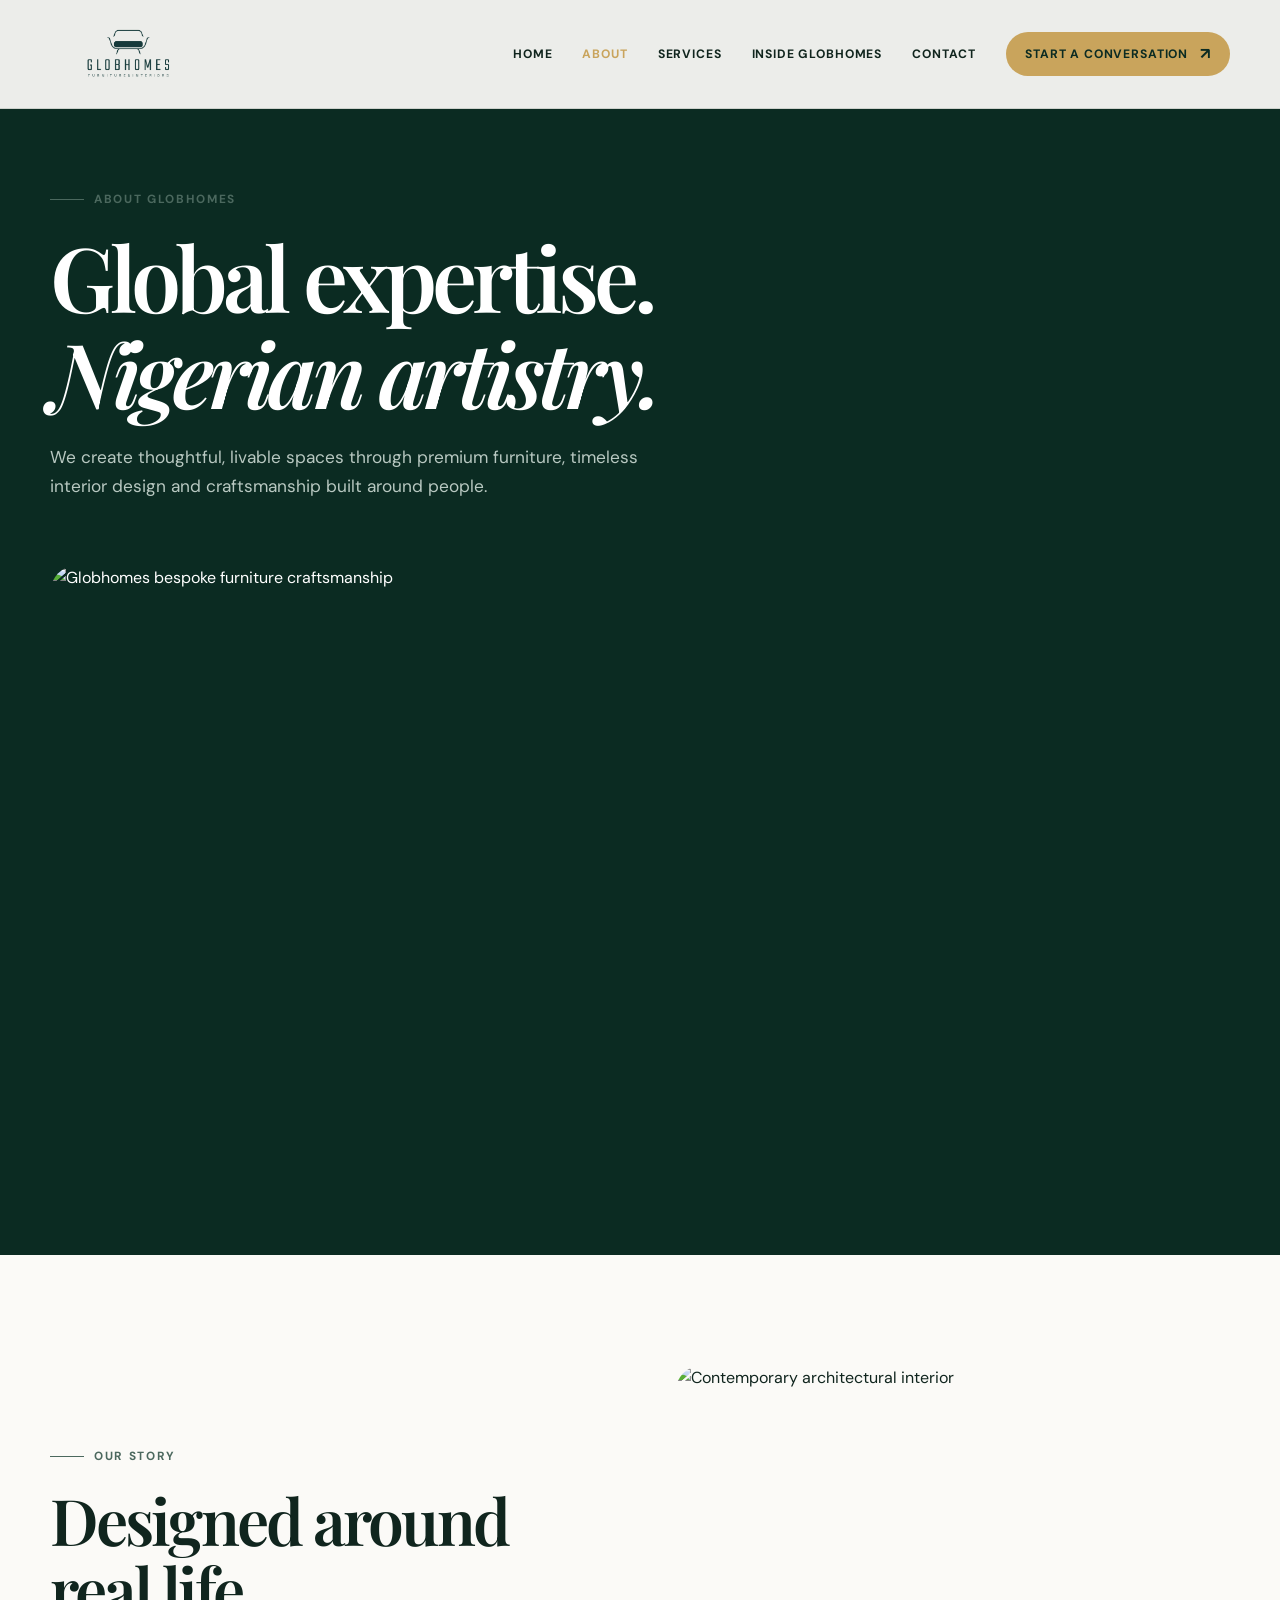
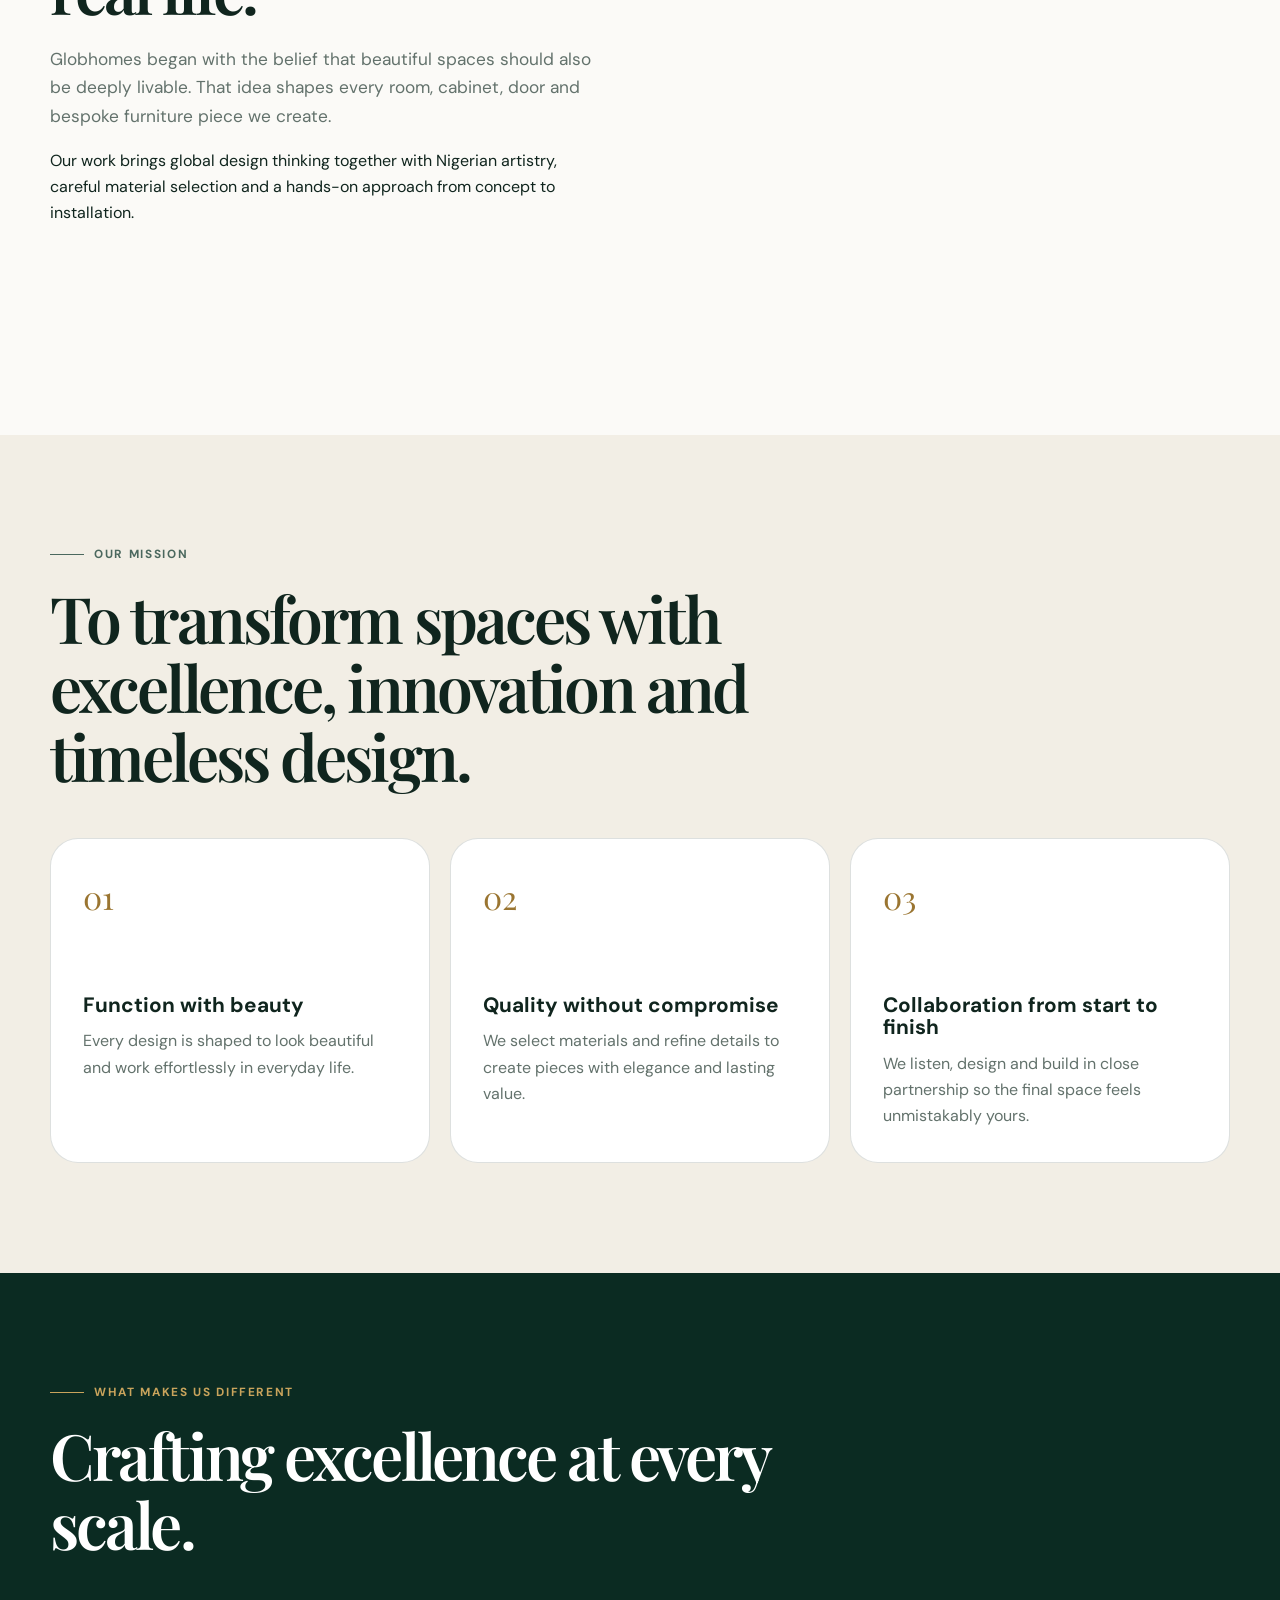
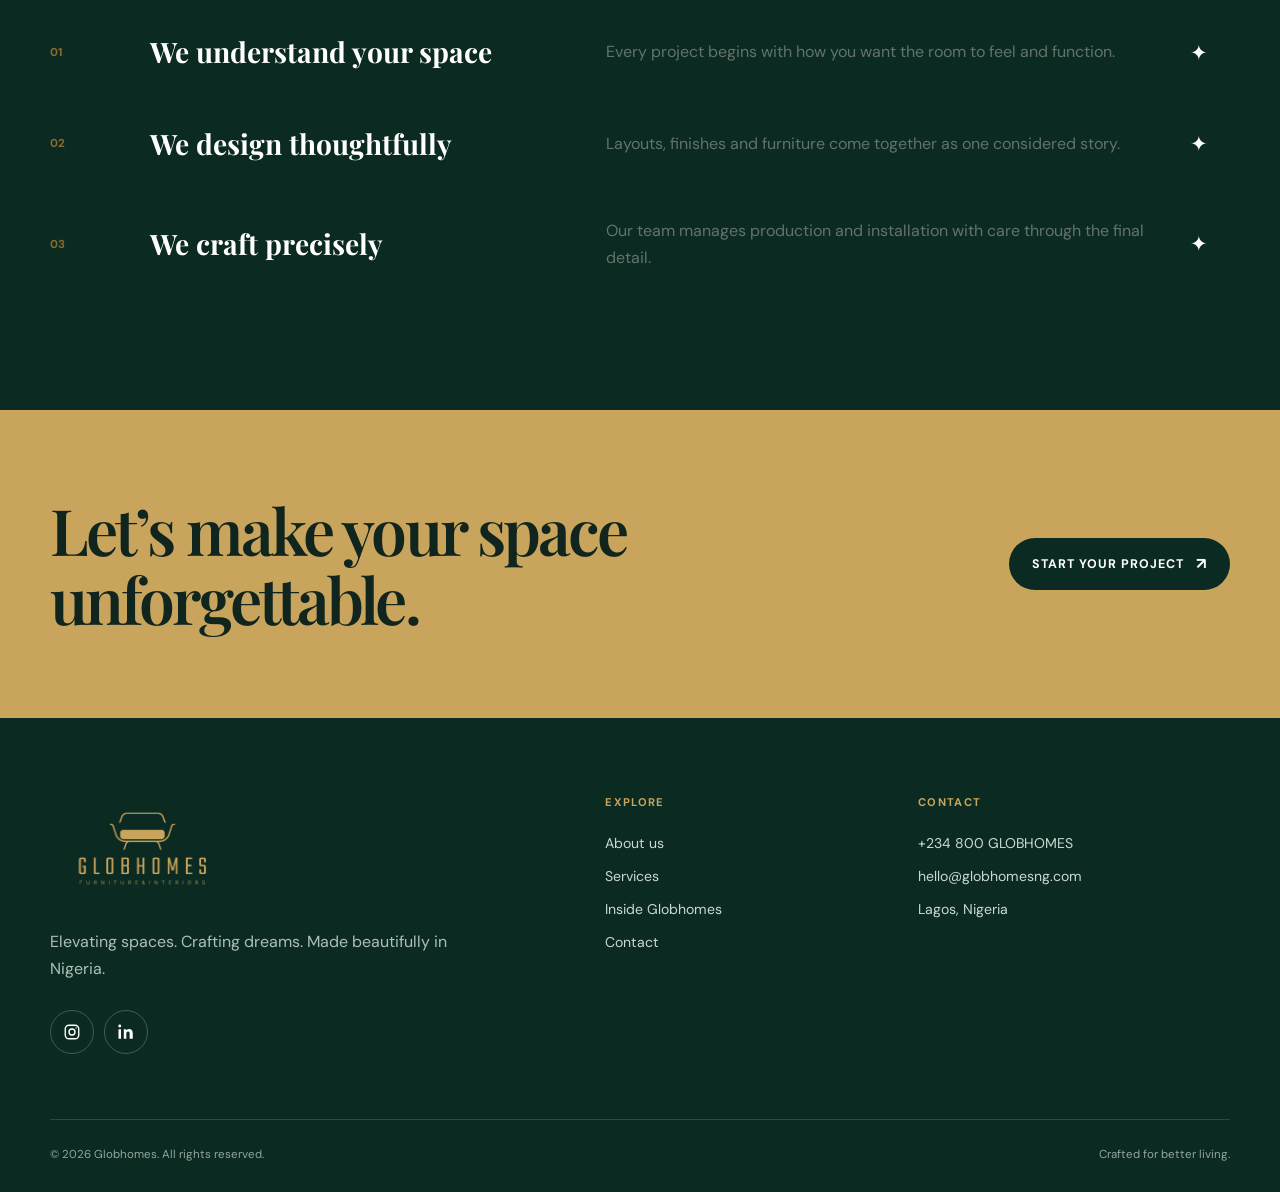
==== about.html @ 90f7ec82 "Initial Globhomes website" ====
<!DOCTYPE html><html lang="en"><head><meta charset="UTF-8"><meta name="viewport" content="width=device-width, initial-scale=1.0"><title>About Globhomes | Furniture & Interior Design with a Human Touch</title><meta name="description" content="Meet Globhomes, a Nigerian furniture and interiors company blending global expertise with local artistry."><link rel="stylesheet" href="assets/styles.css"></head>
<body>
  <header class="site-header solid"><div class="container header-inner"><a class="header-logo" href="index.html" aria-label="Globhomes Furniture and Interiors home"><img src="assets/globhomes-logo.png" alt="Globhomes Furniture and Interiors"></a><button class="menu-toggle" aria-label="Open menu" aria-expanded="false">☰</button><nav class="nav"><a href="index.html">Home</a><a class="active" href="about.html">About</a><a href="services.html">Services</a><a href="listings.html">Inside Globhomes</a><a href="contact.html">Contact</a><a class="btn" href="contact.html">Start a conversation</a></nav></div></header>
  <main>
    <section class="page-hero"><div class="container"><p class="eyebrow">About Globhomes</p><h1>Global expertise. <em>Nigerian artistry.</em></h1><p class="lede">We create thoughtful, livable spaces through premium furniture, timeless interior design and craftsmanship built around people.</p><div class="page-hero-image"><img src="https://globhomesng.com/wp-content/uploads/2024/05/IMG_4301-1-770x950.jpg" alt="Globhomes bespoke furniture craftsmanship"></div></div></section>
    <section class="section"><div class="container feature-split"><div class="reveal"><p class="eyebrow">Our story</p><h2>Designed around real life.</h2><p class="lede">Globhomes began with the belief that beautiful spaces should also be deeply livable. That idea shapes every room, cabinet, door and bespoke furniture piece we create.</p><p>Our work brings global design thinking together with Nigerian artistry, careful material selection and a hands-on approach from concept to installation.</p></div><div class="image-frame reveal"><img src="https://images.unsplash.com/photo-1600607687920-4e2a09cf159d?auto=format&fit=crop&w=1300&q=90" alt="Contemporary architectural interior"></div></div></section>
    <section class="section cream"><div class="container"><div class="section-head reveal"><div><p class="eyebrow">Our mission</p><h2>To transform spaces with excellence, innovation and timeless design.</h2></div></div><div class="value-grid"><article class="value-card reveal"><span class="num">01</span><h3>Function with beauty</h3><p>Every design is shaped to look beautiful and work effortlessly in everyday life.</p></article><article class="value-card reveal"><span class="num">02</span><h3>Quality without compromise</h3><p>We select materials and refine details to create pieces with elegance and lasting value.</p></article><article class="value-card reveal"><span class="num">03</span><h3>Collaboration from start to finish</h3><p>We listen, design and build in close partnership so the final space feels unmistakably yours.</p></article></div></div></section>
    <section class="section dark"><div class="container"><div class="section-head reveal"><div><p class="eyebrow">What makes us different</p><h2>Crafting excellence at every scale.</h2></div></div><div class="services-list reveal"><div class="service-row"><span class="num">01</span><h3>We understand your space</h3><p>Every project begins with how you want the room to feel and function.</p><span class="arrow">✦</span></div><div class="service-row"><span class="num">02</span><h3>We design thoughtfully</h3><p>Layouts, finishes and furniture come together as one considered story.</p><span class="arrow">✦</span></div><div class="service-row"><span class="num">03</span><h3>We craft precisely</h3><p>Our team manages production and installation with care through the final detail.</p><span class="arrow">✦</span></div></div></div></section>
    <section class="cta-band"><div class="container"><h2>Let’s make your space unforgettable.</h2><a class="btn" href="contact.html">Start your project</a></div></section>
  </main>
  <footer class="site-footer"><div class="container"><div class="footer-grid"><div class="footer-intro"><a class="footer-logo" href="index.html" aria-label="Globhomes Furniture and Interiors home"><img src="assets/globhomes-logo-gold.png" alt="Globhomes Furniture and Interiors"></a><p>Elevating spaces. Crafting dreams. Made beautifully in Nigeria.</p><div class="social-row"><a href="https://www.instagram.com/globhomes_furnitures/" target="_blank" rel="noopener" aria-label="Instagram"><svg viewBox="0 0 24 24" aria-hidden="true"><rect x="3" y="3" width="18" height="18" rx="5"/><circle cx="12" cy="12" r="4"/><path d="M17.5 6.5h.01"/></svg><span class="sr-only">Instagram</span></a><a href="https://linkedin.com/" target="_blank" rel="noopener" aria-label="LinkedIn"><svg class="linkedin-icon" viewBox="0 0 24 24" aria-hidden="true"><path d="M5.3 8.2H2V21h3.3V8.2ZM3.65 2A1.95 1.95 0 1 0 3.65 5.9 1.95 1.95 0 0 0 3.65 2ZM21 13.65c0-3.86-2.06-5.65-4.81-5.65-2.22 0-3.21 1.22-3.77 2.08V8.2H9.1V21h3.32v-6.34c0-1.67.32-3.29 2.39-3.29 2.04 0 2.06 1.91 2.06 3.4V21H21v-7.35Z"/></svg><span class="sr-only">LinkedIn</span></a></div></div><div><p class="footer-title">Explore</p><div class="footer-links"><a href="about.html">About us</a><a href="services.html">Services</a><a href="listings.html">Inside Globhomes</a><a href="contact.html">Contact</a></div></div><div><p class="footer-title">Contact</p><div class="footer-links"><a href="tel:+2348004562466">+234 800 GLOBHOMES</a><a href="mailto:hello@globhomesng.com">hello@globhomesng.com</a><span>Lagos, Nigeria</span></div></div></div><div class="footer-bottom"><span>© 2026 Globhomes. All rights reserved.</span><span>Crafted for better living.</span></div></div></footer><script src="assets/site.js"></script>
</body></html>
---- assets/styles.css ----
@import url('https://fonts.googleapis.com/css2?family=DM+Sans:wght@400;500;600;700&family=Playfair+Display:ital,wght@0,600;0,700;1,600&display=swap');

:root {
  --ink: #10251e;
  --forest: #123c30;
  --forest-2: #0b2b22;
  --sage: #dce6df;
  --lime: #c9a45c;
  --gold-soft: #eee1c5;
  --sand: #f2eee5;
  --paper: #fbfaf7;
  --white: #fff;
  --muted: #63726c;
  --line: rgba(16, 37, 30, .14);
  --shadow: 0 24px 70px rgba(10, 38, 29, .12);
  --radius: 28px;
  --container: min(1180px, calc(100% - 40px));
}

* { box-sizing: border-box; }
.sr-only { position: absolute; width: 1px; height: 1px; padding: 0; margin: -1px; overflow: hidden; clip: rect(0, 0, 0, 0); white-space: nowrap; border: 0; }
html { scroll-behavior: smooth; }
body { margin: 0; color: var(--ink); background: var(--paper); font-family: "DM Sans", sans-serif; line-height: 1.65; }
body.menu-open { overflow: hidden; }
img { display: block; max-width: 100%; }
a { color: inherit; text-decoration: none; }
button, input, textarea { font: inherit; }
button { cursor: pointer; }
.container { width: var(--container); margin-inline: auto; }
.section { padding: 110px 0; }
.section-sm { padding: 72px 0; }
.cream { background: var(--sand); }
.dark { background: var(--forest-2); color: var(--white); }
.eyebrow { display: flex; align-items: center; gap: 10px; margin: 0 0 18px; color: #4b685e; font-size: .74rem; font-weight: 700; letter-spacing: .14em; text-transform: uppercase; }
.eyebrow::before { width: 34px; height: 1px; background: currentColor; content: ""; }
.dark .eyebrow { color: var(--lime); }
h1, h2, h3, p { margin-top: 0; }
h1, h2, h3 { line-height: 1.08; }
h1, h2 { font-family: "Playfair Display", serif; }
h1 { margin-bottom: 24px; font-size: clamp(3.4rem, 7vw, 7.4rem); font-weight: 600; letter-spacing: -.055em; }
h2 { margin-bottom: 22px; font-size: clamp(2.6rem, 5vw, 5rem); font-weight: 600; letter-spacing: -.045em; }
h3 { margin-bottom: 12px; font-size: 1.3rem; }
.lede { max-width: 620px; color: var(--muted); font-size: 1.08rem; }
.dark .lede { color: #b8c8c1; }
.section-head { display: flex; align-items: end; justify-content: space-between; gap: 30px; margin-bottom: 48px; }
.section-head h2 { max-width: 720px; margin-bottom: 0; }
.btn { display: inline-flex; align-items: center; justify-content: center; gap: 12px; min-height: 52px; padding: 0 22px; border: 1px solid transparent; border-radius: 999px; background: var(--lime); color: var(--forest-2); font-size: .78rem; font-weight: 700; letter-spacing: .08em; text-transform: uppercase; transition: .25s ease; }
.btn:hover { transform: translateY(-2px); box-shadow: 0 12px 28px rgba(215, 231, 110, .22); }
.btn::after { content: "↗"; font-size: 1rem; }
.btn-outline { border-color: var(--line); background: transparent; }
.dark .btn-outline { border-color: rgba(255,255,255,.25); color: var(--white); }
.btn-outline:hover { background: var(--white); color: var(--forest-2); }
.text-link { display: inline-flex; align-items: center; gap: 10px; border-bottom: 1px solid currentColor; padding-bottom: 4px; font-size: .78rem; font-weight: 700; letter-spacing: .08em; text-transform: uppercase; }

.site-header { position: fixed; z-index: 50; top: 0; width: 100%; padding: 18px 0; color: var(--white); transition: .3s ease; }
.site-header.scrolled, .site-header.solid { border-bottom: 1px solid var(--line); background: rgba(251, 250, 247, .94); color: var(--ink); backdrop-filter: blur(18px); }
.header-inner { display: flex; align-items: center; justify-content: space-between; gap: 30px; }
.header-logo { display: block; flex: 0 0 auto; width: 160px; }
.header-logo img { width: 100%; height: 72px; object-fit: contain; filter: brightness(0) invert(1); transition: .3s ease; }
.site-header.scrolled .header-logo img, .site-header.solid .header-logo img { filter: none; }
.logo { display: inline-flex; align-items: center; gap: 11px; font-size: 1.1rem; font-weight: 700; letter-spacing: -.04em; }
.logo-mark { display: grid; width: 35px; height: 35px; transform: rotate(45deg); border: 1px solid currentColor; border-radius: 8px; place-items: center; }
.logo-mark::after { width: 11px; height: 11px; border: 1px solid currentColor; border-radius: 3px; content: ""; }
.logo span:last-child { transform: translateY(-1px); }
.nav { display: flex; align-items: center; gap: 30px; }
.nav a { font-size: .76rem; font-weight: 700; letter-spacing: .07em; text-transform: uppercase; }
.nav a:not(.btn):hover, .nav a.active { color: var(--lime); }
.nav .btn { min-height: 44px; padding-inline: 18px; color: var(--forest-2); }
.menu-toggle { position: relative; z-index: 2; display: none; width: 46px; height: 46px; border: 1px solid currentColor; border-radius: 50%; background: transparent; color: inherit; }

.hero { position: relative; display: grid; min-height: 100svh; overflow: hidden; color: var(--white); place-items: end start; }
.hero::before { position: absolute; inset: 0; background: linear-gradient(90deg, rgba(5,25,19,.88), rgba(5,25,19,.28) 65%, rgba(5,25,19,.05)), linear-gradient(0deg, rgba(5,25,19,.7), transparent 45%); content: ""; }
.hero-bg { position: absolute; inset: 0; width: 100%; height: 100%; object-fit: cover; z-index: -1; }
.hero-content { position: relative; z-index: 1; padding: 190px 0 84px; }
.hero h1 { max-width: 920px; }
.hero h1 em { color: var(--lime); font-weight: 600; }
.hero-copy { display: flex; align-items: end; justify-content: space-between; gap: 40px; }
.hero-copy p { max-width: 520px; margin: 0; color: #d8e4de; font-size: 1.08rem; }
.hero-actions { display: flex; flex-wrap: wrap; gap: 12px; }
.hero-scroll { position: absolute; right: 35px; bottom: 70px; z-index: 2; writing-mode: vertical-rl; color: #d8e4de; font-size: .65rem; font-weight: 700; letter-spacing: .16em; text-transform: uppercase; }

.trust-strip { background: var(--forest); color: var(--white); }
.trust-inner { display: grid; grid-template-columns: 1.5fr repeat(3, 1fr); align-items: center; min-height: 110px; }
.trust-inner > div { padding: 24px 30px; border-left: 1px solid rgba(255,255,255,.13); }
.trust-inner > div:first-child { padding-left: 0; border-left: 0; }
.trust-label { color: #b7c8c1; font-size: .72rem; font-weight: 700; letter-spacing: .13em; text-transform: uppercase; }
.stat { display: block; color: var(--lime); font-family: "Playfair Display", serif; font-size: 2.1rem; line-height: 1; }
.stat-copy { color: #b7c8c1; font-size: .72rem; }

.benefit-grid { display: grid; grid-template-columns: repeat(3, 1fr); gap: 20px; }
.benefit-card { padding: 30px; border: 1px solid var(--line); border-radius: var(--radius); background: var(--white); transition: .3s ease; }
.benefit-card:hover { transform: translateY(-6px); box-shadow: var(--shadow); }
.benefit-icon { display: grid; width: 58px; height: 58px; margin-bottom: 42px; border-radius: 50%; background: var(--gold-soft); color: #755c29; place-items: center; }
.benefit-icon svg, .service-icon svg, .process-icon svg { width: 25px; height: 25px; fill: none; stroke: currentColor; stroke-linecap: round; stroke-linejoin: round; stroke-width: 1.7; }
.benefit-card p { margin-bottom: 0; color: var(--muted); }

.services-list { border-top: 1px solid var(--line); }
.service-row { display: grid; grid-template-columns: 70px 1fr 1.3fr 40px; gap: 30px; align-items: center; padding: 28px 0; border-bottom: 1px solid var(--line); transition: .25s ease; }
.service-row:hover { padding-inline: 18px; background: var(--white); }
.service-row .num { color: #8c6b2d; font-size: .72rem; font-weight: 700; }
.service-row .service-icon { display: grid; width: 48px; height: 48px; border: 1px solid rgba(140,107,45,.28); border-radius: 50%; color: #8c6b2d; place-items: center; }
.service-row h3 { margin: 0; font-family: "Playfair Display", serif; font-size: clamp(1.4rem, 2.2vw, 2rem); }
.service-row p { margin: 0; color: var(--muted); }
.service-row .arrow { font-size: 1.3rem; }

.feature-split { display: grid; grid-template-columns: 1fr 1fr; gap: 70px; align-items: center; }
.image-frame { position: relative; overflow: hidden; border-radius: var(--radius); }
.image-frame img { width: 100%; min-height: 560px; object-fit: cover; transition: .6s ease; }
.image-frame:hover img { transform: scale(1.03); }
.image-note { position: absolute; right: 18px; bottom: 18px; max-width: 220px; padding: 18px; border-radius: 18px; background: rgba(251,250,247,.92); backdrop-filter: blur(14px); }
.image-note strong { display: block; font-family: "Playfair Display", serif; font-size: 1.4rem; }
.check-list { display: grid; gap: 12px; margin: 30px 0 36px; padding: 0; list-style: none; }
.check-list li { display: flex; gap: 12px; padding-bottom: 12px; border-bottom: 1px solid var(--line); }
.check-list li::before { color: #9a7531; content: "✓"; font-weight: 700; }

.quote-grid { display: grid; grid-template-columns: 1.3fr .7fr; gap: 20px; }
.quote-main, .quote-side { padding: 42px; border-radius: var(--radius); }
.quote-main { background: var(--forest); color: var(--white); }
.quote-mark { color: var(--lime); font-family: "Playfair Display", serif; font-size: 5rem; line-height: .7; }
.quote-main blockquote { margin: 28px 0 40px; font-family: "Playfair Display", serif; font-size: clamp(1.7rem, 3vw, 2.8rem); line-height: 1.25; }
.person { display: flex; align-items: center; gap: 14px; }
.avatar { width: 48px; height: 48px; border-radius: 50%; object-fit: cover; }
.person span { display: block; color: #b9cbc3; font-size: .76rem; }
.quote-side { display: grid; align-content: end; min-height: 420px; background: url('https://images.unsplash.com/photo-1600566753190-17f0baa2a6c3?auto=format&fit=crop&w=1000&q=85') center/cover; color: var(--white); }
.quote-side > div { padding: 22px; border-radius: 20px; background: rgba(9,39,30,.82); backdrop-filter: blur(8px); }

.cta-band { overflow: hidden; padding: 85px 0; background: var(--lime); }
.cta-band .container { display: flex; align-items: center; justify-content: space-between; gap: 35px; }
.cta-band h2 { max-width: 770px; margin: 0; font-size: clamp(2.5rem, 5vw, 5.4rem); }
.cta-band .btn { flex: 0 0 auto; background: var(--forest-2); color: var(--white); }

.page-hero { padding: 190px 0 90px; background: var(--forest-2); color: var(--white); }
.page-hero h1 { max-width: 900px; margin-bottom: 22px; font-size: clamp(3.4rem, 7vw, 7rem); }
.page-hero .lede { color: #b8c8c1; }
.page-hero-image { margin-top: 65px; overflow: hidden; border-radius: var(--radius); }
.page-hero-image img { width: 100%; height: min(55vw, 600px); object-fit: cover; }

.value-grid, .service-grid, .portfolio-grid { display: grid; grid-template-columns: repeat(3, 1fr); gap: 20px; }
.value-card, .service-card { padding: 32px; border: 1px solid var(--line); border-radius: var(--radius); background: var(--white); }
.value-card .num { display: block; margin-bottom: 70px; color: #9a7531; font-family: "Playfair Display", serif; font-size: 2rem; }
.value-card p, .service-card p { margin-bottom: 0; color: var(--muted); }
.service-card { position: relative; min-height: 300px; overflow: hidden; transition: .3s ease; }
.service-card:hover { transform: translateY(-5px); background: var(--forest); color: var(--white); }
.service-card:hover p { color: #b8c8c1; }
.service-card .num { display: grid; width: 48px; height: 48px; margin-bottom: 64px; border-radius: 50%; background: var(--sage); color: var(--forest-2); font-size: .75rem; font-weight: 700; place-items: center; }
.service-card .service-icon { display: grid; width: 58px; height: 58px; margin-bottom: 55px; border-radius: 50%; background: var(--gold-soft); color: #755c29; place-items: center; transition: .25s ease; }
.service-card:hover .service-icon { background: var(--lime); color: var(--forest-2); }

.process { display: grid; grid-template-columns: repeat(4, 1fr); gap: 0; counter-reset: steps; }
.step { position: relative; padding: 30px 28px 30px 0; border-top: 1px solid var(--line); }
.step::before { display: block; margin-bottom: 22px; color: #9a7531; content: "0" counter(steps); counter-increment: steps; font-size: .75rem; font-weight: 700; }
.step:not(:last-child)::after { position: absolute; top: -4px; right: 25px; width: 7px; height: 7px; border-radius: 50%; background: var(--lime); content: ""; }
.process-icon { display: grid; width: 50px; height: 50px; margin-bottom: 24px; border-radius: 50%; background: var(--gold-soft); color: #755c29; place-items: center; }
.step p { color: var(--muted); font-size: .9rem; }
.faq-list { max-width: 900px; margin: auto; border-top: 1px solid var(--line); }
.faq-item { border-bottom: 1px solid var(--line); }
.faq-question { display: flex; width: 100%; align-items: center; justify-content: space-between; gap: 20px; padding: 24px 0; border: 0; background: transparent; color: inherit; text-align: left; font-weight: 700; }
.faq-question span { font-size: 1.3rem; transition: .2s ease; }
.faq-answer { display: none; max-width: 760px; padding: 0 0 24px; color: var(--muted); }
.faq-item.open .faq-answer { display: block; }
.faq-item.open .faq-question span { transform: rotate(45deg); }

.filter-bar { display: flex; flex-wrap: wrap; gap: 10px; margin-bottom: 35px; }
.filter-btn { padding: 11px 18px; border: 1px solid var(--line); border-radius: 999px; background: transparent; color: var(--ink); font-size: .72rem; font-weight: 700; letter-spacing: .06em; text-transform: uppercase; }
.filter-btn.active, .filter-btn:hover { background: var(--forest); color: var(--white); }
.portfolio-card { overflow: hidden; border-radius: var(--radius); background: var(--white); box-shadow: 0 12px 38px rgba(10,38,29,.07); }
.portfolio-card { position: relative; transition: .3s ease; }
.portfolio-card:hover { transform: translateY(-5px); box-shadow: var(--shadow); }
.portfolio-card > a { display: block; }
.portfolio-card[hidden] { display: none; }
.portfolio-card img { width: 100%; height: 290px; object-fit: cover; transition: .45s ease; }
.portfolio-card:hover img { transform: scale(1.04); }
.portfolio-content { padding: 24px; }
.portfolio-meta { display: flex; justify-content: space-between; gap: 10px; margin-bottom: 10px; color: #71827b; font-size: .68rem; font-weight: 700; letter-spacing: .08em; text-transform: uppercase; }
.portfolio-content p { margin-bottom: 0; color: var(--muted); font-size: .88rem; }
.portfolio-open { display: inline-flex; align-items: center; gap: 8px; margin-top: 18px; color: var(--forest); font-size: .7rem; font-weight: 700; letter-spacing: .08em; text-transform: uppercase; }
.portfolio-open::after { content: "↗"; }

.project-hero { padding: 175px 0 55px; background: var(--paper); }
.project-hero-grid { display: grid; grid-template-columns: 1.2fr .8fr; gap: 60px; align-items: end; }
.project-hero h1 { max-width: 850px; margin-bottom: 0; }
.project-intro { max-width: 470px; color: var(--muted); font-size: 1.06rem; }
.project-cover { width: var(--container); margin: 40px auto 0; overflow: hidden; border-radius: var(--radius); }
.project-cover img { width: 100%; height: min(68vw, 760px); object-fit: cover; }
.project-details { display: grid; grid-template-columns: repeat(3, 1fr); border-top: 1px solid var(--line); border-bottom: 1px solid var(--line); }
.project-details div { padding: 25px 28px; border-left: 1px solid var(--line); }
.project-details div:first-child { padding-left: 0; border-left: 0; }
.project-details span { display: block; margin-bottom: 4px; color: var(--muted); font-size: .68rem; font-weight: 700; letter-spacing: .1em; text-transform: uppercase; }
.project-story { display: grid; grid-template-columns: .7fr 1.3fr; gap: 80px; }
.project-story h2 { position: sticky; top: 130px; align-self: start; }
.project-copy p { color: var(--muted); font-size: 1.04rem; }
.project-copy .pullquote { margin: 45px 0; padding: 35px 0; border-top: 1px solid var(--line); border-bottom: 1px solid var(--line); color: var(--forest); font-family: "Playfair Display", serif; font-size: clamp(1.8rem, 3.6vw, 3.3rem); line-height: 1.2; }
.project-gallery { display: grid; grid-template-columns: 1fr 1fr; gap: 20px; }
.project-gallery figure { margin: 0; overflow: hidden; border-radius: var(--radius); }
.project-gallery figure:first-child { grid-column: 1 / -1; }
.project-gallery img { width: 100%; height: 520px; object-fit: cover; transition: .5s ease; }
.project-gallery figure:first-child img { height: min(65vw, 720px); }
.project-gallery figure:hover img { transform: scale(1.025); }
.project-next { display: flex; align-items: center; justify-content: space-between; gap: 30px; padding: 35px 0; border-top: 1px solid var(--line); }
.project-next span { display: block; color: var(--muted); font-size: .68rem; font-weight: 700; letter-spacing: .1em; text-transform: uppercase; }
.project-next strong { font-family: "Playfair Display", serif; font-size: clamp(1.7rem, 3vw, 2.8rem); }

.contact-grid { display: grid; grid-template-columns: .8fr 1.2fr; gap: 70px; }
.contact-list { display: grid; gap: 0; margin-top: 34px; }
.contact-item { padding: 22px 0; border-top: 1px solid var(--line); }
.contact-item span { display: block; color: var(--muted); font-size: .7rem; font-weight: 700; letter-spacing: .08em; text-transform: uppercase; }
.contact-form { display: grid; grid-template-columns: 1fr 1fr; gap: 18px; padding: 35px; border-radius: var(--radius); background: var(--white); box-shadow: var(--shadow); }
.field { display: grid; gap: 8px; }
.field.full { grid-column: 1 / -1; }
.field label { font-size: .7rem; font-weight: 700; letter-spacing: .08em; text-transform: uppercase; }
.field input, .field textarea { width: 100%; border: 1px solid var(--line); border-radius: 14px; outline: none; background: var(--paper); padding: 14px 15px; color: var(--ink); }
.field input:focus, .field textarea:focus { border-color: var(--lime); }
.field textarea { min-height: 150px; resize: vertical; }
.form-note { grid-column: 1/-1; margin: 0; color: var(--muted); font-size: .78rem; }
.form-success { display: none; grid-column: 1/-1; padding: 14px; border-radius: 12px; background: var(--sage); color: var(--forest); font-size: .88rem; font-weight: 700; }
.map-wrap { overflow: hidden; border-radius: var(--radius); }
.map-wrap iframe { display: block; width: 100%; height: 440px; border: 0; }
.social-row { display: flex; flex-wrap: wrap; gap: 10px; margin-top: 28px; }
.social-row a { position: relative; display: grid; width: 44px; height: 44px; padding: 0; border: 1px solid var(--line); border-radius: 50%; color: inherit; place-items: center; transition: .25s ease; }
.social-row a:hover { border-color: var(--lime); background: var(--lime); color: var(--forest-2); transform: translateY(-2px); }
.social-row svg { width: 18px; height: 18px; fill: none; stroke: currentColor; stroke-linecap: round; stroke-linejoin: round; stroke-width: 1.8; }
.social-row a[aria-label="Facebook"] svg { fill: currentColor; stroke: none; }
.social-row .linkedin-icon { fill: currentColor; stroke: none; }
.social-row a::after { position: absolute; bottom: calc(100% + 8px); left: 50%; padding: 5px 8px; border-radius: 6px; background: var(--forest-2); color: var(--white); content: attr(aria-label); font-size: .62rem; font-weight: 700; letter-spacing: .04em; opacity: 0; pointer-events: none; text-transform: uppercase; transform: translate(-50%, 4px); transition: .2s ease; white-space: nowrap; }
.social-row a:hover::after, .social-row a:focus-visible::after { opacity: 1; transform: translate(-50%, 0); }
.site-footer .social-row a { border-color: rgba(255,255,255,.22); }

.site-footer { padding: 75px 0 28px; background: var(--forest-2); color: var(--white); }
.footer-logo { display: block; width: 190px; margin-bottom: 22px; }
.footer-logo img { width: 100%; height: 112px; object-fit: contain; object-position: left center; }
.footer-grid { display: grid; grid-template-columns: 1.4fr .7fr .9fr; gap: 70px; padding-bottom: 65px; }
.footer-intro p { max-width: 420px; margin: 24px 0; color: #aebfb8; }
.footer-title { margin-bottom: 20px; color: var(--lime); font-size: .7rem; font-weight: 700; letter-spacing: .12em; text-transform: uppercase; }
.footer-links { display: grid; gap: 10px; color: #cbd8d3; font-size: .88rem; }
.footer-bottom { display: flex; justify-content: space-between; gap: 20px; padding-top: 25px; border-top: 1px solid rgba(255,255,255,.14); color: #91a69d; font-size: .72rem; }

.reveal { opacity: 0; transform: translateY(24px); transition: .7s ease; }
.reveal.visible { opacity: 1; transform: translateY(0); }

@media (max-width: 960px) {
  .section { padding: 80px 0; }
  .menu-toggle { display: grid; place-items: center; }
  .header-logo { width: 118px; }
  .header-logo img { height: 60px; }
  .nav { position: fixed; inset: 0 0 0 auto; display: flex; width: min(85%, 420px); align-items: stretch; justify-content: center; flex-direction: column; padding: 90px 35px 35px; background: var(--forest-2); color: var(--white); transform: translateX(100%); transition: .3s ease; }
  .nav.open { transform: translateX(0); box-shadow: -20px 0 60px rgba(0,0,0,.18); }
  .nav a { padding: 10px 0; font-size: 1rem; }
  .nav .btn { margin-top: 15px; }
  .hero-scroll { display: none; }
  .hero-copy { align-items: start; flex-direction: column; }
  .trust-inner { grid-template-columns: 1fr 1fr; }
  .trust-inner > div:nth-child(3) { padding-left: 0; border-left: 0; }
  .benefit-grid, .value-grid, .service-grid, .portfolio-grid { grid-template-columns: repeat(2, 1fr); }
  .feature-split, .quote-grid, .contact-grid { grid-template-columns: 1fr; }
  .project-hero-grid, .project-story { grid-template-columns: 1fr; gap: 30px; }
  .project-story h2 { position: static; }
  .process { grid-template-columns: repeat(2, 1fr); }
  .footer-grid { grid-template-columns: 1.2fr .8fr; }
  .footer-grid > div:last-child { grid-column: 1/-1; }
}

@media (max-width: 650px) {
  :root { --container: min(100% - 28px, 1180px); --radius: 21px; }
  h1 { font-size: clamp(3.15rem, 16vw, 4.8rem); }
  h2 { font-size: clamp(2.5rem, 12vw, 3.8rem); }
  .section { padding: 68px 0; }
  .section-head, .cta-band .container, .footer-bottom { align-items: start; flex-direction: column; }
  .hero-content { padding: 160px 0 60px; }
  .hero-actions { width: 100%; }
  .hero-actions .btn { width: 100%; }
  .trust-inner { grid-template-columns: 1fr; padding: 15px 0; }
  .trust-inner > div { padding: 18px 0; border-top: 1px solid rgba(255,255,255,.13); border-left: 0; }
  .trust-inner > div:first-child { border-top: 0; }
  .benefit-grid, .value-grid, .service-grid, .portfolio-grid { grid-template-columns: 1fr; }
  .service-row { grid-template-columns: 35px 1fr 24px; gap: 12px; }
  .service-row p { display: none; }
  .image-frame img { min-height: 420px; }
  .quote-main, .quote-side { padding: 28px; }
  .process { grid-template-columns: 1fr; }
  .contact-form { grid-template-columns: 1fr; padding: 22px; }
  .field.full { grid-column: auto; }
  .footer-grid { grid-template-columns: 1fr; gap: 38px; }
  .footer-logo { width: 165px; }
  .footer-logo img { height: 96px; }
  .project-details { grid-template-columns: 1fr; }
  .project-details div { padding: 16px 0; border-top: 1px solid var(--line); border-left: 0; }
  .project-details div:first-child { border-top: 0; }
  .project-gallery { grid-template-columns: 1fr; }
  .project-gallery figure:first-child { grid-column: auto; }
  .project-gallery img, .project-gallery figure:first-child img { height: 420px; }
  .project-next { align-items: start; flex-direction: column; }
  .footer-grid > div:last-child { grid-column: auto; }
}
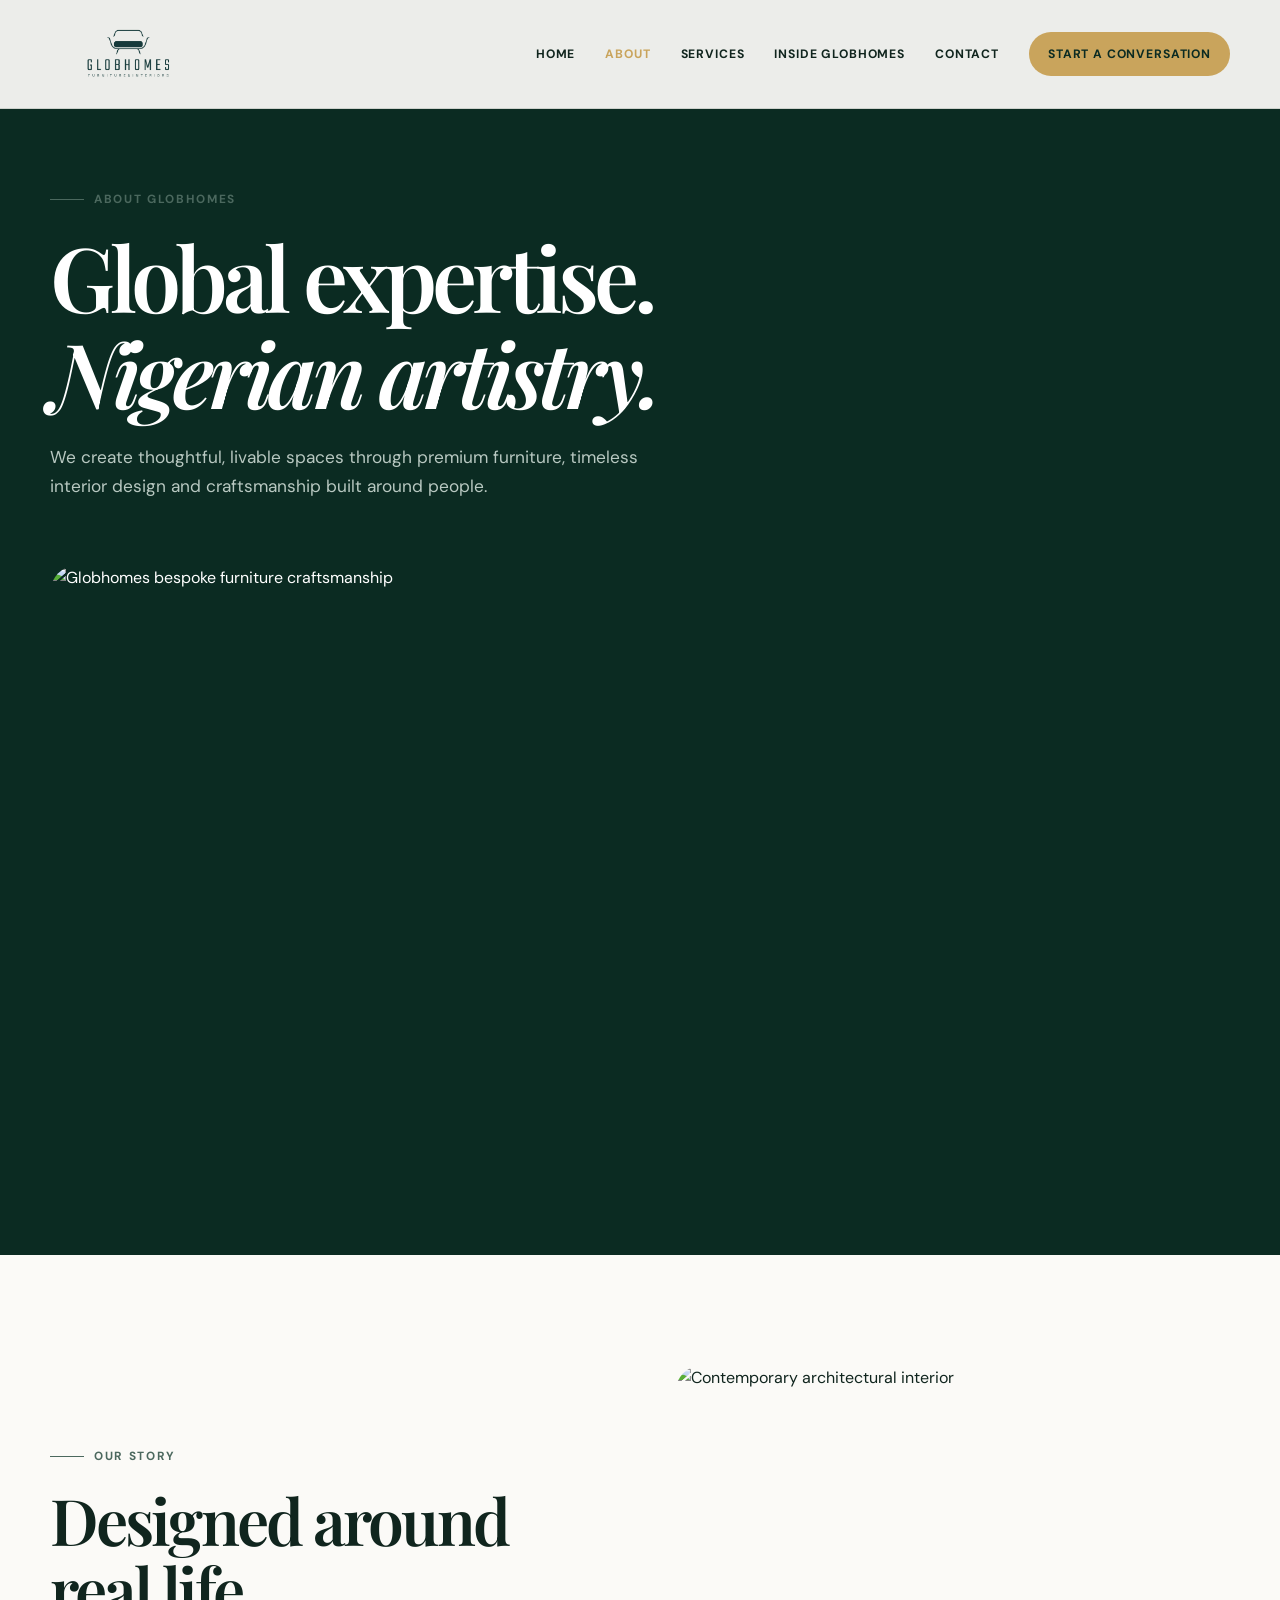
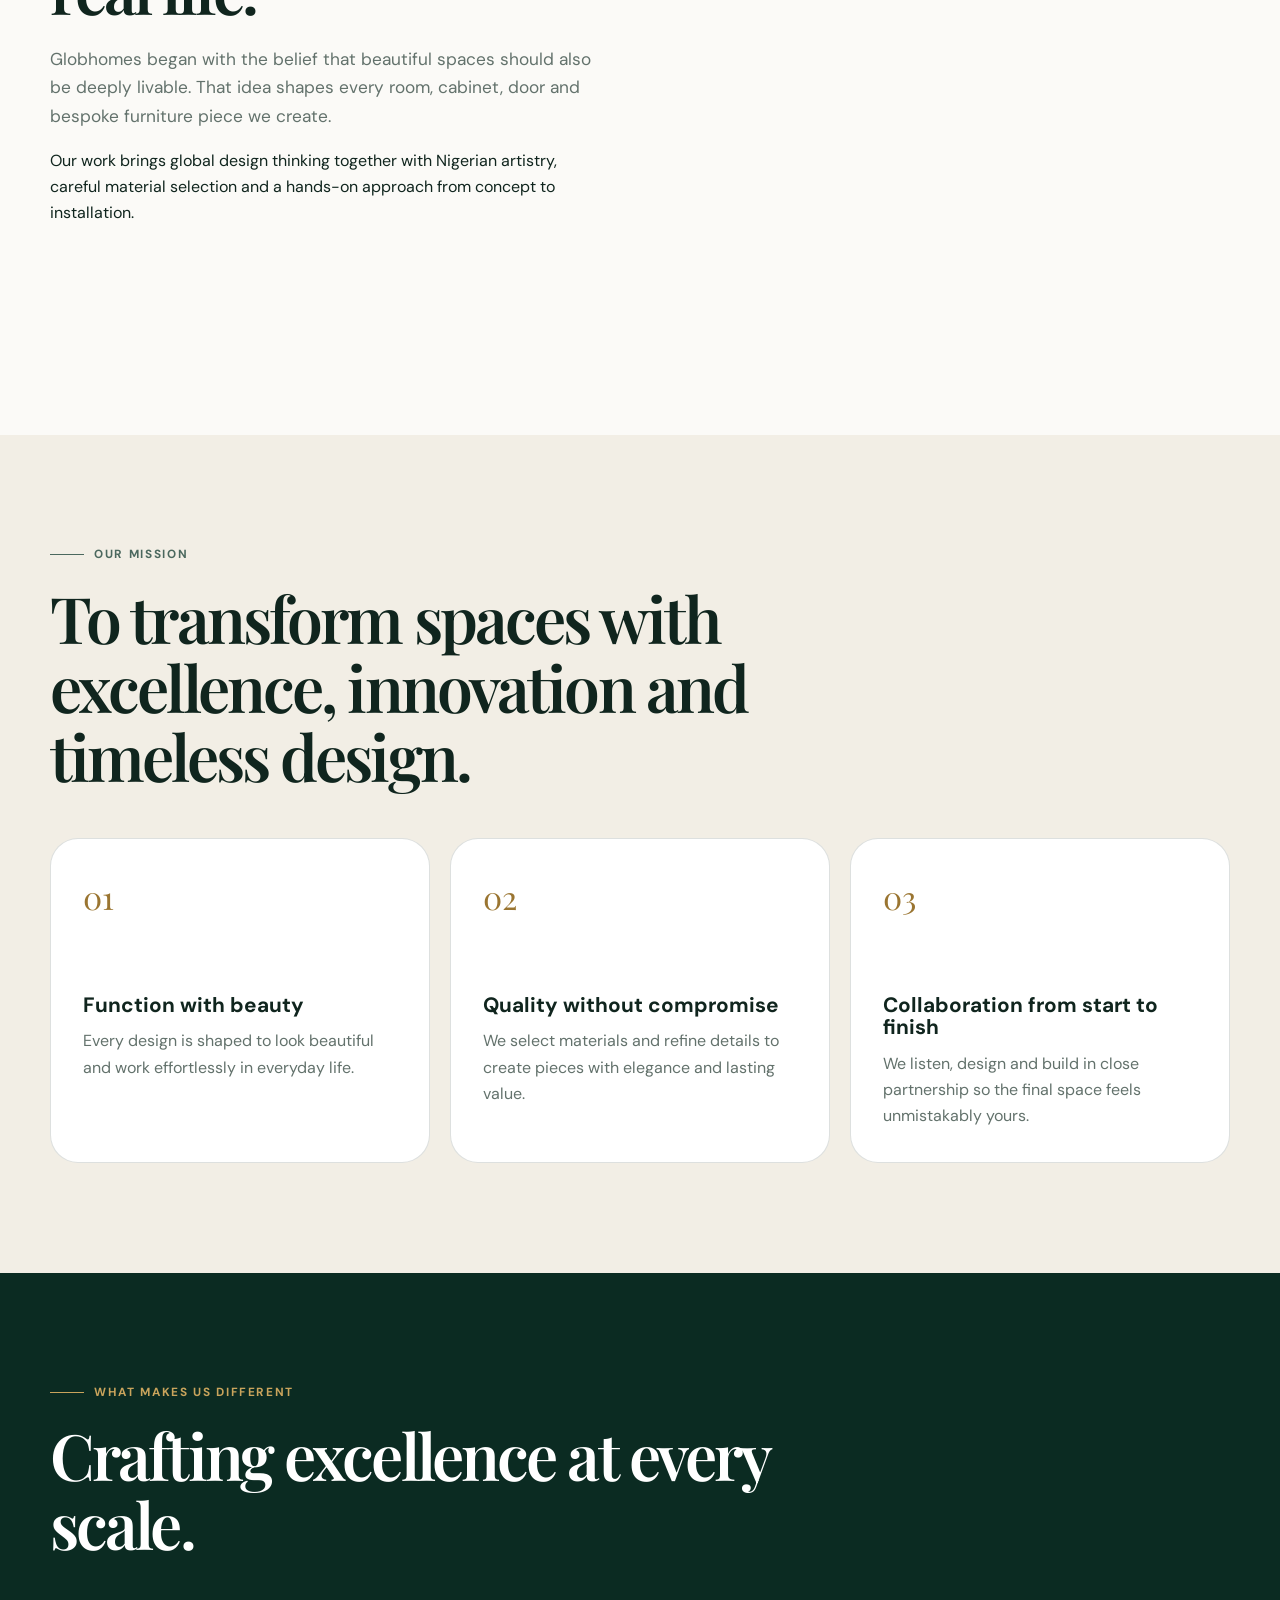
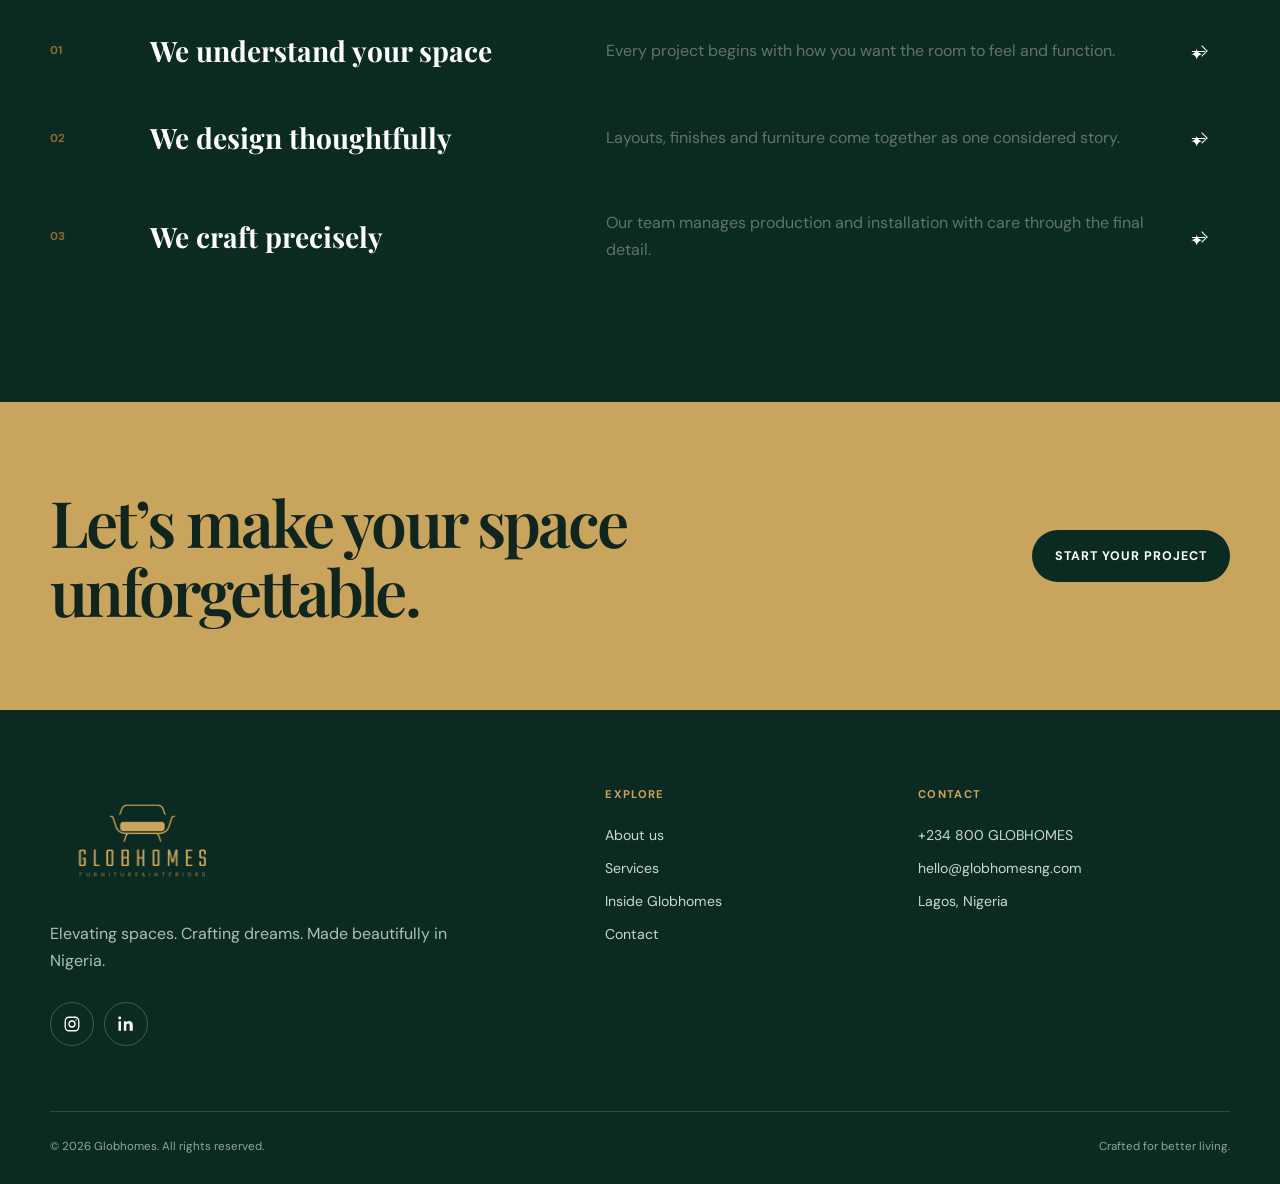
==== commit b2c088a3: "Replace emoji-prone arrow characters" ====
--- a/about.html
+++ b/about.html
@@ -1,4 +1,4 @@
-<!DOCTYPE html><html lang="en"><head><meta charset="UTF-8"><meta name="viewport" content="width=device-width, initial-scale=1.0"><title>About Globhomes | Furniture & Interior Design with a Human Touch</title><meta name="description" content="Meet Globhomes, a Nigerian furniture and interiors company blending global expertise with local artistry."><link rel="stylesheet" href="assets/styles.css"></head>
+<!DOCTYPE html><html lang="en"><head><meta charset="UTF-8"><meta name="viewport" content="width=device-width, initial-scale=1.0"><title>About Globhomes | Furniture & Interior Design with a Human Touch</title><meta name="description" content="Meet Globhomes, a Nigerian furniture and interiors company blending global expertise with local artistry."><link rel="stylesheet" href="assets/styles.css?v=20260607-4"></head>
 <body>
   <header class="site-header solid"><div class="container header-inner"><a class="header-logo" href="index.html" aria-label="Globhomes Furniture and Interiors home"><img src="assets/globhomes-logo.png" alt="Globhomes Furniture and Interiors"></a><button class="menu-toggle" aria-label="Open menu" aria-expanded="false">☰</button><nav class="nav"><a href="index.html">Home</a><a class="active" href="about.html">About</a><a href="services.html">Services</a><a href="listings.html">Inside Globhomes</a><a href="contact.html">Contact</a><a class="btn" href="contact.html">Start a conversation</a></nav></div></header>
   <main>
--- a/assets/styles.css
+++ b/assets/styles.css
@@ -46,7 +46,6 @@
 .section-head h2 { max-width: 720px; margin-bottom: 0; }
 .btn { display: inline-flex; align-items: center; justify-content: center; gap: 12px; min-height: 52px; padding: 0 22px; border: 1px solid transparent; border-radius: 999px; background: var(--lime); color: var(--forest-2); font-size: .78rem; font-weight: 700; letter-spacing: .08em; text-transform: uppercase; transition: .25s ease; }
 .btn:hover { transform: translateY(-2px); box-shadow: 0 12px 28px rgba(215, 231, 110, .22); }
-.btn::after { content: "↗"; font-size: 1rem; }
 .btn-outline { border-color: var(--line); background: transparent; }
 .dark .btn-outline { border-color: rgba(255,255,255,.25); color: var(--white); }
 .btn-outline:hover { background: var(--white); color: var(--forest-2); }
@@ -101,7 +100,9 @@
 .service-row .service-icon { display: grid; width: 48px; height: 48px; border: 1px solid rgba(140,107,45,.28); border-radius: 50%; color: #8c6b2d; place-items: center; }
 .service-row h3 { margin: 0; font-family: "Playfair Display", serif; font-size: clamp(1.4rem, 2.2vw, 2rem); }
 .service-row p { margin: 0; color: var(--muted); }
-.service-row .arrow { font-size: 1.3rem; }
+.service-row .arrow { position: relative; width: 18px; height: 18px; }
+.service-row .arrow::before { position: absolute; top: 50%; left: 2px; width: 13px; height: 1px; background: currentColor; content: ""; }
+.service-row .arrow::after { position: absolute; top: calc(50% - 4px); right: 2px; width: 7px; height: 7px; border-top: 1px solid currentColor; border-right: 1px solid currentColor; content: ""; transform: rotate(45deg); }
 
 .feature-split { display: grid; grid-template-columns: 1fr 1fr; gap: 70px; align-items: center; }
 .image-frame { position: relative; overflow: hidden; border-radius: var(--radius); }
@@ -113,7 +114,17 @@
 .check-list li { display: flex; gap: 12px; padding-bottom: 12px; border-bottom: 1px solid var(--line); }
 .check-list li::before { color: #9a7531; content: "✓"; font-weight: 700; }
 
-.quote-grid { display: grid; grid-template-columns: 1.3fr .7fr; gap: 20px; }
+.testimonial-controls { display: flex; align-items: center; gap: 10px; flex: 0 0 auto; }
+.testimonial-count { margin-right: 8px; color: var(--muted); font-size: .7rem; font-weight: 700; letter-spacing: .12em; }
+.testimonial-arrow { display: grid; width: 48px; height: 48px; border: 1px solid var(--line); border-radius: 50%; background: transparent; color: var(--forest-2); font-size: 1.15rem; transition: .25s ease; place-items: center; }
+.testimonial-arrow::before { width: 8px; height: 8px; border-top: 1.5px solid currentColor; border-right: 1.5px solid currentColor; content: ""; }
+.testimonial-prev::before { transform: rotate(-135deg); }
+.testimonial-next::before { transform: rotate(45deg); }
+.testimonial-arrow:hover { border-color: var(--lime); background: var(--lime); transform: translateY(-2px); }
+.testimonial-carousel { overflow: hidden; }
+.testimonial-track { display: flex; transition: transform .65s cubic-bezier(.22,.61,.36,1); }
+.testimonial-slide { display: grid; grid-template-columns: 1.3fr .7fr; gap: 20px; min-width: 100%; opacity: .35; transition: opacity .45s ease; }
+.testimonial-slide.active { opacity: 1; }
 .quote-main, .quote-side { padding: 42px; border-radius: var(--radius); }
 .quote-main { background: var(--forest); color: var(--white); }
 .quote-mark { color: var(--lime); font-family: "Playfair Display", serif; font-size: 5rem; line-height: .7; }
@@ -123,6 +134,10 @@
 .person span { display: block; color: #b9cbc3; font-size: .76rem; }
 .quote-side { display: grid; align-content: end; min-height: 420px; background: url('https://images.unsplash.com/photo-1600566753190-17f0baa2a6c3?auto=format&fit=crop&w=1000&q=85') center/cover; color: var(--white); }
 .quote-side > div { padding: 22px; border-radius: 20px; background: rgba(9,39,30,.82); backdrop-filter: blur(8px); }
+.quote-side-two { background-image: url('https://images.unsplash.com/photo-1556912167-f556f1f39fdf?auto=format&fit=crop&w=1000&q=85'); }
+.quote-side-three { background-image: url('https://images.unsplash.com/photo-1517248135467-4c7edcad34c4?auto=format&fit=crop&w=1000&q=85'); }
+.quote-side-four { background-image: url('https://images.unsplash.com/photo-1616486338812-3dadae4b4ace?auto=format&fit=crop&w=1000&q=85'); }
+.quote-side-five { background-image: url('https://images.unsplash.com/photo-1497366811353-6870744d04b2?auto=format&fit=crop&w=1000&q=85'); }
 
 .cta-band { overflow: hidden; padding: 85px 0; background: var(--lime); }
 .cta-band .container { display: flex; align-items: center; justify-content: space-between; gap: 35px; }
@@ -174,7 +189,6 @@
 .portfolio-meta { display: flex; justify-content: space-between; gap: 10px; margin-bottom: 10px; color: #71827b; font-size: .68rem; font-weight: 700; letter-spacing: .08em; text-transform: uppercase; }
 .portfolio-content p { margin-bottom: 0; color: var(--muted); font-size: .88rem; }
 .portfolio-open { display: inline-flex; align-items: center; gap: 8px; margin-top: 18px; color: var(--forest); font-size: .7rem; font-weight: 700; letter-spacing: .08em; text-transform: uppercase; }
-.portfolio-open::after { content: "↗"; }
 
 .project-hero { padding: 175px 0 55px; background: var(--paper); }
 .project-hero-grid { display: grid; grid-template-columns: 1.2fr .8fr; gap: 60px; align-items: end; }
@@ -242,16 +256,19 @@
   .menu-toggle { display: grid; place-items: center; }
   .header-logo { width: 118px; }
   .header-logo img { height: 60px; }
-  .nav { position: fixed; inset: 0 0 0 auto; display: flex; width: min(85%, 420px); align-items: stretch; justify-content: center; flex-direction: column; padding: 90px 35px 35px; background: var(--forest-2); color: var(--white); transform: translateX(100%); transition: .3s ease; }
+  .nav { position: fixed; inset: 0; z-index: 1; display: flex; width: 100%; height: 100dvh; align-items: stretch; justify-content: flex-start; flex-direction: column; gap: 4px; overflow-y: auto; padding: 118px 28px 40px; background: var(--forest-2); color: var(--white); transform: translateX(100%); transition: .3s ease; }
   .nav.open { transform: translateX(0); box-shadow: -20px 0 60px rgba(0,0,0,.18); }
-  .nav a { padding: 10px 0; font-size: 1rem; }
-  .nav .btn { margin-top: 15px; }
+  .nav a { padding: 14px 0; border-bottom: 1px solid rgba(255,255,255,.12); font-size: 1rem; }
+  .nav .btn { width: 100%; margin-top: 20px; border-bottom: 0; }
+  .menu-toggle { z-index: 3; }
+  .site-header.solid .menu-toggle { color: var(--ink); }
+  .menu-toggle[aria-expanded="true"] { border-color: var(--lime); color: var(--white); }
   .hero-scroll { display: none; }
   .hero-copy { align-items: start; flex-direction: column; }
   .trust-inner { grid-template-columns: 1fr 1fr; }
   .trust-inner > div:nth-child(3) { padding-left: 0; border-left: 0; }
   .benefit-grid, .value-grid, .service-grid, .portfolio-grid { grid-template-columns: repeat(2, 1fr); }
-  .feature-split, .quote-grid, .contact-grid { grid-template-columns: 1fr; }
+  .feature-split, .testimonial-slide, .contact-grid { grid-template-columns: 1fr; }
   .project-hero-grid, .project-story { grid-template-columns: 1fr; gap: 30px; }
   .project-story h2 { position: static; }
   .process { grid-template-columns: repeat(2, 1fr); }
@@ -265,6 +282,7 @@
   h2 { font-size: clamp(2.5rem, 12vw, 3.8rem); }
   .section { padding: 68px 0; }
   .section-head, .cta-band .container, .footer-bottom { align-items: start; flex-direction: column; }
+  .testimonial-controls { margin-top: 22px; }
   .hero-content { padding: 160px 0 60px; }
   .hero-actions { width: 100%; }
   .hero-actions .btn { width: 100%; }
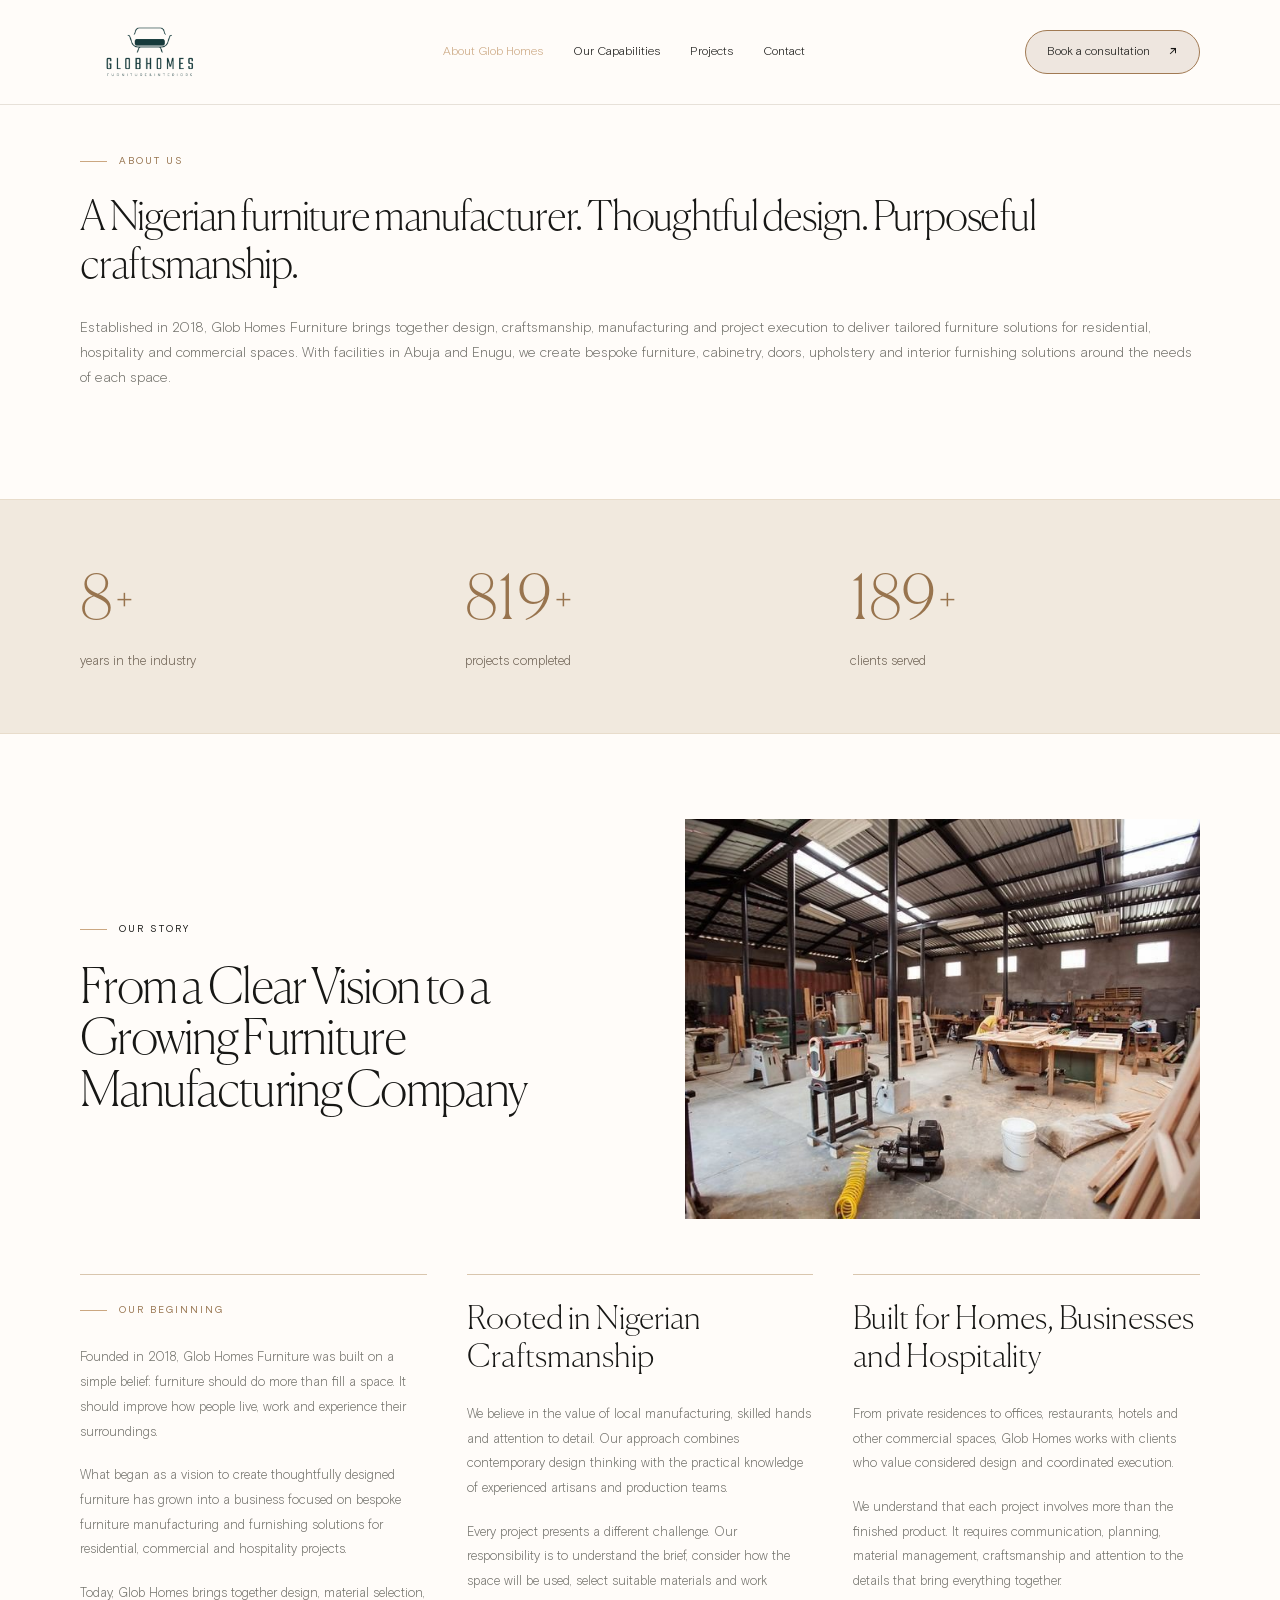
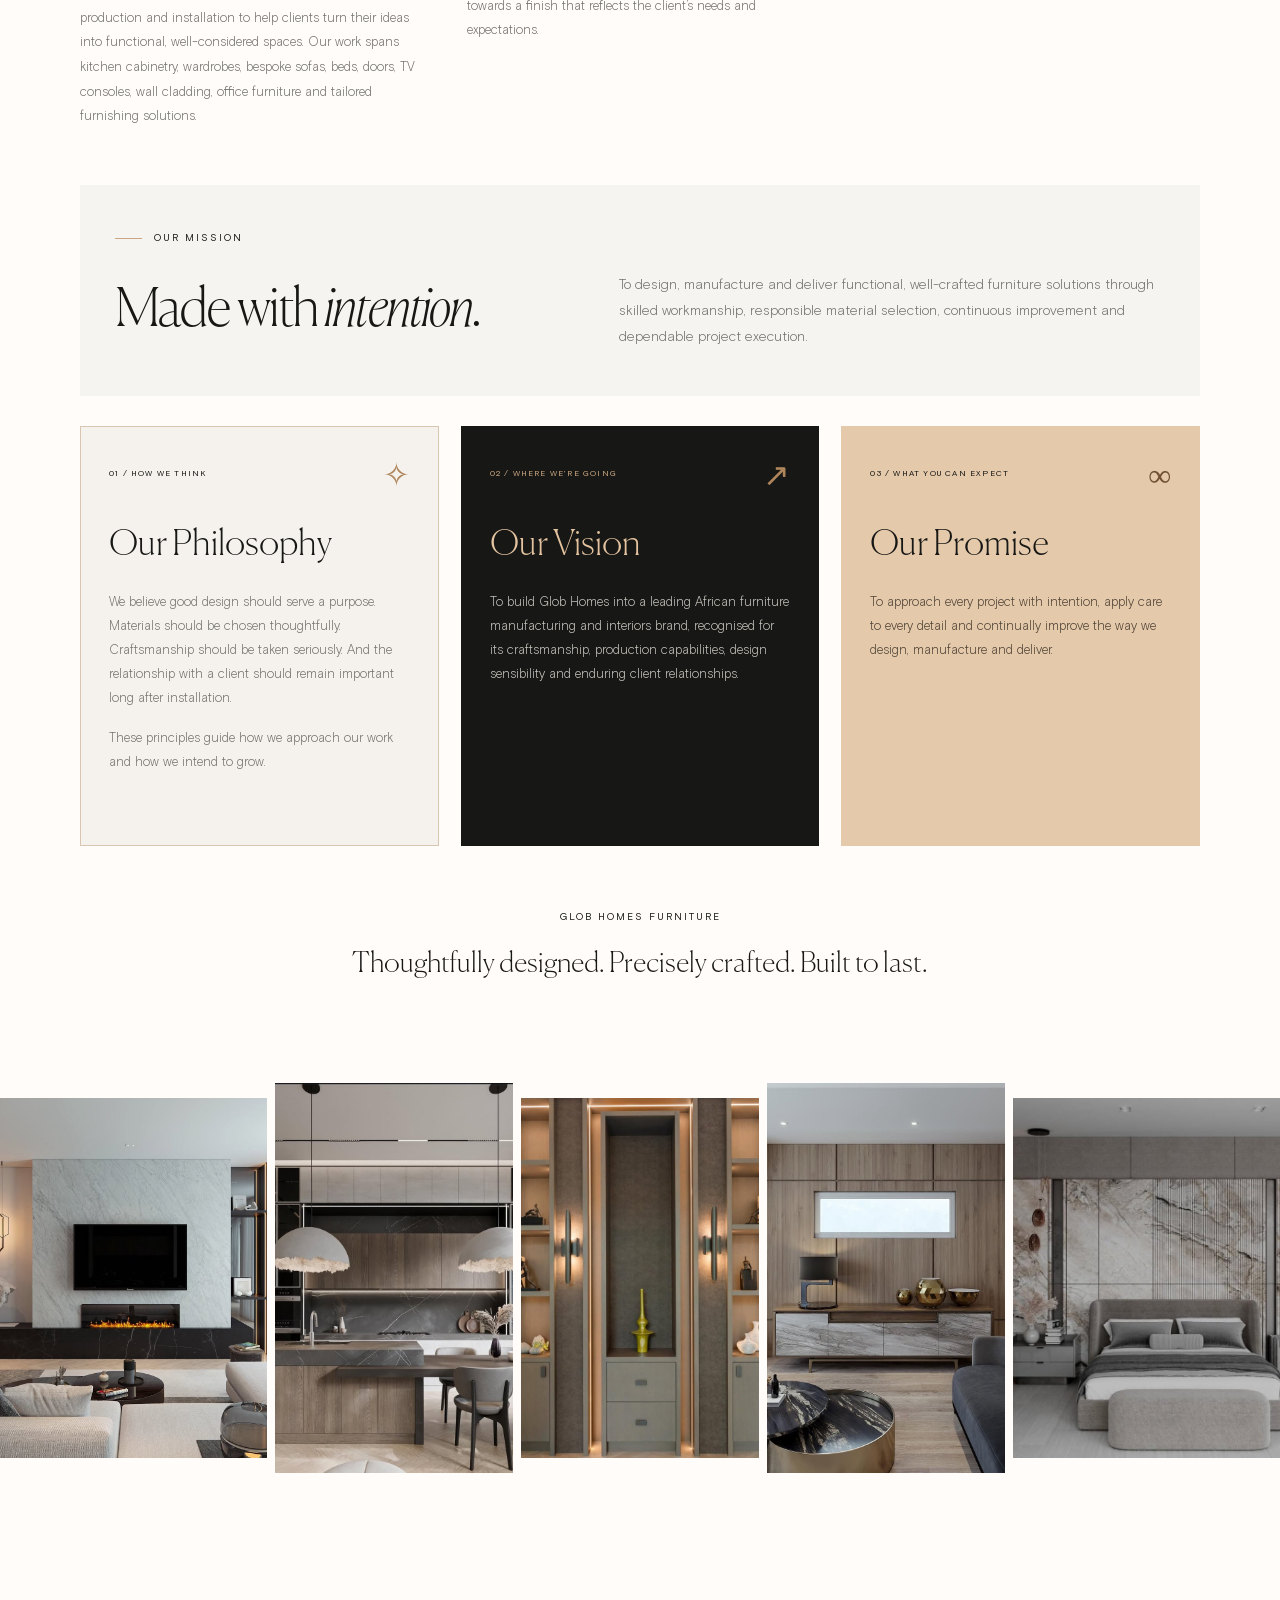
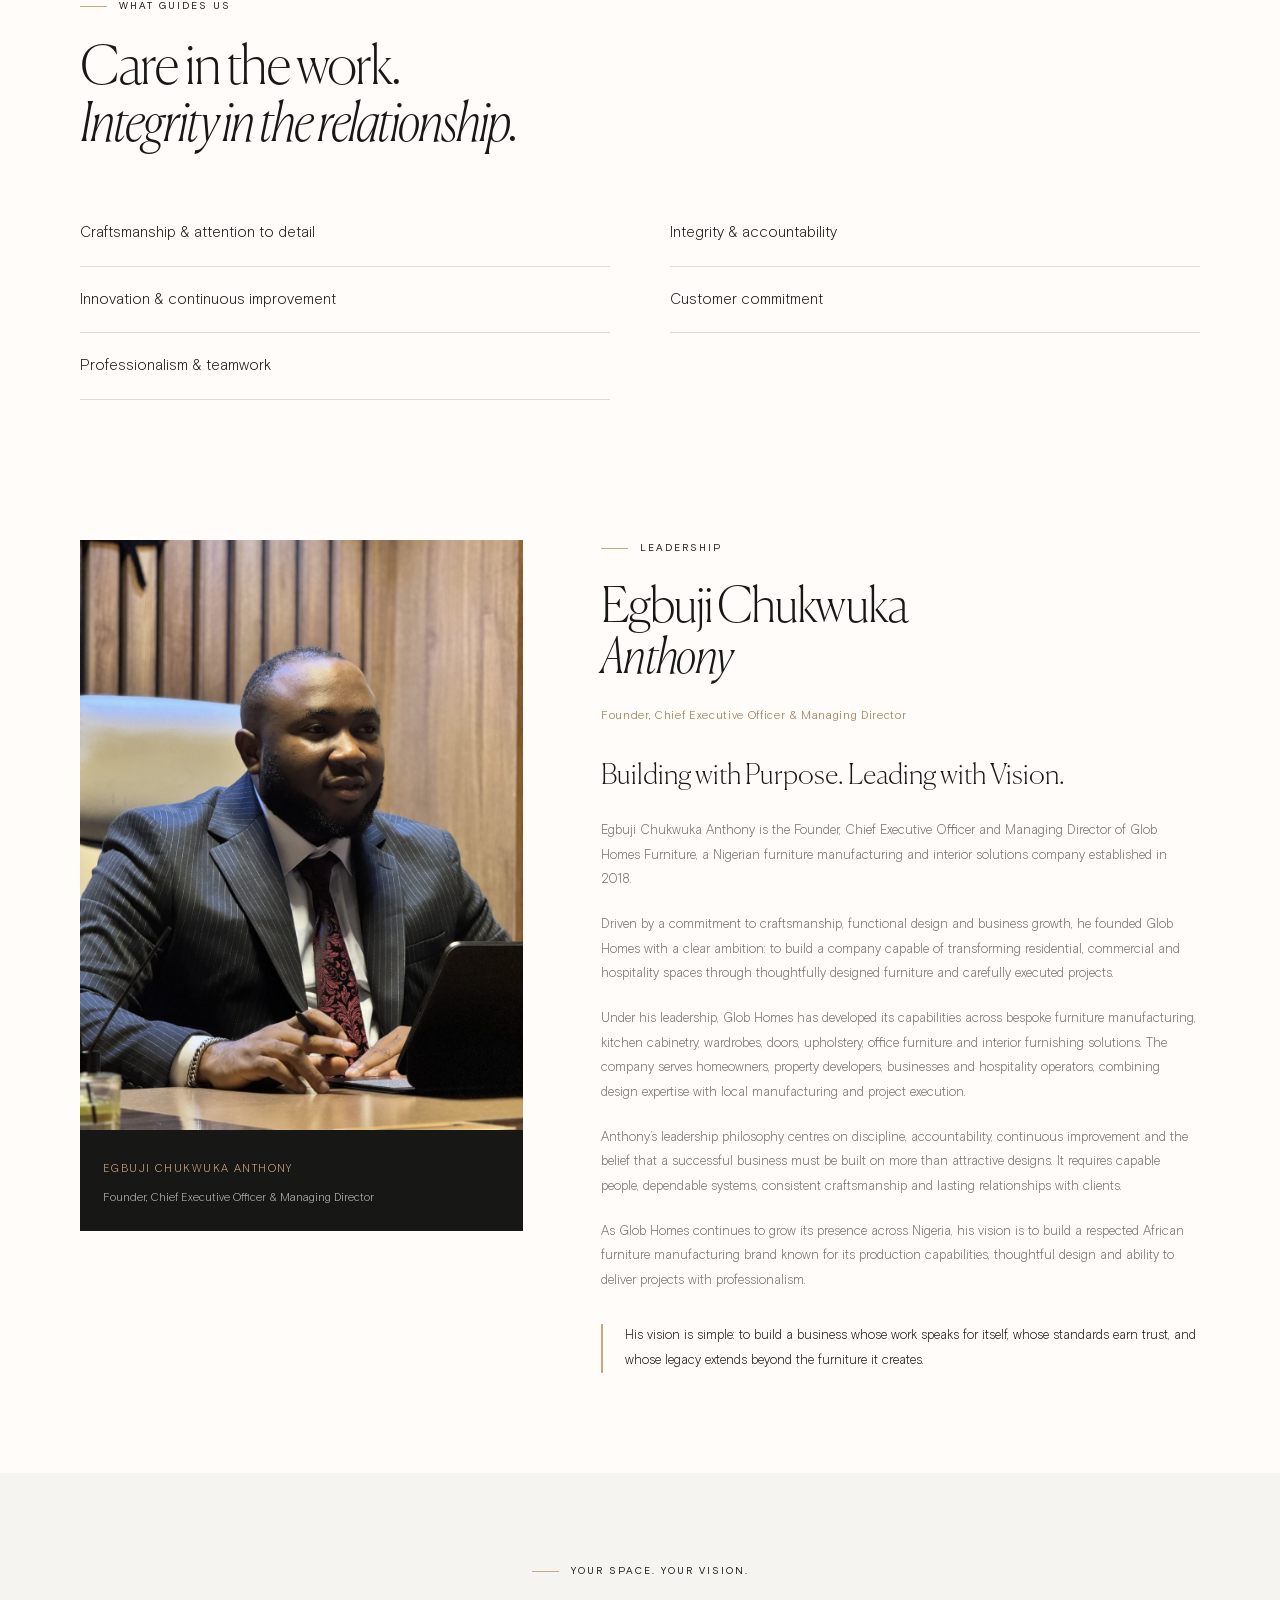
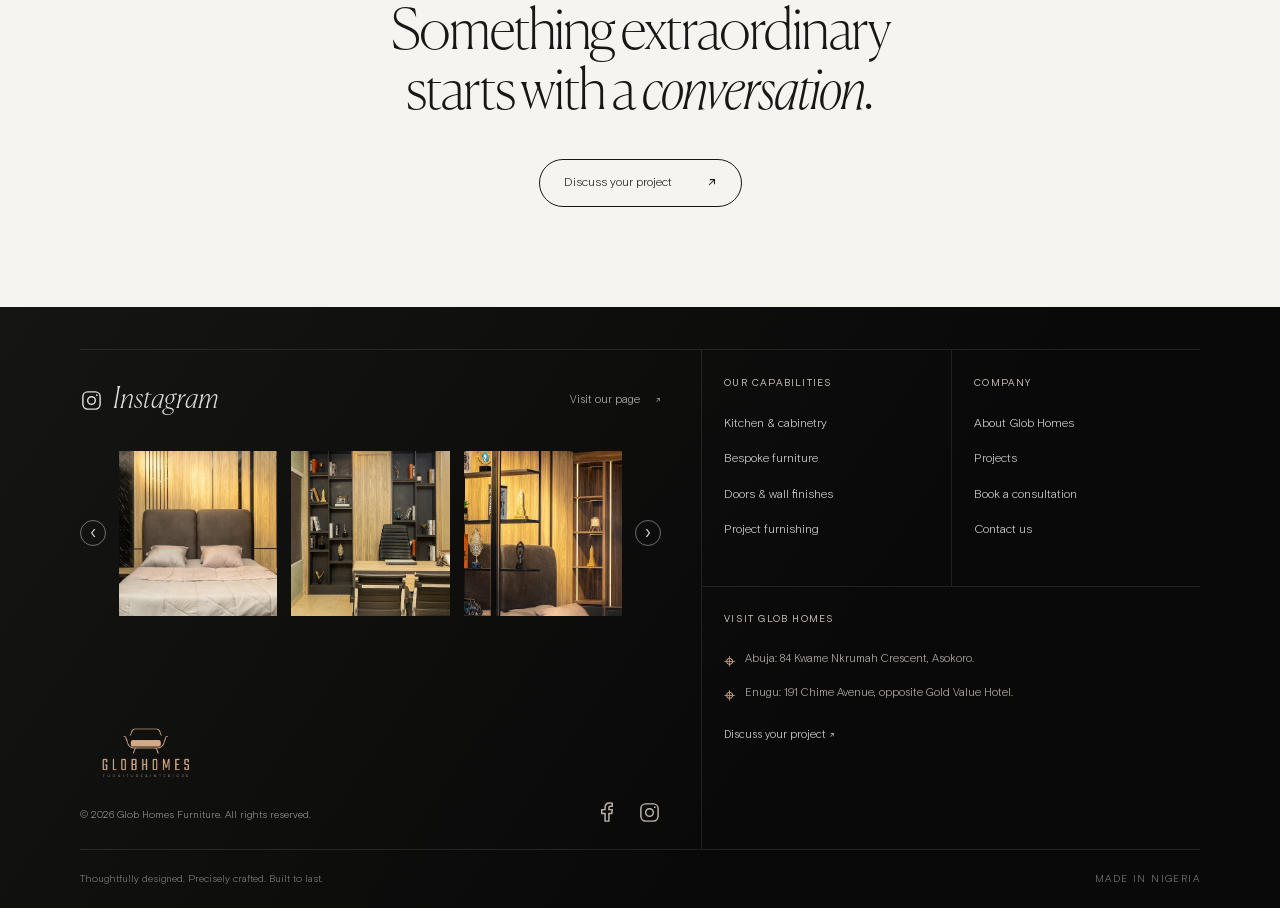
==== commit 944f6f82: "Publish redesigned Glob Homes website Add responsive pages, leadership profile, project gallery, ref" ====
--- a/about.html
+++ b/about.html
@@ -1,12 +1 @@
-<!DOCTYPE html><html lang="en"><head><meta charset="UTF-8"><meta name="viewport" content="width=device-width, initial-scale=1.0"><title>About Globhomes | Furniture & Interior Design with a Human Touch</title><meta name="description" content="Meet Globhomes, a Nigerian furniture and interiors company blending global expertise with local artistry."><link rel="stylesheet" href="assets/styles.css?v=20260607-4"></head>
-<body>
-  <header class="site-header solid"><div class="container header-inner"><a class="header-logo" href="index.html" aria-label="Globhomes Furniture and Interiors home"><img src="assets/globhomes-logo.png" alt="Globhomes Furniture and Interiors"></a><button class="menu-toggle" aria-label="Open menu" aria-expanded="false">☰</button><nav class="nav"><a href="index.html">Home</a><a class="active" href="about.html">About</a><a href="services.html">Services</a><a href="listings.html">Inside Globhomes</a><a href="contact.html">Contact</a><a class="btn" href="contact.html">Start a conversation</a></nav></div></header>
-  <main>
-    <section class="page-hero"><div class="container"><p class="eyebrow">About Globhomes</p><h1>Global expertise. <em>Nigerian artistry.</em></h1><p class="lede">We create thoughtful, livable spaces through premium furniture, timeless interior design and craftsmanship built around people.</p><div class="page-hero-image"><img src="https://globhomesng.com/wp-content/uploads/2024/05/IMG_4301-1-770x950.jpg" alt="Globhomes bespoke furniture craftsmanship"></div></div></section>
-    <section class="section"><div class="container feature-split"><div class="reveal"><p class="eyebrow">Our story</p><h2>Designed around real life.</h2><p class="lede">Globhomes began with the belief that beautiful spaces should also be deeply livable. That idea shapes every room, cabinet, door and bespoke furniture piece we create.</p><p>Our work brings global design thinking together with Nigerian artistry, careful material selection and a hands-on approach from concept to installation.</p></div><div class="image-frame reveal"><img src="https://images.unsplash.com/photo-1600607687920-4e2a09cf159d?auto=format&fit=crop&w=1300&q=90" alt="Contemporary architectural interior"></div></div></section>
-    <section class="section cream"><div class="container"><div class="section-head reveal"><div><p class="eyebrow">Our mission</p><h2>To transform spaces with excellence, innovation and timeless design.</h2></div></div><div class="value-grid"><article class="value-card reveal"><span class="num">01</span><h3>Function with beauty</h3><p>Every design is shaped to look beautiful and work effortlessly in everyday life.</p></article><article class="value-card reveal"><span class="num">02</span><h3>Quality without compromise</h3><p>We select materials and refine details to create pieces with elegance and lasting value.</p></article><article class="value-card reveal"><span class="num">03</span><h3>Collaboration from start to finish</h3><p>We listen, design and build in close partnership so the final space feels unmistakably yours.</p></article></div></div></section>
-    <section class="section dark"><div class="container"><div class="section-head reveal"><div><p class="eyebrow">What makes us different</p><h2>Crafting excellence at every scale.</h2></div></div><div class="services-list reveal"><div class="service-row"><span class="num">01</span><h3>We understand your space</h3><p>Every project begins with how you want the room to feel and function.</p><span class="arrow">✦</span></div><div class="service-row"><span class="num">02</span><h3>We design thoughtfully</h3><p>Layouts, finishes and furniture come together as one considered story.</p><span class="arrow">✦</span></div><div class="service-row"><span class="num">03</span><h3>We craft precisely</h3><p>Our team manages production and installation with care through the final detail.</p><span class="arrow">✦</span></div></div></div></section>
-    <section class="cta-band"><div class="container"><h2>Let’s make your space unforgettable.</h2><a class="btn" href="contact.html">Start your project</a></div></section>
-  </main>
-  <footer class="site-footer"><div class="container"><div class="footer-grid"><div class="footer-intro"><a class="footer-logo" href="index.html" aria-label="Globhomes Furniture and Interiors home"><img src="assets/globhomes-logo-gold.png" alt="Globhomes Furniture and Interiors"></a><p>Elevating spaces. Crafting dreams. Made beautifully in Nigeria.</p><div class="social-row"><a href="https://www.instagram.com/globhomes_furnitures/" target="_blank" rel="noopener" aria-label="Instagram"><svg viewBox="0 0 24 24" aria-hidden="true"><rect x="3" y="3" width="18" height="18" rx="5"/><circle cx="12" cy="12" r="4"/><path d="M17.5 6.5h.01"/></svg><span class="sr-only">Instagram</span></a><a href="https://linkedin.com/" target="_blank" rel="noopener" aria-label="LinkedIn"><svg class="linkedin-icon" viewBox="0 0 24 24" aria-hidden="true"><path d="M5.3 8.2H2V21h3.3V8.2ZM3.65 2A1.95 1.95 0 1 0 3.65 5.9 1.95 1.95 0 0 0 3.65 2ZM21 13.65c0-3.86-2.06-5.65-4.81-5.65-2.22 0-3.21 1.22-3.77 2.08V8.2H9.1V21h3.32v-6.34c0-1.67.32-3.29 2.39-3.29 2.04 0 2.06 1.91 2.06 3.4V21H21v-7.35Z"/></svg><span class="sr-only">LinkedIn</span></a></div></div><div><p class="footer-title">Explore</p><div class="footer-links"><a href="about.html">About us</a><a href="services.html">Services</a><a href="listings.html">Inside Globhomes</a><a href="contact.html">Contact</a></div></div><div><p class="footer-title">Contact</p><div class="footer-links"><a href="tel:+2348004562466">+234 800 GLOBHOMES</a><a href="mailto:hello@globhomesng.com">hello@globhomesng.com</a><span>Lagos, Nigeria</span></div></div></div><div class="footer-bottom"><span>© 2026 Globhomes. All rights reserved.</span><span>Crafted for better living.</span></div></div></footer><script src="assets/site.js"></script>
-</body></html>
+<!doctype html><html lang="en"><head><meta charset="utf-8"><meta name="viewport" content="width=device-width,initial-scale=1"><meta name="description" content="Glob Homes Furniture — bespoke furniture manufacturing, cabinetry and furnishing solutions in Abuja and Enugu, Nigeria."><title>Glob Homes — Thoughtfully designed. Precisely crafted.</title><link rel="stylesheet" href="style.css?v=projects-11"><script defer src="app.js?v=projects-11"></script></head><body class="inner-page"><a class="skip" href="#main">Skip to content</a><header id="header"><a class="brand" href="index.html" aria-label="Glob Homes home"><img src="assets/logo-original.png" alt="Glob Homes Furniture and Interiors"></a><nav id="nav" aria-label="Main navigation"><a href="about.html">About Glob Homes</a><a href="capabilities.html">Our Capabilities</a><a href="projects.html">Projects</a><a href="contact.html">Contact</a></nav><a class="button header-cta" href="contact.html">Book a consultation <span>↗</span></a><button id="menu" aria-label="Open navigation" aria-expanded="false" aria-controls="nav"><span></span><span></span></button></header><main id="main"></main><footer class="reference-footer"><div class="footer-panel-left"><div class="instagram-heading"><a class="instagram-title" href="https://www.instagram.com/globhomes_furnitures" target="_blank" rel="noreferrer"><svg viewBox="0 0 24 24" fill="none" stroke="currentColor" stroke-width="1.5" aria-hidden="true"><rect x="3" y="3" width="18" height="18" rx="5"/><circle cx="12" cy="12" r="4"/><circle cx="17.5" cy="6.5" r=".9" fill="currentColor" stroke="none"/></svg><span>Instagram</span></a><a class="visit-instagram" href="https://www.instagram.com/globhomes_furnitures" target="_blank" rel="noreferrer">Visit our page <span>↗</span></a></div><div class="instagram-carousel"><button class="feed-arrow feed-prev" aria-label="Previous Instagram photos">‹</button><div class="instagram-track" aria-label="Glob Homes photo highlights"><a href="https://www.instagram.com/globhomes_furnitures" target="_blank" rel="noreferrer" aria-label="View Glob Homes on Instagram: Bedroom furniture and wall finishes"><img loading="lazy" src="assets/bedroom.webp" alt="Bedroom furniture and wall finishes"><span><svg viewBox="0 0 24 24" fill="none" stroke="currentColor" stroke-width="1.5" aria-hidden="true"><rect x="3" y="3" width="18" height="18" rx="5"/><circle cx="12" cy="12" r="4"/><circle cx="17.5" cy="6.5" r=".9" fill="currentColor" stroke="none"/></svg></span></a><a href="https://www.instagram.com/globhomes_furnitures" target="_blank" rel="noreferrer" aria-label="View Glob Homes on Instagram: Bespoke office furniture"><img loading="lazy" src="assets/office.webp" alt="Bespoke office furniture"><span><svg viewBox="0 0 24 24" fill="none" stroke="currentColor" stroke-width="1.5" aria-hidden="true"><rect x="3" y="3" width="18" height="18" rx="5"/><circle cx="12" cy="12" r="4"/><circle cx="17.5" cy="6.5" r=".9" fill="currentColor" stroke="none"/></svg></span></a><a href="https://www.instagram.com/globhomes_furnitures" target="_blank" rel="noreferrer" aria-label="View Glob Homes on Instagram: Fitted shelving"><img loading="lazy" src="assets/shelving.webp" alt="Fitted shelving"><span><svg viewBox="0 0 24 24" fill="none" stroke="currentColor" stroke-width="1.5" aria-hidden="true"><rect x="3" y="3" width="18" height="18" rx="5"/><circle cx="12" cy="12" r="4"/><circle cx="17.5" cy="6.5" r=".9" fill="currentColor" stroke="none"/></svg></span></a><a href="https://www.instagram.com/globhomes_furnitures" target="_blank" rel="noreferrer" aria-label="View Glob Homes on Instagram: Bedroom details"><img loading="lazy" src="assets/bedroom-detail.webp" alt="Bedroom details"><span><svg viewBox="0 0 24 24" fill="none" stroke="currentColor" stroke-width="1.5" aria-hidden="true"><rect x="3" y="3" width="18" height="18" rx="5"/><circle cx="12" cy="12" r="4"/><circle cx="17.5" cy="6.5" r=".9" fill="currentColor" stroke="none"/></svg></span></a><a href="https://www.instagram.com/globhomes_furnitures" target="_blank" rel="noreferrer" aria-label="View Glob Homes on Instagram: Office cabinetry"><img loading="lazy" src="assets/office-detail.webp" alt="Office cabinetry"><span><svg viewBox="0 0 24 24" fill="none" stroke="currentColor" stroke-width="1.5" aria-hidden="true"><rect x="3" y="3" width="18" height="18" rx="5"/><circle cx="12" cy="12" r="4"/><circle cx="17.5" cy="6.5" r=".9" fill="currentColor" stroke="none"/></svg></span></a></div><button class="feed-arrow feed-next" aria-label="Next Instagram photos">›</button></div><div class="footer-brand-row"><div><a class="brand" href="index.html"><img src="assets/logo-original.png" alt="Glob Homes Furniture and Interiors"></a><p>© 2026 Glob Homes Furniture. All rights reserved.</p></div><div class="social-icons"><a href="https://web.facebook.com/profile.php?id=100088973304672" target="_blank" rel="noreferrer" aria-label="Glob Homes on Facebook"><svg viewBox="0 0 24 24" fill="none" stroke="currentColor" stroke-width="1.5" stroke-linejoin="round" aria-hidden="true"><path d="M14.5 21v-8h3l.5-4h-3.5V7c0-1 .4-1.5 1.7-1.5H18V2.2c-.7-.1-1.8-.2-2.8-.2-3 0-4.7 1.8-4.7 4.8V9H7v4h3.5v8z"/></svg></a><a href="https://www.instagram.com/globhomes_furnitures" target="_blank" rel="noreferrer" aria-label="Glob Homes on Instagram"><svg viewBox="0 0 24 24" fill="none" stroke="currentColor" stroke-width="1.5" aria-hidden="true"><rect x="3" y="3" width="18" height="18" rx="5"/><circle cx="12" cy="12" r="4"/><circle cx="17.5" cy="6.5" r=".9" fill="currentColor" stroke="none"/></svg></a></div></div></div><div class="footer-panel-right"><div class="footer-link-columns"><div><span class="eyebrow">OUR CAPABILITIES</span><a href="capabilities.html#cabinetry">Kitchen & cabinetry</a><a href="capabilities.html#upholstery">Bespoke furniture</a><a href="capabilities.html#finishes">Doors & wall finishes</a><a href="capabilities.html#commercial">Project furnishing</a></div><div><span class="eyebrow">COMPANY</span><a href="about.html">About Glob Homes</a><a href="projects.html">Projects</a><a href="contact.html">Book a consultation</a><a href="contact.html">Contact us</a></div></div><div class="footer-contact"><span class="eyebrow">VISIT GLOB HOMES</span><p><span aria-hidden="true">⌖</span><span>Abuja: 84 Kwame Nkrumah Crescent, Asokoro.</span></p><p><span aria-hidden="true">⌖</span><span>Enugu: 191 Chime Avenue, opposite Gold Value Hotel.</span></p><a href="contact.html">Discuss your project ↗</a></div></div><div class="footer-base"><span>Thoughtfully designed. Precisely crafted. Built to last.</span><span>MADE IN NIGERIA</span></div></footer><dialog id="viewer"><button aria-label="Close image" id="close-viewer">×</button><img alt=""><p></p></dialog></body></html>
--- a/style.css
+++ b/style.css
@@ -0,0 +1,69 @@
+@font-face{font-family:'Canela';src:url('assets/canela-thin.otf');font-weight:100;font-style:normal;font-display:swap}
+@font-face{font-family:'Canela';src:url('assets/canela-thin-italic.otf');font-weight:100;font-style:italic;font-display:swap}
+@font-face{font-family:'Grotesque';src:url('assets/grotesque-light.ttf');font-weight:300;font-style:normal;font-display:swap}
+@font-face{font-family:'Grotesque';src:url('assets/grotesque-regular.ttf');font-weight:400;font-style:normal;font-display:swap}
+:root{--gold:#cba781;--ink:#171715;--paper:#fff;--soft:#f6f4f0;--muted:#72716b;--line:#dedbd4}*{box-sizing:border-box}html{scroll-behavior:smooth;scroll-padding-top:110px}body{margin:0;color:var(--ink);font:15px/1.7 'Grotesque',Arial,sans-serif;background:var(--paper)}a{color:inherit;text-decoration:none}button,input,textarea,select{font:inherit}button,a,input,select,textarea{-webkit-tap-highlight-color:transparent}button{cursor:pointer}img{display:block;width:100%;object-fit:cover}h1,h2,h3,p{margin:0}h1,h2{font-family:'Canela',Georgia,serif;font-weight:100;line-height:1.06;letter-spacing:-.035em}h1{font-size:clamp(48px,5.8vw,86px)}h2{font-size:clamp(38px,4.2vw,62px)}h3{font-size:20px;font-weight:450;line-height:1.4}em{font-family:'Canela',Georgia,serif;font-weight:100}p{color:var(--muted)}.wrap{max-width:1440px;padding-left:6.25%;padding-right:6.25%;margin:auto}.eyebrow{display:block;font-size:10px;font-weight:500;letter-spacing:.2em;margin-bottom:26px}.eyebrow:before{content:'';display:inline-block;width:27px;height:1px;background:var(--gold);vertical-align:middle;margin-right:12px}.button{display:inline-flex;align-items:center;justify-content:space-between;gap:35px;border:1px solid currentColor;border-radius:50px;padding:13px 24px;font-size:12px;transition:background .2s,color .2s}.button:hover{background:var(--gold);border-color:var(--gold);color:#151412}.button span{font-size:19px;line-height:1}.text-link{display:inline-flex;gap:36px;align-items:center;font-size:12px;border-bottom:1px solid var(--gold);padding:7px 0}.text-link span{font-size:21px;color:var(--gold)}.skip{position:fixed;left:20px;top:-100px;z-index:200;background:#fff;padding:12px}.skip:focus{top:15px}:focus-visible{outline:2px solid var(--gold);outline-offset:5px}header{height:105px;position:absolute;top:0;left:0;width:100%;z-index:50;padding:12px 6.25%;display:flex;align-items:center;gap:40px;color:#fff;border-bottom:1px solid #ffffff20}.brand{display:block;flex:none;width:143px}.brand img{object-fit:contain;max-height:75px;filter:brightness(0) saturate(100%) invert(74%) sepia(22%) saturate(525%) hue-rotate(345deg) brightness(92%) contrast(89%)}nav{display:flex;gap:30px;margin:auto;font-size:12px}nav a{padding:10px 0}nav a:hover,nav a[aria-current]{color:var(--gold)}.header-cta{padding:11px 21px;gap:18px}#menu{display:none}.hero{height:100svh;min-height:700px;max-height:1080px;position:relative;background:#292724;color:#fff}.hero-image,.hero-shade{position:absolute;inset:0;height:100%;width:100%}.hero-image{object-position:center}.hero-shade{background:linear-gradient(90deg,#000a 0%,#0005 52%,#0002),linear-gradient(0deg,#0006,transparent 30%)}.hero-content{position:relative;padding:195px 6.25% 100px;max-width:890px}.hero-content .eyebrow{color:#e5d1b8;margin-bottom:23px}.hero h1{font-size:clamp(58px,6.3vw,93px)}.hero-content p{color:#eee;max-width:440px;font-size:14px;line-height:1.8;margin:26px 0}.hero .button{background:#ffffff0c}.hero-bottom{position:absolute;bottom:30px;left:6.25%;right:6.25%;display:flex;justify-content:space-between;font-size:9px;letter-spacing:.15em;color:#ddd}.story{display:grid;grid-template-columns:1.1fr 1fr;gap:10%;padding-top:115px;padding-bottom:95px}.story-copy{padding-top:40px}.story-copy p+p{margin-top:19px}.story-copy .text-link{margin-top:23px}.image-story{display:grid;grid-template-columns:1.35fr 1fr;gap:0}.image-story>img{height:540px}.image-story>div{background:var(--soft);padding:70px 45px;display:flex;flex-direction:column;justify-content:center}.image-story p{font:40px/1.2 'Canela',Georgia,serif;color:var(--ink);letter-spacing:-.02em}.image-story .text-link{align-self:start;margin-top:30px}.collections,.projects,.process,.values-section{padding-top:115px;padding-bottom:110px}.section-heading{display:flex;justify-content:space-between;align-items:end;margin-bottom:44px;gap:30px}.section-heading .text-link{margin-bottom:7px}.collection-grid{display:grid;grid-template-columns:repeat(4,1fr);gap:25px}.collection .image{position:relative;overflow:hidden}.collection img{height:340px;transition:transform .6s}.collection:hover img{transform:scale(1.035)}.round{position:absolute;bottom:16px;right:16px;border:1px solid #fff9;border-radius:50%;height:38px;width:38px;display:grid;place-items:center;color:#fff;background:#0002}.card-heading{display:flex;justify-content:space-between;gap:10px;margin-top:22px}.card-heading small{color:var(--gold);font-size:10px}.collection p{font-size:12px;line-height:1.8;margin-top:12px}.why{background:var(--ink);color:#fff;padding:100px 0}.why-grid{display:grid;grid-template-columns:1fr 1.15fr;gap:12%}.why .eyebrow{color:var(--gold)}.why h2 em{color:var(--gold)}.why-grid>div>p{max-width:320px;margin:25px 0;color:#aaa}.values{display:grid;grid-template-columns:1fr 1fr;gap:45px 40px}.values article{border-top:1px solid #ffffff30;padding-top:22px}.values article>span{color:var(--gold);font-size:11px}.values h3{margin:14px 0}.values p{font-size:13px;color:#aaa}.gallery-grid{display:grid;grid-template-columns:1fr 1fr;gap:25px}.gallery-item{padding:0;border:0;position:relative;background:#222;overflow:hidden;text-align:left;color:#fff}.gallery-item.tall{grid-row:span 2}.gallery-item img{height:255px;transition:transform .5s,opacity .5s;opacity:.88}.gallery-item.tall img{height:535px}.gallery-item:hover img{transform:scale(1.03);opacity:1}.gallery-item>span{position:absolute;bottom:24px;left:25px;right:25px;font-size:14px;display:flex;justify-content:space-between;text-shadow:0 1px 10px #000}.gallery-item:after{content:'';position:absolute;inset:50% 0 0;background:linear-gradient(transparent,#0006);pointer-events:none}.gallery-item>span{z-index:1}.process{border-top:1px solid var(--line)}.steps{display:grid;grid-template-columns:repeat(4,1fr);gap:35px}.step{border-top:1px solid var(--line);padding-top:22px}.step>span{font-family:'Canela',Georgia,serif;font-size:35px;color:#ad855f}.step h3{margin:17px 0 13px;font-size:18px}.step p{font-size:13px}.closing{text-align:center;background:var(--soft);padding:90px 6.25% 100px}.closing .eyebrow{margin-bottom:24px}.closing .button{margin-top:35px}.closing h2{font-size:clamp(38px,4.4vw,65px)}footer{background:#0c0c0b;color:#ddd;padding:60px 6.25% 20px}.footer-top{display:flex;align-items:center;justify-content:space-between;gap:30px;padding-bottom:45px;border-bottom:1px solid #ffffff23}.footer-top p{font-family:'Canela',Georgia,serif;font-size:25px;line-height:1.3;color:#ddd}.footer-grid{display:grid;grid-template-columns:1fr .8fr 1.2fr 1fr;gap:50px;padding:48px 0}.footer-grid a{display:block;font-size:12px;color:#aaa;margin-bottom:7px}.footer-grid p{font-size:12px;color:#aaa;margin-bottom:14px}.footer-grid .eyebrow{font-size:9px;color:var(--gold);margin-bottom:20px}.footer-grid .eyebrow:before{display:none}.footer-bottom{border-top:1px solid #ffffff23;padding-top:22px;display:flex;justify-content:space-between;color:#858580;font-size:10px}.footer-bottom>span+span{letter-spacing:.12em}.inner-page header{position:relative;background:#111;color:#fff}.page-intro{padding-top:80px;padding-bottom:75px;background:var(--soft);max-width:none}.page-intro h1{max-width:900px}.page-intro p{max-width:570px;margin-top:26px}.split{display:grid;grid-template-columns:1fr 1fr;gap:8%;align-items:center;padding-top:90px;padding-bottom:90px}.split>img{height:550px}.split p{margin-top:22px;font-size:14px}.split .text-link{margin-top:22px}.principles{display:grid;grid-template-columns:1fr 1fr;gap:10%}.principles p{margin-top:25px;color:#aaa}.value-list{margin-top:45px;display:grid;grid-template-columns:1fr 1fr;gap:0 60px}.value-list p{padding:20px 0;border-bottom:1px solid var(--line);color:var(--ink)}.capability:nth-of-type(odd)>img{order:2}.capability{border-bottom:1px solid var(--line)}.gallery-page{padding-top:65px;padding-bottom:100px}.process-page{padding-top:65px;padding-bottom:100px}.process-image{height:420px;margin-bottom:65px}.contact-layout{display:grid;grid-template-columns:1fr 1.1fr;gap:12%;padding-top:80px;padding-bottom:100px}.contact-layout>div>p{margin-top:25px}.contact-location{margin-top:35px}.contact-location p{font-size:13px;margin:10px 0}.contact-location h3{font-family:'Canela',Georgia,serif;font-size:30px}form{padding:35px;background:var(--soft)}.form-note{font-size:11px;margin-bottom:25px;color:#777}label{display:block;font-size:12px;margin-bottom:22px}input,select,textarea{display:block;border:0;border-bottom:1px solid #b9b4aa;background:transparent;width:100%;padding:12px 0;border-radius:0;color:var(--ink);font-size:13px}textarea{resize:vertical}.form-row{display:grid;grid-template-columns:1fr 1fr;gap:25px}.dark-button{background:var(--ink);color:#fff;border-color:var(--ink)}#form-status{font-size:12px;margin-top:20px}dialog{border:0;background:#151513;color:#fff;padding:30px;max-width:90vw;max-height:94svh}dialog::backdrop{background:#000c}dialog img{max-height:75svh;max-width:80vw;width:auto;object-fit:contain}dialog p{color:#ddd;font-size:12px;margin-top:16px}#close-viewer{position:absolute;right:4px;top:0;border:0;background:#151513;color:#fff;font-size:27px;width:35px;height:35px}
+@media(min-width:1500px){.hero-content{padding-top:230px}}@media(max-width:1100px){header{gap:20px}nav{gap:18px}.brand{width:115px}.header-cta{gap:12px;font-size:10px;padding:10px 15px}.collection-grid{gap:18px}.collection img{height:275px}.card-heading h3{font-size:17px}.why-grid{gap:7%}.image-story>div{padding:40px 30px}.image-story p{font-size:34px}}
+@media(max-width:760px){body{font-size:14px}.wrap{padding-left:7%;padding-right:7%}header{height:86px;padding:10px 7%;justify-content:space-between}.brand{width:110px}.brand img{max-height:64px}.header-cta{margin-left:auto;padding:8px 13px;font-size:10px;gap:12px}#menu{display:flex;background:none;border:0;width:28px;height:30px;padding:5px 0;flex-direction:column;justify-content:center;gap:6px;color:inherit;z-index:52}#menu span{height:1px;background:currentColor;width:25px;transition:transform .2s}nav{display:none;position:absolute;top:86px;left:0;right:0;background:#111;padding:30px 7% 40px;border-bottom:1px solid #ffffff30;flex-direction:column;gap:8px;font-size:20px}.menu-open nav{display:flex}.menu-open #menu span:first-child{transform:translateY(3.5px) rotate(45deg)}.menu-open #menu span:last-child{transform:translateY(-3.5px) rotate(-45deg)}.hero{min-height:690px;height:94svh;max-height:900px}.hero-image{object-position:58% center}.hero-shade{background:linear-gradient(90deg,#000a,#0004),linear-gradient(0deg,#0005,transparent)}.hero-content{padding:175px 7% 90px}.hero h1{font-size:clamp(48px,11.4vw,75px);line-height:1.07}.hero-content .eyebrow{font-size:8px;letter-spacing:.15em}.hero-content p{font-size:12px;max-width:330px;margin:25px 0}.hero-bottom{left:7%;right:7%;bottom:25px;font-size:7px;gap:20px}.hero-bottom>span{max-width:185px}.hero-bottom a{white-space:nowrap}.eyebrow{font-size:9px;letter-spacing:.15em;margin-bottom:21px}h2{font-size:41px}.story{grid-template-columns:1fr;gap:28px;padding-top:65px;padding-bottom:55px}.story-copy{padding:0}.story-copy p{font-size:13px}.image-story{grid-template-columns:1fr}.image-story>img{height:350px}.image-story>div{padding:37px 28px}.image-story p{font-size:35px}.collections,.projects,.process,.values-section{padding-top:65px;padding-bottom:60px}.section-heading{align-items:start;gap:25px;flex-direction:column;margin-bottom:30px}.section-heading .text-link{margin:0}.collection-grid{grid-template-columns:1fr 1fr;gap:32px 16px}.collection img{height:250px}.card-heading{margin-top:15px}.card-heading h3{font-size:16px}.collection p{font-size:11px;line-height:1.7;margin-top:9px}.round{width:29px;height:29px;bottom:10px;right:10px}.why{padding:65px 0}.why-grid{grid-template-columns:1fr;gap:40px}.why-grid>div>p{font-size:13px}.values{gap:30px 24px}.values h3{font-size:16px}.values p{font-size:12px}.gallery-grid{gap:16px;grid-template-columns:1fr}.gallery-item.tall{grid-row:auto}.gallery-item img,.gallery-item.tall img{height:360px}.gallery-item:last-child img{height:230px}.gallery-item>span{font-size:12px;left:20px;bottom:20px}.steps{grid-template-columns:1fr 1fr;gap:30px 22px}.step h3{font-size:16px}.step p{font-size:12px}.closing{padding:65px 7%}.closing h2{font-size:39px}.closing .eyebrow{font-size:8px}.footer-top{flex-wrap:wrap;gap:25px}.footer-top p{font-size:21px}.footer-top .text-link{width:100%;justify-content:space-between}.footer-grid{grid-template-columns:1fr 1fr;gap:30px 25px;padding:35px 0}.footer-grid .eyebrow{font-size:8px}.footer-grid a,.footer-grid p{font-size:11px}.footer-bottom{gap:15px;flex-direction:column;font-size:9px}.page-intro{padding-top:55px;padding-bottom:50px}.page-intro h1{font-size:49px}.page-intro p{font-size:13px}.split{grid-template-columns:1fr;gap:35px;padding-top:50px;padding-bottom:50px}.split>img{height:380px}.split p{font-size:13px}.capability:nth-of-type(odd)>img{order:0}.principles{grid-template-columns:1fr;gap:50px}.principles p{font-size:13px}.value-list{grid-template-columns:1fr}.gallery-page{padding-top:40px;padding-bottom:60px}.process-page{padding-top:40px;padding-bottom:60px}.process-image{height:270px;margin-bottom:40px}.contact-layout{grid-template-columns:1fr;gap:45px;padding-top:50px;padding-bottom:60px}form{padding:25px}.form-row{grid-template-columns:1fr;gap:0}dialog{padding:22px}dialog img{max-width:78vw}.button{font-size:11px;padding:12px 21px}}@media(prefers-reduced-motion:reduce){html{scroll-behavior:auto}*,*:before,*:after{transition:none!important}}
+
+.image-story p,.footer-top p,.step>span,.contact-location h3{font-weight:100}body{font-weight:300}h3{font-weight:400}
+/* Mobile navigation drawer, following the reference layout. */
+.mobile-consultation,.menu-backdrop{display:none}
+@media(max-width:760px){
+.header-cta{display:none}
+#menu{margin-left:auto;width:24px;gap:4px;height:28px}
+#menu span{width:19px;height:2px}
+#menu:after{content:'';display:block;width:19px;height:2px;background:currentColor}
+nav{display:flex;position:fixed;inset:0 0 0 auto;width:60%;height:100dvh;margin:0;padding:34px 16px 30px;background:#fffdfa;color:#27231e;z-index:52;border:0;flex-direction:column;align-items:stretch;justify-content:flex-start;gap:0;font-size:14px;overflow-y:auto;visibility:hidden;transform:translateX(100%);transition:transform .3s ease,visibility .3s;box-shadow:-5px 0 25px #00000008}
+nav>a{padding:9px 0;line-height:22px;font-weight:300}
+nav>a:hover,nav>a[aria-current]{color:#99714c}
+nav .mobile-consultation{display:block;margin-top:27px;border-top:1px solid #d5cfc5;padding-top:23px}
+.mobile-consultation .button{font-size:12px;color:#392d22;border-color:#9b795a;background:#eee6df;padding:12px 16px;gap:0;justify-content:center;white-space:nowrap}
+.menu-backdrop{display:block;position:fixed;inset:0;background:#0006;backdrop-filter:blur(2px);-webkit-backdrop-filter:blur(2px);z-index:51;opacity:0;visibility:hidden;transition:opacity .3s,visibility .3s}
+.menu-open{overflow:hidden}
+.menu-open nav{visibility:visible;transform:translateX(0)}
+.menu-open .menu-backdrop{opacity:1;visibility:visible}
+.menu-open #menu{position:fixed;right:19px;top:15px;z-index:53;color:#604932;width:20px;height:25px}
+.menu-open #menu span{height:1px;width:18px}
+.menu-open #menu span:first-child{transform:translateY(2.5px) rotate(45deg)}
+.menu-open #menu span:last-child{transform:translateY(-2.5px) rotate(-45deg)}
+.menu-open #menu:after{display:none}
+}
+@media(prefers-reduced-motion:reduce){nav,.menu-backdrop{transition:none}}
+.leadership{display:grid;grid-template-columns:1fr 1fr;gap:8%;align-items:center;padding-top:20px;padding-bottom:100px}.portrait-placeholder{min-height:470px;background:#efede8;border:1px solid #e0d8cb;display:flex;flex-direction:column;align-items:center;justify-content:center;text-align:center}.portrait-placeholder>span{font-size:10px;letter-spacing:.3em;color:#96734e}.portrait-placeholder p{font-family:'Canela',Georgia,serif;font-weight:100;font-size:38px;color:#514839;margin-top:22px}.portrait-placeholder small{color:#8b857a;font-size:11px;margin-top:10px}.leadership h3{margin-top:30px}.leadership-pending{margin-top:15px;font-size:14px;max-width:410px}@media(max-width:760px){.leadership{grid-template-columns:1fr;gap:35px;padding-top:0;padding-bottom:65px}.portrait-placeholder{min-height:350px}.leadership-pending{font-size:13px}}
+.our-story{padding-top:85px;padding-bottom:85px}.story-opening{display:grid;grid-template-columns:1fr 1fr;align-items:center;gap:8%;margin-bottom:55px}.story-opening h2{font-size:clamp(38px,3.8vw,56px)}.story-opening img{height:400px}.story-body{max-width:790px;margin:0 auto}.story-body>p{margin-bottom:22px;line-height:1.85}.story-body>h3{font-family:'Canela',Georgia,serif;font-weight:100;font-size:34px;line-height:1.2;margin:45px 0 20px}.story-signoff{border-top:1px solid var(--line);margin-top:45px;padding-top:30px}.story-signoff .eyebrow{margin-bottom:15px}.story-signoff p{font-family:'Canela',Georgia,serif;font-size:28px;font-weight:100;color:var(--ink)}@media(max-width:760px){.our-story{padding-top:50px;padding-bottom:55px}.story-opening{grid-template-columns:1fr;gap:30px;margin-bottom:35px}.story-opening img{height:290px}.story-body>p{font-size:13px}.story-body>h3{font-size:29px;margin-top:35px}.story-signoff p{font-size:25px}}
+.story-beliefs{display:grid;grid-template-columns:repeat(3,minmax(0,1fr));gap:22px;margin:65px 0 48px}.belief-card{padding:32px 28px 38px;min-height:420px;position:relative;overflow:hidden;border:1px solid #d9c6ae;display:flex;flex-direction:column}.belief-top{display:flex;justify-content:space-between;align-items:center;gap:12px;padding-bottom:34px}.belief-top>span:first-child{font-size:8px;letter-spacing:.15em;font-weight:400}.belief-symbol{font-family:Georgia,serif;font-size:32px;font-weight:400;line-height:1;color:#af865c}.belief-card h3{font-family:'Canela',Georgia,serif;font-size:36px;font-weight:100;line-height:1.15;margin:0 0 25px}.belief-card p{font-size:13px;line-height:1.85;margin-bottom:16px}.belief-card p:last-child{margin-bottom:0}.philosophy{background:#f5f2ed}.vision{background:#171715;border-color:#171715;color:#fff}.vision .belief-top{color:var(--gold)}.vision p{color:#c9c6bf}.vision h3{color:#e4c3a0}.promise{background:#e4c9ab;border-color:#e4c9ab}.promise p{color:#4d4134}.promise .belief-symbol{color:#715236}.mission-band{background:#f6f4f0;padding:65px 0}.mission-band>.wrap{display:grid;grid-template-columns:1fr 1.3fr;column-gap:8%;align-items:center}.mission-band .eyebrow{grid-column:1/-1}.mission-band p{font-size:14px;line-height:1.85}.story-signoff{border:0;text-align:center;padding-top:15px}.story-signoff .eyebrow:before{display:none}
+@media(max-width:1000px) and (min-width:761px){.story-beliefs{gap:14px}.belief-card{padding:25px 20px}.belief-card h3{font-size:31px}.belief-card p{font-size:12px}}
+@media(max-width:760px){.story-beliefs{grid-template-columns:1fr;gap:18px;margin:40px 0 32px}.belief-card{min-height:0;padding:28px 27px 32px}.belief-top{padding-bottom:28px}.belief-card h3{font-size:36px;margin-bottom:21px}.belief-card p{font-size:13px}.mission-band{padding:45px 0}.mission-band>.wrap{grid-template-columns:1fr;gap:0}.mission-band p{margin-top:24px;font-size:13px}}
+.leadership{grid-template-columns:.85fr 1.15fr;align-items:start;gap:7%;padding-top:30px}.leadership-portrait{position:sticky;top:35px}.leadership-portrait img{height:auto;max-height:720px;object-fit:cover;object-position:center top}.portrait-caption{background:#171715;padding:25px 23px;color:var(--gold)}.portrait-caption>span{font-size:11px;letter-spacing:.13em}.portrait-caption p{font-size:11px;line-height:1.6;color:#b9b5ae;margin-top:8px}.leadership-bio h2{font-size:clamp(40px,3.8vw,56px)}.leadership-bio .leadership-role{font-size:11px;letter-spacing:.06em;color:#9a734d;margin-top:20px}.leadership-bio h3{font-family:'Canela',Georgia,serif;font-weight:100;font-size:28px;line-height:1.25;margin:32px 0 25px}.leadership-bio>p{font-size:13px;line-height:1.9;margin-top:20px}.leadership-bio .leadership-vision{border-left:2px solid var(--gold);padding-left:22px;color:var(--ink);margin-top:30px}@media(max-width:760px){.leadership{grid-template-columns:1fr;padding-top:0;gap:35px}.leadership-portrait{position:static}.leadership-portrait img{max-height:590px}.leadership-bio h2{font-size:45px}.leadership-bio h3{font-size:27px}}
+.full-gallery{grid-template-columns:repeat(3,minmax(0,1fr));gap:25px}.full-gallery .gallery-item img{height:440px}.image-story>img{object-position:center 55%}.collection img[src*="office.webp"]{object-position:48% center}@media(max-width:1000px){.full-gallery{grid-template-columns:repeat(2,minmax(0,1fr))}}@media(max-width:760px){.full-gallery{grid-template-columns:1fr;gap:20px}.full-gallery .gallery-item img,.full-gallery .gallery-item:last-child img{height:420px}.image-story>img{height:350px}}
+.story-columns{display:grid;grid-template-columns:repeat(3,minmax(0,1fr));gap:40px;margin:15px 0 0}.story-column{border-top:1px solid #d9c6ae;padding-top:27px}.story-column h3{font-family:'Canela',Georgia,serif;font-weight:100;font-size:32px;line-height:1.18;margin-bottom:25px}.story-column .eyebrow{margin-bottom:27px;color:#96734e}.story-column p{font-size:13px;line-height:1.9;margin-bottom:19px}.story-column p:last-child{margin-bottom:0}@media(max-width:1000px) and (min-width:761px){.story-columns{gap:25px}.story-column h3{font-size:27px}}@media(max-width:760px){.story-columns{grid-template-columns:1fr;gap:35px}.story-column{padding-top:24px}.story-column h3{font-size:30px;margin-bottom:22px}}
+/* About introduction follows the supplied visual reference. */
+body:has(.about-reference-intro){background:#fffcf9}
+body:has(.about-reference-intro) header{background:#fffcf9;color:#171715;border-bottom:1px solid #e7e1d9}
+body:has(.about-reference-intro) .header-cta{background:#eee6df;border-color:#a17a53}
+.about-reference-intro{max-width:1440px;margin:auto;padding:48px 6.25% 70px}.about-reference-intro .eyebrow{margin-bottom:25px;color:#96734e}.about-reference-intro h1{font-size:clamp(32px,3.2vw,49px);line-height:1.18;letter-spacing:-.03em}.about-title-break{display:none}.about-reference-intro p{font-size:14px;line-height:1.8;margin-top:24px;max-width:1180px}.about-image-strip{display:grid;grid-template-columns:1.12fr repeat(3,1fr) 1.12fr;gap:8px;align-items:center;overflow:hidden;padding:10px 0}.about-image-strip img{height:360px;object-fit:cover}.about-image-strip img:nth-child(even){height:390px}.about-statistics{max-width:1440px;padding:68px 6.25% 60px;margin:auto;display:grid;grid-template-columns:repeat(4,1fr);gap:35px}.about-statistics strong{display:block;font-family:'Canela',Georgia,serif;font-weight:100;font-size:62px;line-height:1.1;color:#a6815c}.about-statistics span{display:block;margin-top:15px;font-size:13px;color:#6e6254}.about-statistics small{display:block;font-size:10px;color:#94897d;margin-top:5px}.about-reference-intro~.our-story{padding-top:55px}
+@media(min-width:1600px){.about-image-strip img{height:440px}.about-image-strip img:nth-child(even){height:480px}}
+@media(max-width:760px){.about-reference-intro{padding:40px 7% 38px}.about-reference-intro h1{font-size:35px}.about-reference-intro p{font-size:13px;margin-top:22px}.about-image-strip{grid-template-columns:repeat(5,minmax(150px,1fr));gap:6px;overflow-x:auto;scroll-snap-type:x proximity}.about-image-strip img{height:230px;scroll-snap-align:center}.about-image-strip img:nth-child(even){height:255px}.about-statistics{grid-template-columns:1fr 1fr;padding:42px 7%;gap:35px 25px}.about-statistics strong{font-size:48px}.about-statistics span{font-size:12px;margin-top:10px}.about-reference-intro~.our-story{padding-top:30px}}
+#enquiry{padding:40px;background:#fff;border:1px solid #e5ded3;box-shadow:0 12px 45px #271e0e05;align-self:start}.form-heading{margin-bottom:32px}.form-heading .eyebrow{font-size:8px;margin-bottom:18px;color:#94724f}.form-heading h3{font-family:'Canela',Georgia,serif;font-weight:100;font-size:34px;line-height:1.2}.form-heading p{font-size:12px;margin-top:12px}#enquiry label{font-size:12px;font-weight:400;color:#38352f;margin-bottom:22px}#enquiry input,#enquiry select,#enquiry textarea{background:#faf9f6;border:1px solid #e1ddd5;border-radius:4px;padding:13px 14px;margin-top:8px;font-size:13px;line-height:1.5;transition:border-color .2s,box-shadow .2s}#enquiry input::placeholder,#enquiry textarea::placeholder{color:#9a958b;font-weight:300}#enquiry input:focus,#enquiry select:focus,#enquiry textarea:focus{outline:none;border-color:#b18a5f;box-shadow:0 0 0 3px #cba78118}#enquiry textarea{min-height:130px}#enquiry .form-row{gap:18px}#enquiry .dark-button{width:100%;border-radius:4px;padding:14px 19px;font-size:13px}.form-preview-note{font-size:10px;line-height:1.7;margin-top:15px;color:#928b7f;max-width:380px}#form-status:empty{display:none}@media(max-width:760px){#enquiry{padding:27px 22px}.form-heading h3{font-size:31px}.form-heading{margin-bottom:27px}#enquiry input,#enquiry select,#enquiry textarea{font-size:16px}.form-preview-note{font-size:10px}}
+body:has(.about-reference-intro) header .brand img{filter:none}
+/* Consistent headers and introductory alignment across interior pages. */
+.inner-page header{background:#fffcf9;color:var(--ink);border-bottom:1px solid #e7e1d9}
+.inner-page header .brand img{filter:none}
+.inner-page .header-cta{background:#eee6df;border-color:#a17a53}
+.inner-page .page-intro{max-width:1440px;margin:0 auto;padding:48px 6.25% 70px;background:#fffcf9}
+.inner-page:has(.page-intro){background:#fffcf9}
+.inner-page .page-intro .eyebrow{margin-bottom:25px;color:#96734e}
+.inner-page .page-intro h1{font-size:clamp(32px,3.2vw,49px);line-height:1.18;letter-spacing:-.03em;max-width:none}
+.inner-page .page-intro h1 br{display:none}
+.inner-page .page-intro h1 em:before{content:' '}
+.inner-page .page-intro p{font-size:14px;line-height:1.8;margin-top:24px;max-width:1180px}
+@media(max-width:760px){.inner-page .page-intro{padding:40px 7% 38px}.inner-page .page-intro h1{font-size:35px}.inner-page .page-intro p{font-size:13px;margin-top:22px}}
+.about-statistics{grid-template-columns:repeat(3,minmax(0,1fr))}@media(max-width:760px){.about-statistics{gap:20px 12px}.about-statistics strong{font-size:40px}.about-statistics span{font-size:11px}}
+.about-statistics{background:#f1e9de;max-width:none;padding-left:max(6.25%,calc((100vw - 1260px)/2));padding-right:max(6.25%,calc((100vw - 1260px)/2));border-top:1px solid #e8dccb;border-bottom:1px solid #e8dccb;margin-top:38px;margin-bottom:30px}.about-statistics strong{color:#98744e}@media(max-width:760px){.about-statistics{padding-left:7%;padding-right:7%;margin-top:26px;margin-bottom:15px}}
+.our-story>.mission-band{margin-top:55px;padding:45px 35px}.our-story>.mission-band>.wrap{padding-left:0;padding-right:0}.our-story>.mission-band+.story-beliefs{margin-top:30px}@media(max-width:760px){.our-story>.mission-band{margin-top:40px;padding:32px 25px}}
+.about-statistics strong sup{font-family:'Canela',Georgia,serif;font-size:.48em;vertical-align:baseline;position:relative;top:-.35em;margin-left:3px;font-weight:100}
+.reference-footer{display:grid;grid-template-columns:1.25fr 1fr;background:linear-gradient(125deg,#151513,#090909 65%);padding:42px 6.25% 20px;color:#ddd}.footer-panel-left{padding:25px 40px 25px 0;display:flex;flex-direction:column;border-top:1px solid #ffffff18;border-right:1px solid #ffffff18}.instagram-heading{display:flex;align-items:center;justify-content:space-between;gap:20px;margin-bottom:25px}.instagram-title{display:flex;align-items:center;gap:10px}.instagram-title>svg{width:23px;height:23px}.instagram-title>span{font-family:'Canela',Georgia,serif;font-style:italic;font-size:30px;font-weight:100}.visit-instagram{font-size:11px;color:#bdb9b1}.visit-instagram>span{margin-left:12px}.instagram-carousel{position:relative;display:flex;align-items:center;gap:13px}.instagram-track{display:flex;gap:14px;overflow:auto;scroll-snap-type:x mandatory;scrollbar-width:none;flex:1}.instagram-track::-webkit-scrollbar{display:none}.instagram-track>a{flex:0 0 calc((100% - 28px)/3);scroll-snap-align:start;position:relative;overflow:hidden}.instagram-track img{height:165px;transition:transform .4s}.instagram-track>a:hover img{transform:scale(1.04)}.instagram-track>a>span{position:absolute;inset:0;background:#0005;display:grid;place-items:center;opacity:0;transition:opacity .2s}.instagram-track>a:hover>span,.instagram-track>a:focus-visible>span{opacity:1}.instagram-track svg{width:25px;height:25px;color:#fff}.feed-arrow{border:1px solid #ffffff65;width:26px;height:26px;flex:none;display:grid;place-items:center;background:transparent;border-radius:50%;color:#ddd;font-size:20px;line-height:1;padding:0}.feed-arrow:hover{border-color:var(--gold);color:var(--gold)}.footer-brand-row{display:flex;justify-content:space-between;align-items:end;gap:25px;margin-top:100px}.footer-brand-row .brand{width:135px}.footer-brand-row p{font-size:10px;margin-top:16px;color:#a8a49c}.social-icons{display:flex;align-items:center;gap:20px}.social-icons a{display:block;color:#bfb9af}.social-icons a:hover{color:var(--gold)}.social-icons svg{display:block;width:23px;height:23px}.footer-panel-right{border-top:1px solid #ffffff18}.footer-link-columns{display:grid;grid-template-columns:1fr 1fr}.footer-link-columns>div{padding:25px 22px 30px}.footer-link-columns>div+div{border-left:1px solid #ffffff18}.reference-footer .eyebrow{font-size:10px;letter-spacing:.12em;color:#c9c3b9;margin-bottom:22px}.reference-footer .eyebrow:before{display:none}.footer-link-columns a{display:block;margin:0 0 15px;font-size:12px}.footer-link-columns a:hover,.footer-contact a:hover{color:var(--gold)}.footer-contact{border-top:1px solid #ffffff18;padding:24px 22px}.footer-contact p{display:flex;gap:10px;color:#bbb6ad;font-size:11px;margin:0 0 10px}.footer-contact p>span:first-child{font-size:20px;line-height:1.2;color:var(--gold)}.footer-contact a{display:inline-block;font-size:11px;margin-top:8px}.footer-base{grid-column:1/-1;border-top:1px solid #ffffff18;padding-top:21px;display:flex;justify-content:space-between;gap:20px;color:#8e8a82;font-size:10px}.footer-base>span:last-child{letter-spacing:.14em}
+@media(max-width:1000px){.reference-footer{grid-template-columns:1.1fr 1fr}.footer-panel-left{padding-right:25px}.instagram-track>a{flex-basis:calc((100% - 14px)/2)}.instagram-track img{height:150px}.footer-link-columns>div{padding-left:17px;padding-right:15px}.footer-link-columns a{font-size:11px}}
+@media(max-width:760px){.reference-footer{grid-template-columns:1fr;padding:30px 7% 20px}.footer-panel-left{padding:20px 0 30px;border-right:0}.instagram-title>span{font-size:28px}.instagram-heading{margin-bottom:24px}.instagram-track>a{flex-basis:calc((100% - 12px)/2)}.instagram-track{gap:12px}.instagram-track img{height:160px}.instagram-carousel{gap:9px}.footer-brand-row{margin-top:45px}.footer-brand-row p{max-width:205px;line-height:1.6}.social-icons{gap:15px}.footer-link-columns>div{padding:25px 18px 20px 0}.footer-link-columns>div+div{padding-left:20px}.footer-contact{padding:25px 0}.footer-base{flex-direction:column;gap:10px;font-size:9px}.reference-footer .eyebrow{font-size:9px}}
+.project-stories{padding-top:30px;padding-bottom:20px}.project-case{padding:35px 0 65px}.project-case+.project-case{border-top:1px solid var(--line);padding-top:60px}.project-case-heading{display:grid;grid-template-columns:1.2fr 1fr;gap:12%;align-items:end;margin-bottom:35px}.project-case-heading h2{font-size:clamp(36px,3.6vw,52px)}.project-case-heading p{font-size:14px;line-height:1.85;max-width:420px}.project-case-images{display:grid;grid-template-columns:1.35fr 1fr;gap:22px}.project-case-images .gallery-item img,.project-case-images .gallery-item:last-child img{height:440px}.project-tags{display:flex;flex-wrap:wrap;gap:12px;margin-top:22px}.project-tags span{font-size:10px;border:1px solid #d8cbb9;border-radius:30px;padding:6px 15px;color:#8a6c4b}.project-more{padding-top:30px;padding-bottom:90px}@media(max-width:760px){.project-case-heading{grid-template-columns:1fr;gap:24px}.project-case-heading h2{font-size:38px}.project-case-heading p{font-size:13px}.project-case-images{grid-template-columns:1fr;gap:16px}.project-case-images .gallery-item img,.project-case-images .gallery-item:last-child img{height:340px}.project-case{padding-top:15px;padding-bottom:45px}.project-case+.project-case{padding-top:40px}.project-more{padding-bottom:60px}.project-tags{gap:8px}.project-tags span{font-size:9px;padding:5px 12px}}
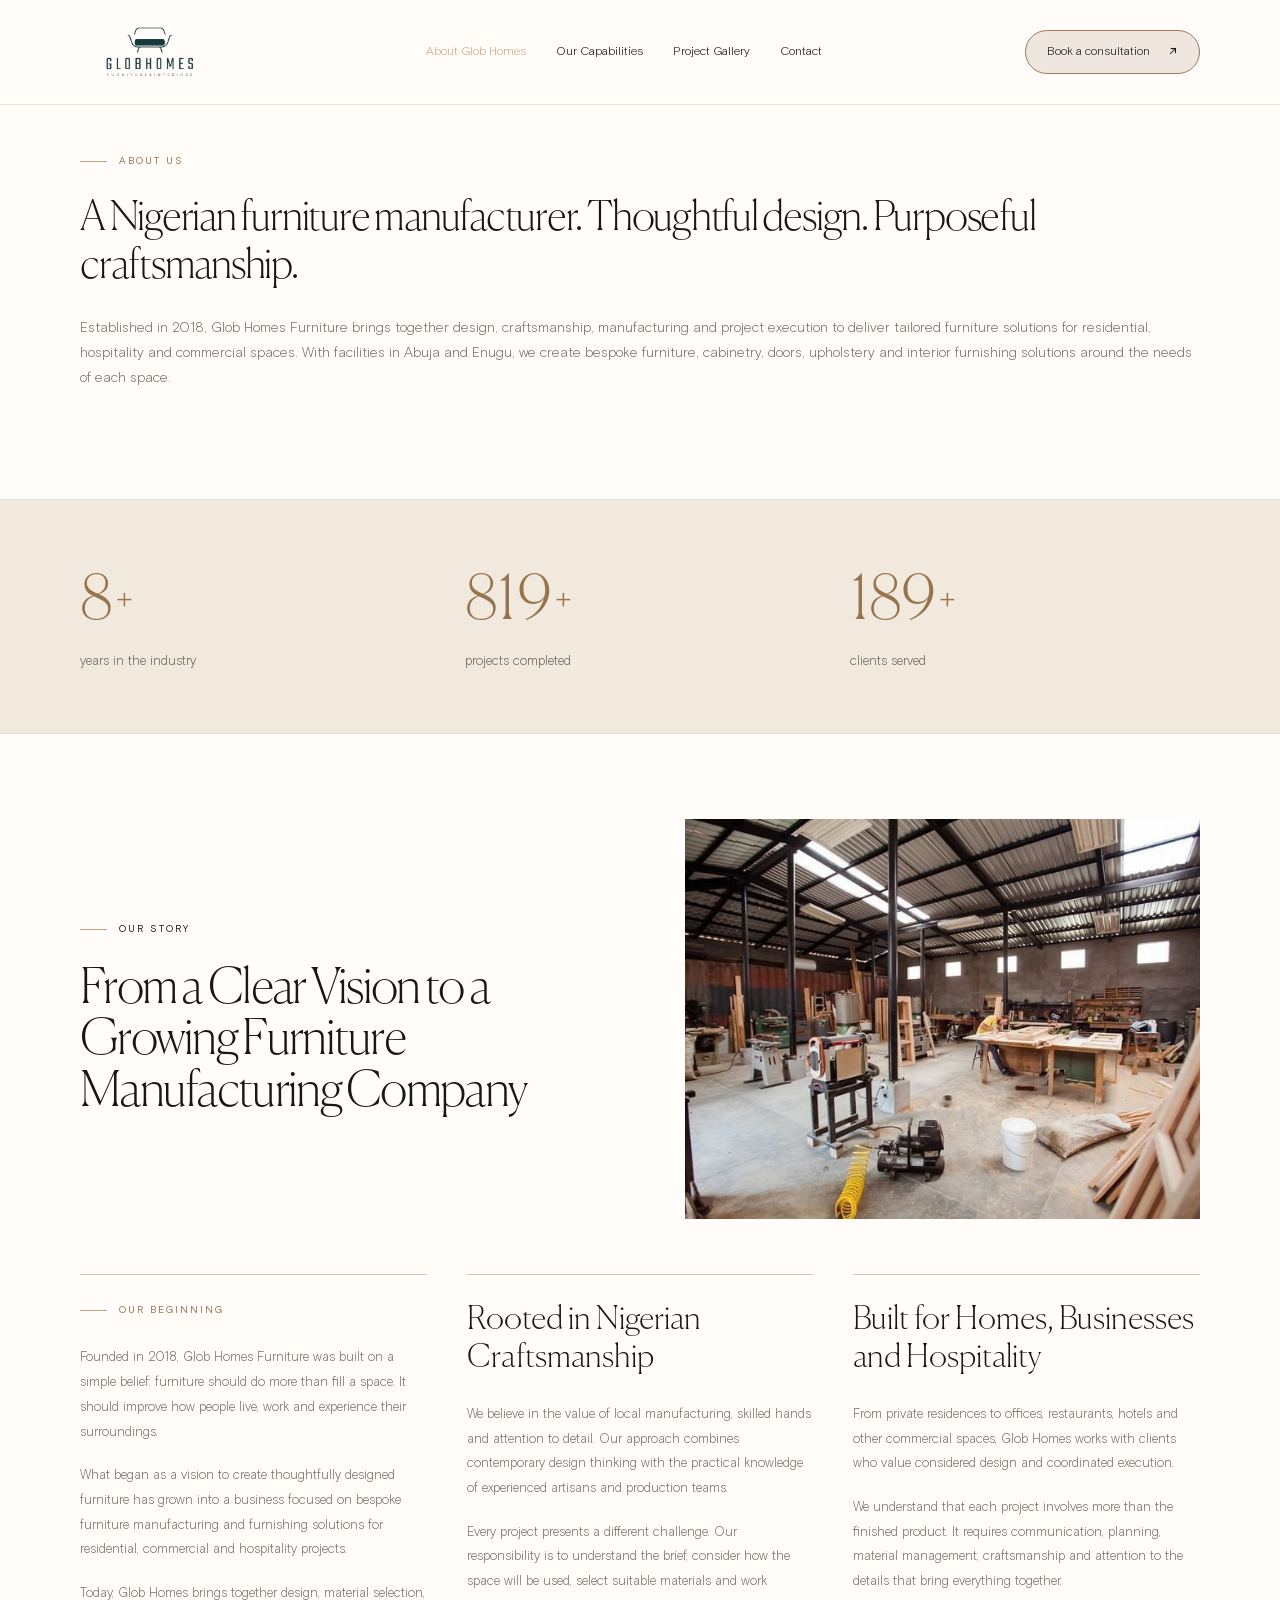
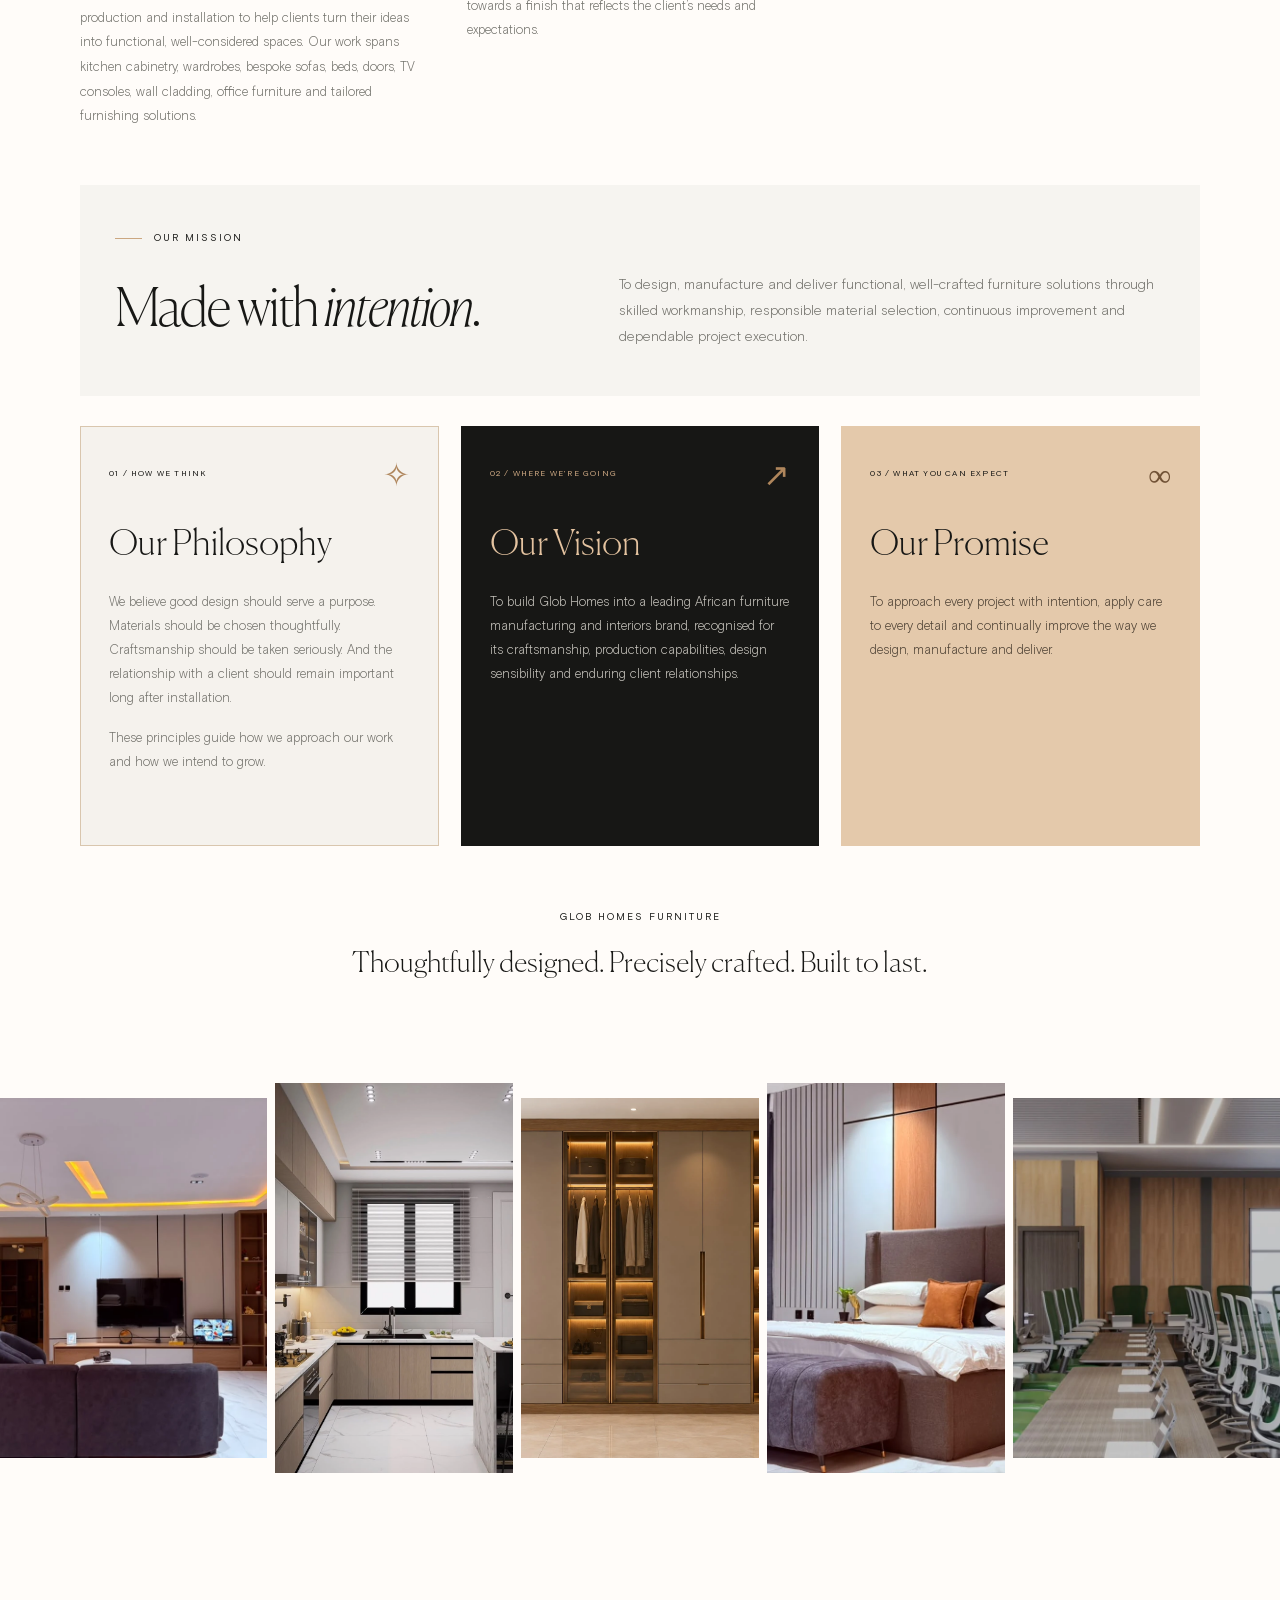
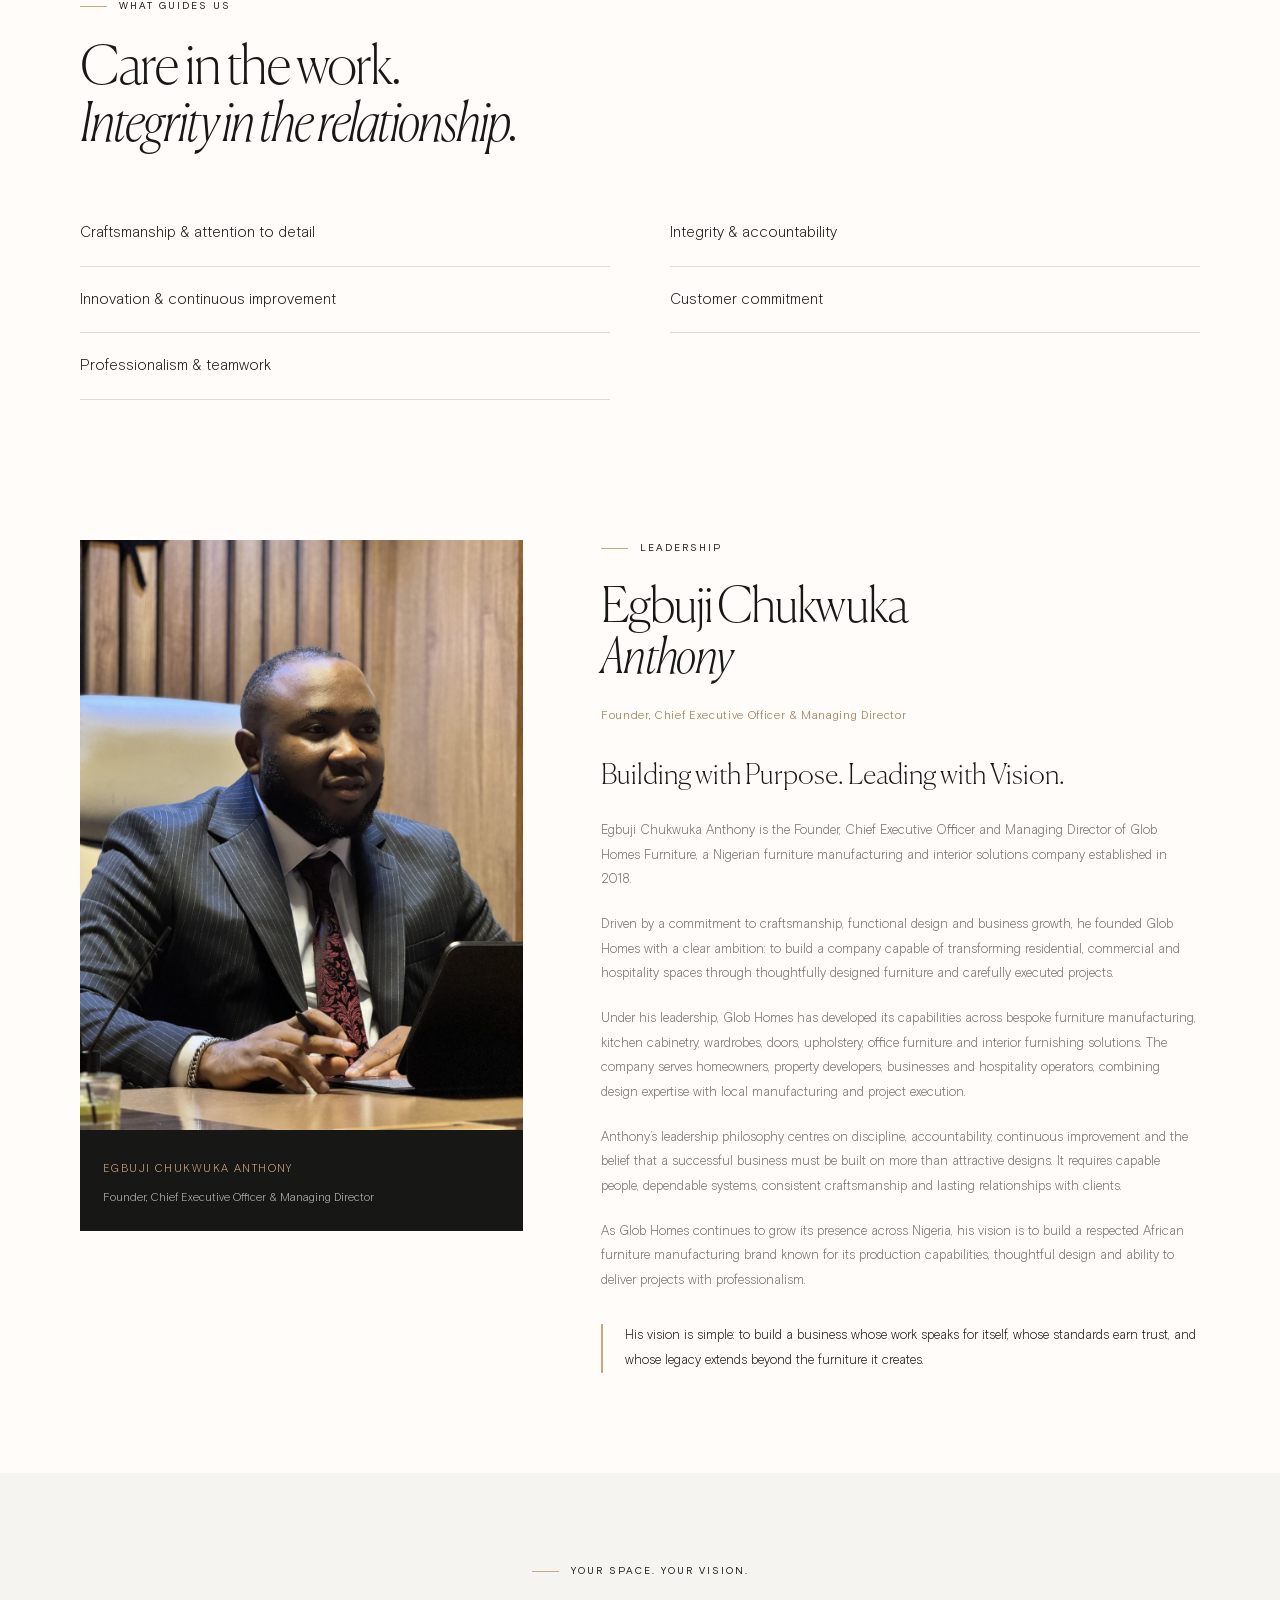
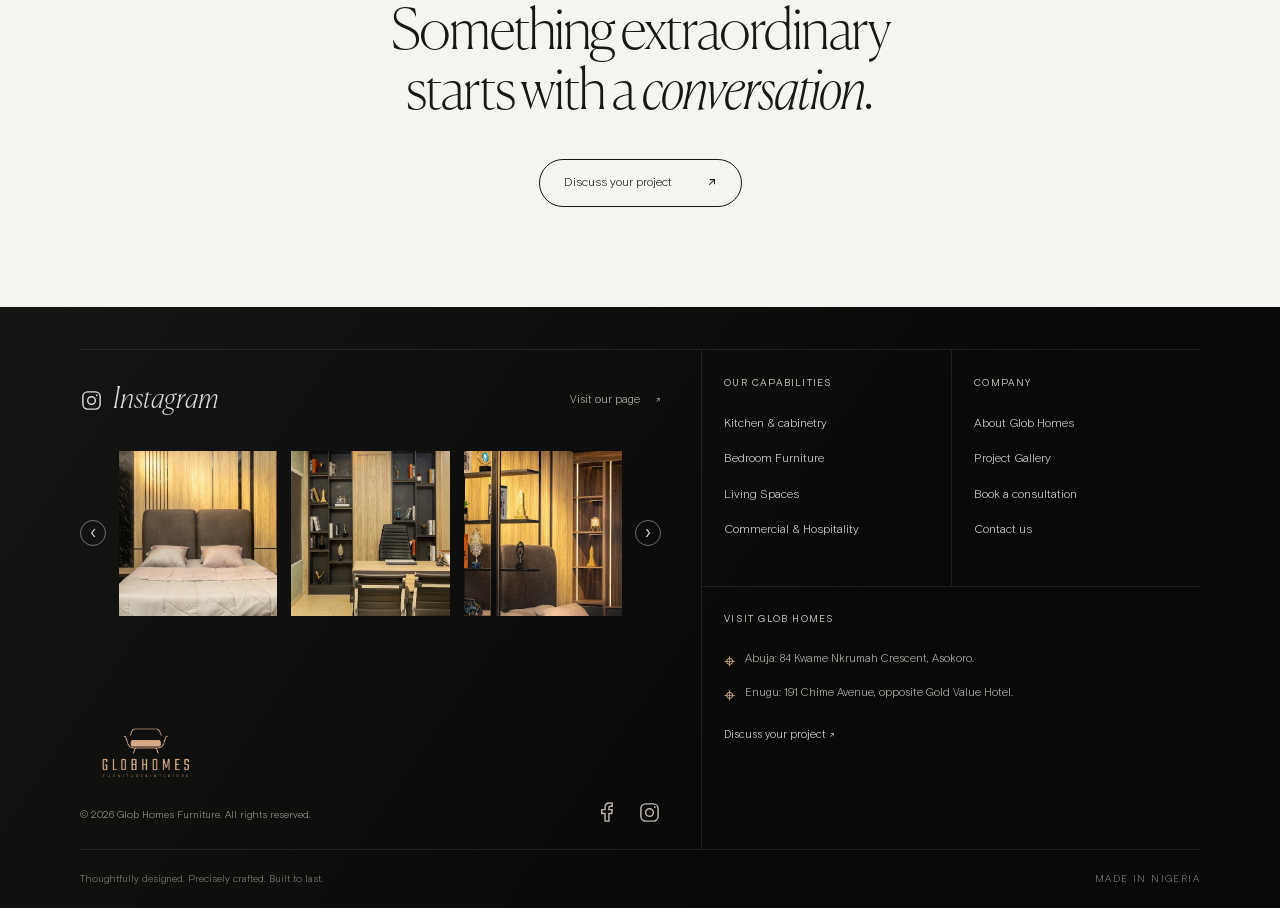
==== commit c7ff0242: "Publish latest homepage, capabilities, About and project gallery updates" ====
--- a/about.html
+++ b/about.html
@@ -1 +1 @@
-<!doctype html><html lang="en"><head><meta charset="utf-8"><meta name="viewport" content="width=device-width,initial-scale=1"><meta name="description" content="Glob Homes Furniture — bespoke furniture manufacturing, cabinetry and furnishing solutions in Abuja and Enugu, Nigeria."><title>Glob Homes — Thoughtfully designed. Precisely crafted.</title><link rel="stylesheet" href="style.css?v=projects-11"><script defer src="app.js?v=projects-11"></script></head><body class="inner-page"><a class="skip" href="#main">Skip to content</a><header id="header"><a class="brand" href="index.html" aria-label="Glob Homes home"><img src="assets/logo-original.png" alt="Glob Homes Furniture and Interiors"></a><nav id="nav" aria-label="Main navigation"><a href="about.html">About Glob Homes</a><a href="capabilities.html">Our Capabilities</a><a href="projects.html">Projects</a><a href="contact.html">Contact</a></nav><a class="button header-cta" href="contact.html">Book a consultation <span>↗</span></a><button id="menu" aria-label="Open navigation" aria-expanded="false" aria-controls="nav"><span></span><span></span></button></header><main id="main"></main><footer class="reference-footer"><div class="footer-panel-left"><div class="instagram-heading"><a class="instagram-title" href="https://www.instagram.com/globhomes_furnitures" target="_blank" rel="noreferrer"><svg viewBox="0 0 24 24" fill="none" stroke="currentColor" stroke-width="1.5" aria-hidden="true"><rect x="3" y="3" width="18" height="18" rx="5"/><circle cx="12" cy="12" r="4"/><circle cx="17.5" cy="6.5" r=".9" fill="currentColor" stroke="none"/></svg><span>Instagram</span></a><a class="visit-instagram" href="https://www.instagram.com/globhomes_furnitures" target="_blank" rel="noreferrer">Visit our page <span>↗</span></a></div><div class="instagram-carousel"><button class="feed-arrow feed-prev" aria-label="Previous Instagram photos">‹</button><div class="instagram-track" aria-label="Glob Homes photo highlights"><a href="https://www.instagram.com/globhomes_furnitures" target="_blank" rel="noreferrer" aria-label="View Glob Homes on Instagram: Bedroom furniture and wall finishes"><img loading="lazy" src="assets/bedroom.webp" alt="Bedroom furniture and wall finishes"><span><svg viewBox="0 0 24 24" fill="none" stroke="currentColor" stroke-width="1.5" aria-hidden="true"><rect x="3" y="3" width="18" height="18" rx="5"/><circle cx="12" cy="12" r="4"/><circle cx="17.5" cy="6.5" r=".9" fill="currentColor" stroke="none"/></svg></span></a><a href="https://www.instagram.com/globhomes_furnitures" target="_blank" rel="noreferrer" aria-label="View Glob Homes on Instagram: Bespoke office furniture"><img loading="lazy" src="assets/office.webp" alt="Bespoke office furniture"><span><svg viewBox="0 0 24 24" fill="none" stroke="currentColor" stroke-width="1.5" aria-hidden="true"><rect x="3" y="3" width="18" height="18" rx="5"/><circle cx="12" cy="12" r="4"/><circle cx="17.5" cy="6.5" r=".9" fill="currentColor" stroke="none"/></svg></span></a><a href="https://www.instagram.com/globhomes_furnitures" target="_blank" rel="noreferrer" aria-label="View Glob Homes on Instagram: Fitted shelving"><img loading="lazy" src="assets/shelving.webp" alt="Fitted shelving"><span><svg viewBox="0 0 24 24" fill="none" stroke="currentColor" stroke-width="1.5" aria-hidden="true"><rect x="3" y="3" width="18" height="18" rx="5"/><circle cx="12" cy="12" r="4"/><circle cx="17.5" cy="6.5" r=".9" fill="currentColor" stroke="none"/></svg></span></a><a href="https://www.instagram.com/globhomes_furnitures" target="_blank" rel="noreferrer" aria-label="View Glob Homes on Instagram: Bedroom details"><img loading="lazy" src="assets/bedroom-detail.webp" alt="Bedroom details"><span><svg viewBox="0 0 24 24" fill="none" stroke="currentColor" stroke-width="1.5" aria-hidden="true"><rect x="3" y="3" width="18" height="18" rx="5"/><circle cx="12" cy="12" r="4"/><circle cx="17.5" cy="6.5" r=".9" fill="currentColor" stroke="none"/></svg></span></a><a href="https://www.instagram.com/globhomes_furnitures" target="_blank" rel="noreferrer" aria-label="View Glob Homes on Instagram: Office cabinetry"><img loading="lazy" src="assets/office-detail.webp" alt="Office cabinetry"><span><svg viewBox="0 0 24 24" fill="none" stroke="currentColor" stroke-width="1.5" aria-hidden="true"><rect x="3" y="3" width="18" height="18" rx="5"/><circle cx="12" cy="12" r="4"/><circle cx="17.5" cy="6.5" r=".9" fill="currentColor" stroke="none"/></svg></span></a></div><button class="feed-arrow feed-next" aria-label="Next Instagram photos">›</button></div><div class="footer-brand-row"><div><a class="brand" href="index.html"><img src="assets/logo-original.png" alt="Glob Homes Furniture and Interiors"></a><p>© 2026 Glob Homes Furniture. All rights reserved.</p></div><div class="social-icons"><a href="https://web.facebook.com/profile.php?id=100088973304672" target="_blank" rel="noreferrer" aria-label="Glob Homes on Facebook"><svg viewBox="0 0 24 24" fill="none" stroke="currentColor" stroke-width="1.5" stroke-linejoin="round" aria-hidden="true"><path d="M14.5 21v-8h3l.5-4h-3.5V7c0-1 .4-1.5 1.7-1.5H18V2.2c-.7-.1-1.8-.2-2.8-.2-3 0-4.7 1.8-4.7 4.8V9H7v4h3.5v8z"/></svg></a><a href="https://www.instagram.com/globhomes_furnitures" target="_blank" rel="noreferrer" aria-label="Glob Homes on Instagram"><svg viewBox="0 0 24 24" fill="none" stroke="currentColor" stroke-width="1.5" aria-hidden="true"><rect x="3" y="3" width="18" height="18" rx="5"/><circle cx="12" cy="12" r="4"/><circle cx="17.5" cy="6.5" r=".9" fill="currentColor" stroke="none"/></svg></a></div></div></div><div class="footer-panel-right"><div class="footer-link-columns"><div><span class="eyebrow">OUR CAPABILITIES</span><a href="capabilities.html#cabinetry">Kitchen & cabinetry</a><a href="capabilities.html#upholstery">Bespoke furniture</a><a href="capabilities.html#finishes">Doors & wall finishes</a><a href="capabilities.html#commercial">Project furnishing</a></div><div><span class="eyebrow">COMPANY</span><a href="about.html">About Glob Homes</a><a href="projects.html">Projects</a><a href="contact.html">Book a consultation</a><a href="contact.html">Contact us</a></div></div><div class="footer-contact"><span class="eyebrow">VISIT GLOB HOMES</span><p><span aria-hidden="true">⌖</span><span>Abuja: 84 Kwame Nkrumah Crescent, Asokoro.</span></p><p><span aria-hidden="true">⌖</span><span>Enugu: 191 Chime Avenue, opposite Gold Value Hotel.</span></p><a href="contact.html">Discuss your project ↗</a></div></div><div class="footer-base"><span>Thoughtfully designed. Precisely crafted. Built to last.</span><span>MADE IN NIGERIA</span></div></footer><dialog id="viewer"><button aria-label="Close image" id="close-viewer">×</button><img alt=""><p></p></dialog></body></html>
+<!doctype html><html lang="en"><head><meta charset="utf-8"><meta name="viewport" content="width=device-width,initial-scale=1"><meta name="description" content="Glob Homes Furniture — bespoke furniture manufacturing, cabinetry and furnishing solutions in Abuja and Enugu, Nigeria."><title>Glob Homes — Thoughtfully designed. Precisely crafted.</title><link rel="stylesheet" href="style.css?v=hero-slider-23"><script defer src="app.js?v=selected-projects-25"></script></head><body class="inner-page"><a class="skip" href="#main">Skip to content</a><header id="header"><a class="brand" href="index.html" aria-label="Glob Homes home"><img src="assets/logo-original.png" alt="Glob Homes Furniture and Interiors"></a><nav id="nav" aria-label="Main navigation"><a href="about.html">About Glob Homes</a><a href="capabilities.html">Our Capabilities</a><a href="projects.html">Project Gallery</a><a href="contact.html">Contact</a></nav><a class="button header-cta" href="contact.html">Book a consultation <span>↗</span></a><button id="menu" aria-label="Open navigation" aria-expanded="false" aria-controls="nav"><span></span><span></span></button></header><main id="main"></main><footer class="reference-footer"><div class="footer-panel-left"><div class="instagram-heading"><a class="instagram-title" href="https://www.instagram.com/globhomes_furnitures" target="_blank" rel="noreferrer"><svg viewBox="0 0 24 24" fill="none" stroke="currentColor" stroke-width="1.5" aria-hidden="true"><rect x="3" y="3" width="18" height="18" rx="5"/><circle cx="12" cy="12" r="4"/><circle cx="17.5" cy="6.5" r=".9" fill="currentColor" stroke="none"/></svg><span>Instagram</span></a><a class="visit-instagram" href="https://www.instagram.com/globhomes_furnitures" target="_blank" rel="noreferrer">Visit our page <span>↗</span></a></div><div class="instagram-carousel"><button class="feed-arrow feed-prev" aria-label="Previous Instagram photos">‹</button><div class="instagram-track" aria-label="Glob Homes photo highlights"><a href="https://www.instagram.com/globhomes_furnitures" target="_blank" rel="noreferrer" aria-label="View Glob Homes on Instagram: Bedroom furniture and wall finishes"><img loading="lazy" src="assets/bedroom.webp" alt="Bedroom furniture and wall finishes"><span><svg viewBox="0 0 24 24" fill="none" stroke="currentColor" stroke-width="1.5" aria-hidden="true"><rect x="3" y="3" width="18" height="18" rx="5"/><circle cx="12" cy="12" r="4"/><circle cx="17.5" cy="6.5" r=".9" fill="currentColor" stroke="none"/></svg></span></a><a href="https://www.instagram.com/globhomes_furnitures" target="_blank" rel="noreferrer" aria-label="View Glob Homes on Instagram: Bespoke office furniture"><img loading="lazy" src="assets/office.webp" alt="Bespoke office furniture"><span><svg viewBox="0 0 24 24" fill="none" stroke="currentColor" stroke-width="1.5" aria-hidden="true"><rect x="3" y="3" width="18" height="18" rx="5"/><circle cx="12" cy="12" r="4"/><circle cx="17.5" cy="6.5" r=".9" fill="currentColor" stroke="none"/></svg></span></a><a href="https://www.instagram.com/globhomes_furnitures" target="_blank" rel="noreferrer" aria-label="View Glob Homes on Instagram: Fitted shelving"><img loading="lazy" src="assets/shelving.webp" alt="Fitted shelving"><span><svg viewBox="0 0 24 24" fill="none" stroke="currentColor" stroke-width="1.5" aria-hidden="true"><rect x="3" y="3" width="18" height="18" rx="5"/><circle cx="12" cy="12" r="4"/><circle cx="17.5" cy="6.5" r=".9" fill="currentColor" stroke="none"/></svg></span></a><a href="https://www.instagram.com/globhomes_furnitures" target="_blank" rel="noreferrer" aria-label="View Glob Homes on Instagram: Bedroom details"><img loading="lazy" src="assets/bedroom-detail.webp" alt="Bedroom details"><span><svg viewBox="0 0 24 24" fill="none" stroke="currentColor" stroke-width="1.5" aria-hidden="true"><rect x="3" y="3" width="18" height="18" rx="5"/><circle cx="12" cy="12" r="4"/><circle cx="17.5" cy="6.5" r=".9" fill="currentColor" stroke="none"/></svg></span></a><a href="https://www.instagram.com/globhomes_furnitures" target="_blank" rel="noreferrer" aria-label="View Glob Homes on Instagram: Office cabinetry"><img loading="lazy" src="assets/office-detail.webp" alt="Office cabinetry"><span><svg viewBox="0 0 24 24" fill="none" stroke="currentColor" stroke-width="1.5" aria-hidden="true"><rect x="3" y="3" width="18" height="18" rx="5"/><circle cx="12" cy="12" r="4"/><circle cx="17.5" cy="6.5" r=".9" fill="currentColor" stroke="none"/></svg></span></a></div><button class="feed-arrow feed-next" aria-label="Next Instagram photos">›</button></div><div class="footer-brand-row"><div><a class="brand" href="index.html"><img src="assets/logo-original.png" alt="Glob Homes Furniture and Interiors"></a><p>© 2026 Glob Homes Furniture. All rights reserved.</p></div><div class="social-icons"><a href="https://web.facebook.com/profile.php?id=100088973304672" target="_blank" rel="noreferrer" aria-label="Glob Homes on Facebook"><svg viewBox="0 0 24 24" fill="none" stroke="currentColor" stroke-width="1.5" stroke-linejoin="round" aria-hidden="true"><path d="M14.5 21v-8h3l.5-4h-3.5V7c0-1 .4-1.5 1.7-1.5H18V2.2c-.7-.1-1.8-.2-2.8-.2-3 0-4.7 1.8-4.7 4.8V9H7v4h3.5v8z"/></svg></a><a href="https://www.instagram.com/globhomes_furnitures" target="_blank" rel="noreferrer" aria-label="Glob Homes on Instagram"><svg viewBox="0 0 24 24" fill="none" stroke="currentColor" stroke-width="1.5" aria-hidden="true"><rect x="3" y="3" width="18" height="18" rx="5"/><circle cx="12" cy="12" r="4"/><circle cx="17.5" cy="6.5" r=".9" fill="currentColor" stroke="none"/></svg></a></div></div></div><div class="footer-panel-right"><div class="footer-link-columns"><div><span class="eyebrow">OUR CAPABILITIES</span><a href="capabilities.html#cabinetry">Kitchen & cabinetry</a><a href="capabilities.html#upholstery">Bedroom Furniture</a><a href="capabilities.html#living-spaces">Living Spaces</a><a href="capabilities.html#commercial">Commercial &amp; Hospitality</a></div><div><span class="eyebrow">COMPANY</span><a href="about.html">About Glob Homes</a><a href="projects.html">Project Gallery</a><a href="contact.html">Book a consultation</a><a href="contact.html">Contact us</a></div></div><div class="footer-contact"><span class="eyebrow">VISIT GLOB HOMES</span><p><span aria-hidden="true">⌖</span><span>Abuja: 84 Kwame Nkrumah Crescent, Asokoro.</span></p><p><span aria-hidden="true">⌖</span><span>Enugu: 191 Chime Avenue, opposite Gold Value Hotel.</span></p><a href="contact.html">Discuss your project ↗</a></div></div><div class="footer-base"><span>Thoughtfully designed. Precisely crafted. Built to last.</span><span>MADE IN NIGERIA</span></div></footer><dialog id="viewer"><button aria-label="Close image" id="close-viewer">×</button><img alt=""><p></p></dialog></body></html>
--- a/style.css
+++ b/style.css
@@ -67,3 +67,13 @@
 @media(max-width:1000px){.reference-footer{grid-template-columns:1.1fr 1fr}.footer-panel-left{padding-right:25px}.instagram-track>a{flex-basis:calc((100% - 14px)/2)}.instagram-track img{height:150px}.footer-link-columns>div{padding-left:17px;padding-right:15px}.footer-link-columns a{font-size:11px}}
 @media(max-width:760px){.reference-footer{grid-template-columns:1fr;padding:30px 7% 20px}.footer-panel-left{padding:20px 0 30px;border-right:0}.instagram-title>span{font-size:28px}.instagram-heading{margin-bottom:24px}.instagram-track>a{flex-basis:calc((100% - 12px)/2)}.instagram-track{gap:12px}.instagram-track img{height:160px}.instagram-carousel{gap:9px}.footer-brand-row{margin-top:45px}.footer-brand-row p{max-width:205px;line-height:1.6}.social-icons{gap:15px}.footer-link-columns>div{padding:25px 18px 20px 0}.footer-link-columns>div+div{padding-left:20px}.footer-contact{padding:25px 0}.footer-base{flex-direction:column;gap:10px;font-size:9px}.reference-footer .eyebrow{font-size:9px}}
 .project-stories{padding-top:30px;padding-bottom:20px}.project-case{padding:35px 0 65px}.project-case+.project-case{border-top:1px solid var(--line);padding-top:60px}.project-case-heading{display:grid;grid-template-columns:1.2fr 1fr;gap:12%;align-items:end;margin-bottom:35px}.project-case-heading h2{font-size:clamp(36px,3.6vw,52px)}.project-case-heading p{font-size:14px;line-height:1.85;max-width:420px}.project-case-images{display:grid;grid-template-columns:1.35fr 1fr;gap:22px}.project-case-images .gallery-item img,.project-case-images .gallery-item:last-child img{height:440px}.project-tags{display:flex;flex-wrap:wrap;gap:12px;margin-top:22px}.project-tags span{font-size:10px;border:1px solid #d8cbb9;border-radius:30px;padding:6px 15px;color:#8a6c4b}.project-more{padding-top:30px;padding-bottom:90px}@media(max-width:760px){.project-case-heading{grid-template-columns:1fr;gap:24px}.project-case-heading h2{font-size:38px}.project-case-heading p{font-size:13px}.project-case-images{grid-template-columns:1fr;gap:16px}.project-case-images .gallery-item img,.project-case-images .gallery-item:last-child img{height:340px}.project-case{padding-top:15px;padding-bottom:45px}.project-case+.project-case{padding-top:40px}.project-more{padding-bottom:60px}.project-tags{gap:8px}.project-tags span{font-size:9px;padding:5px 12px}}
+.door-gallery{padding-top:45px;padding-bottom:80px;border-bottom:1px solid var(--line)}.door-gallery .section-heading>p{max-width:330px;font-size:13px}.door-gallery-grid{display:grid;grid-template-columns:repeat(3,minmax(0,1fr));gap:22px}.door-gallery-grid .gallery-item img,.door-gallery-grid .gallery-item:last-child img{height:440px;object-position:center}.door-gallery-grid .gallery-item:first-child{grid-row:span 2}.door-gallery-grid .gallery-item:first-child img{height:902px}.capability#finishes>img{object-position:center}@media(max-width:760px){.door-gallery{padding-top:35px;padding-bottom:50px}.door-gallery-grid{grid-template-columns:1fr 1fr;gap:14px}.door-gallery-grid .gallery-item:first-child{grid-row:auto;grid-column:1/-1}.door-gallery-grid .gallery-item img,.door-gallery-grid .gallery-item:last-child img{height:280px}.door-gallery-grid .gallery-item:first-child img{height:440px}.door-gallery-grid .gallery-item>span{left:12px;bottom:14px}}
+.hero{min-height:870px;max-height:none}.hero-content{max-width:980px;padding-top:165px;padding-bottom:125px}.hero h1{font-size:clamp(56px,5.5vw,79px);line-height:1.08}.hero-content p{max-width:580px;font-size:14px;line-height:1.85;margin:20px 0}.hero-content .button{margin-top:8px}@media(max-width:760px){.hero{height:auto;min-height:900px}.hero-content{padding:145px 7% 115px}.hero h1{font-size:clamp(40px,10.8vw,62px)}.hero-content p{font-size:13px;margin:23px 0;max-width:100%}.hero-content .eyebrow{font-size:8px;letter-spacing:.12em;line-height:1.8}.hero-bottom{bottom:28px}}
+.project-mosaic{display:grid;grid-template-columns:repeat(3,minmax(0,1fr));grid-auto-rows:300px;grid-auto-flow:row dense;gap:4px;padding-top:0;padding-bottom:80px}.mosaic-photo{border:0;padding:0;background:#ede8df;position:relative;overflow:hidden;cursor:zoom-in;min-width:0}.mosaic-wide{grid-column:span 2}.mosaic-photo img{height:100%;width:100%;object-fit:cover;transition:transform .5s ease,filter .3s}.mosaic-photo:hover img{transform:scale(1.025);filter:brightness(.88)}.mosaic-open{position:absolute;right:18px;bottom:18px;display:grid;place-items:center;border:1px solid #fff9;border-radius:50%;width:35px;height:35px;color:#fff;background:#0003;font-size:19px;opacity:0;transition:opacity .2s}.mosaic-photo:hover .mosaic-open,.mosaic-photo:focus-visible .mosaic-open{opacity:1}.project-viewer{padding:35px 50px 22px;max-width:95vw;background:#121211}.project-viewer img{max-width:80vw;max-height:78svh;object-fit:contain;margin:auto}.project-viewer p{font-size:11px;text-align:center;max-width:75vw;margin:17px auto 0}.viewer-prev,.viewer-next{position:absolute;top:45%;width:35px;height:45px;border:0;background:transparent;color:#fff;font-size:36px;line-height:1}.viewer-prev{left:5px}.viewer-next{right:5px}.project-viewer #close-viewer{width:38px;height:35px;right:5px;background:#121211}
+@media(min-width:1600px){.project-mosaic{grid-auto-rows:370px}}
+@media(max-width:760px){.project-mosaic{grid-template-columns:repeat(2,minmax(0,1fr));grid-auto-rows:210px;gap:4px;padding-bottom:50px}.mosaic-wide{grid-column:span 2}.mosaic-photo img{object-position:center}.mosaic-open{width:27px;height:27px;right:10px;bottom:10px;font-size:15px}.project-viewer{padding:34px 30px 20px;max-width:96vw}.project-viewer img{max-width:78vw;max-height:75svh}.project-viewer p{font-size:10px}.viewer-prev,.viewer-next{width:27px;font-size:29px}.viewer-prev{left:0}.viewer-next{right:0}}
+@media(max-width:380px){.project-mosaic{grid-auto-rows:175px}}
+
+#story h2{max-width:520px;font-size:clamp(38px,3.8vw,56px);line-height:1.12;text-wrap:balance}
+
+.hero>.hero-image{opacity:0;transition:opacity 1.2s ease}.hero>.hero-image:first-child,.hero>.hero-image.is-active{opacity:1}.hero:has(.hero-image.is-active:not(:first-child))>.hero-image:first-child{opacity:0}.hero-slider-controls{position:absolute;right:6.25%;bottom:85px;display:flex;gap:15px;align-items:center;color:white;z-index:2}.hero-slider-controls button{background:transparent;color:inherit;border:1px solid #ffffff70;width:36px;height:36px;border-radius:50%;padding:0;display:grid;place-items:center}.hero-dots{display:flex;gap:10px}.hero-dots button{width:7px;height:7px;background:#ffffff35;border:0}.hero-dots button[aria-pressed=true]{background:var(--gold)}.hero-slider-controls .hero-pause{font-size:12px}.hero-content{z-index:1}@media(max-width:760px){.hero-slider-controls{bottom:90px;gap:12px}.hero-slider-controls button{width:32px;height:32px}.hero-dots button{width:7px;height:7px}}@media(prefers-reduced-motion:reduce){.hero>.hero-image{transition:none}}
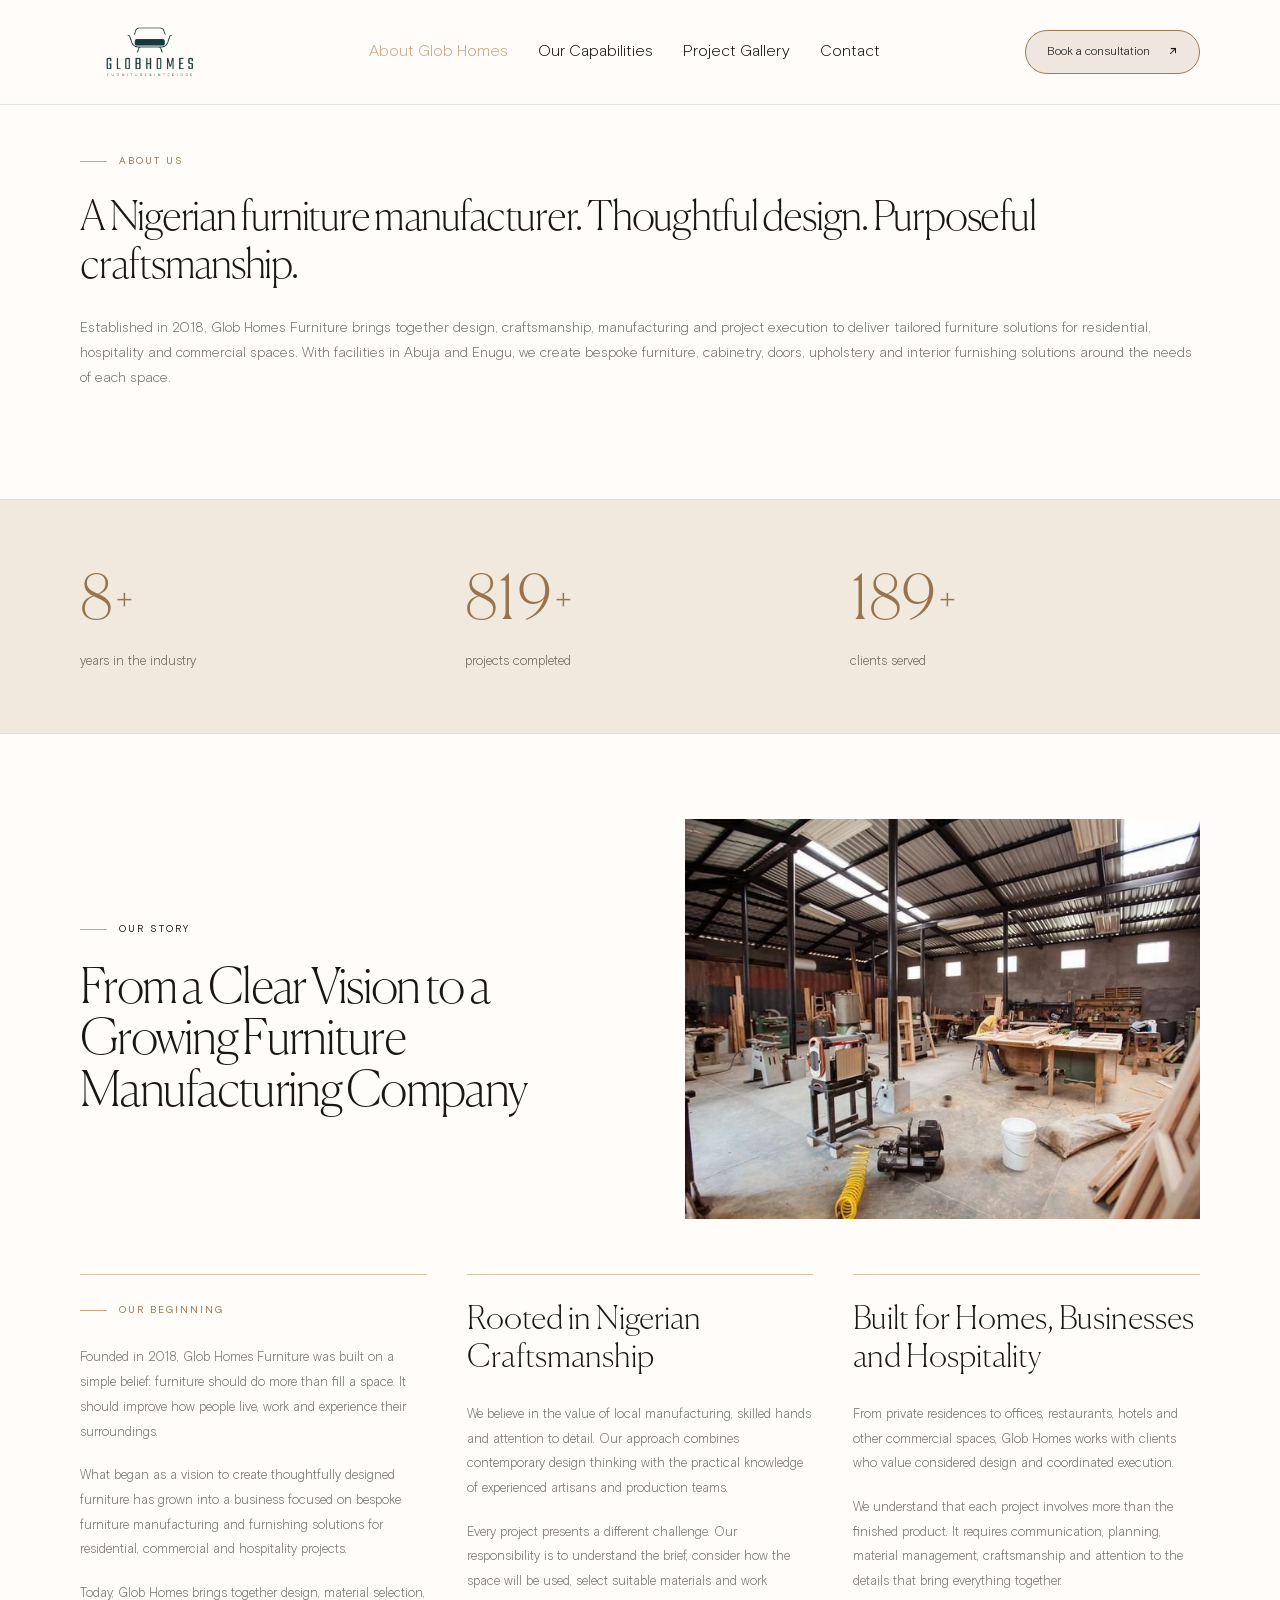
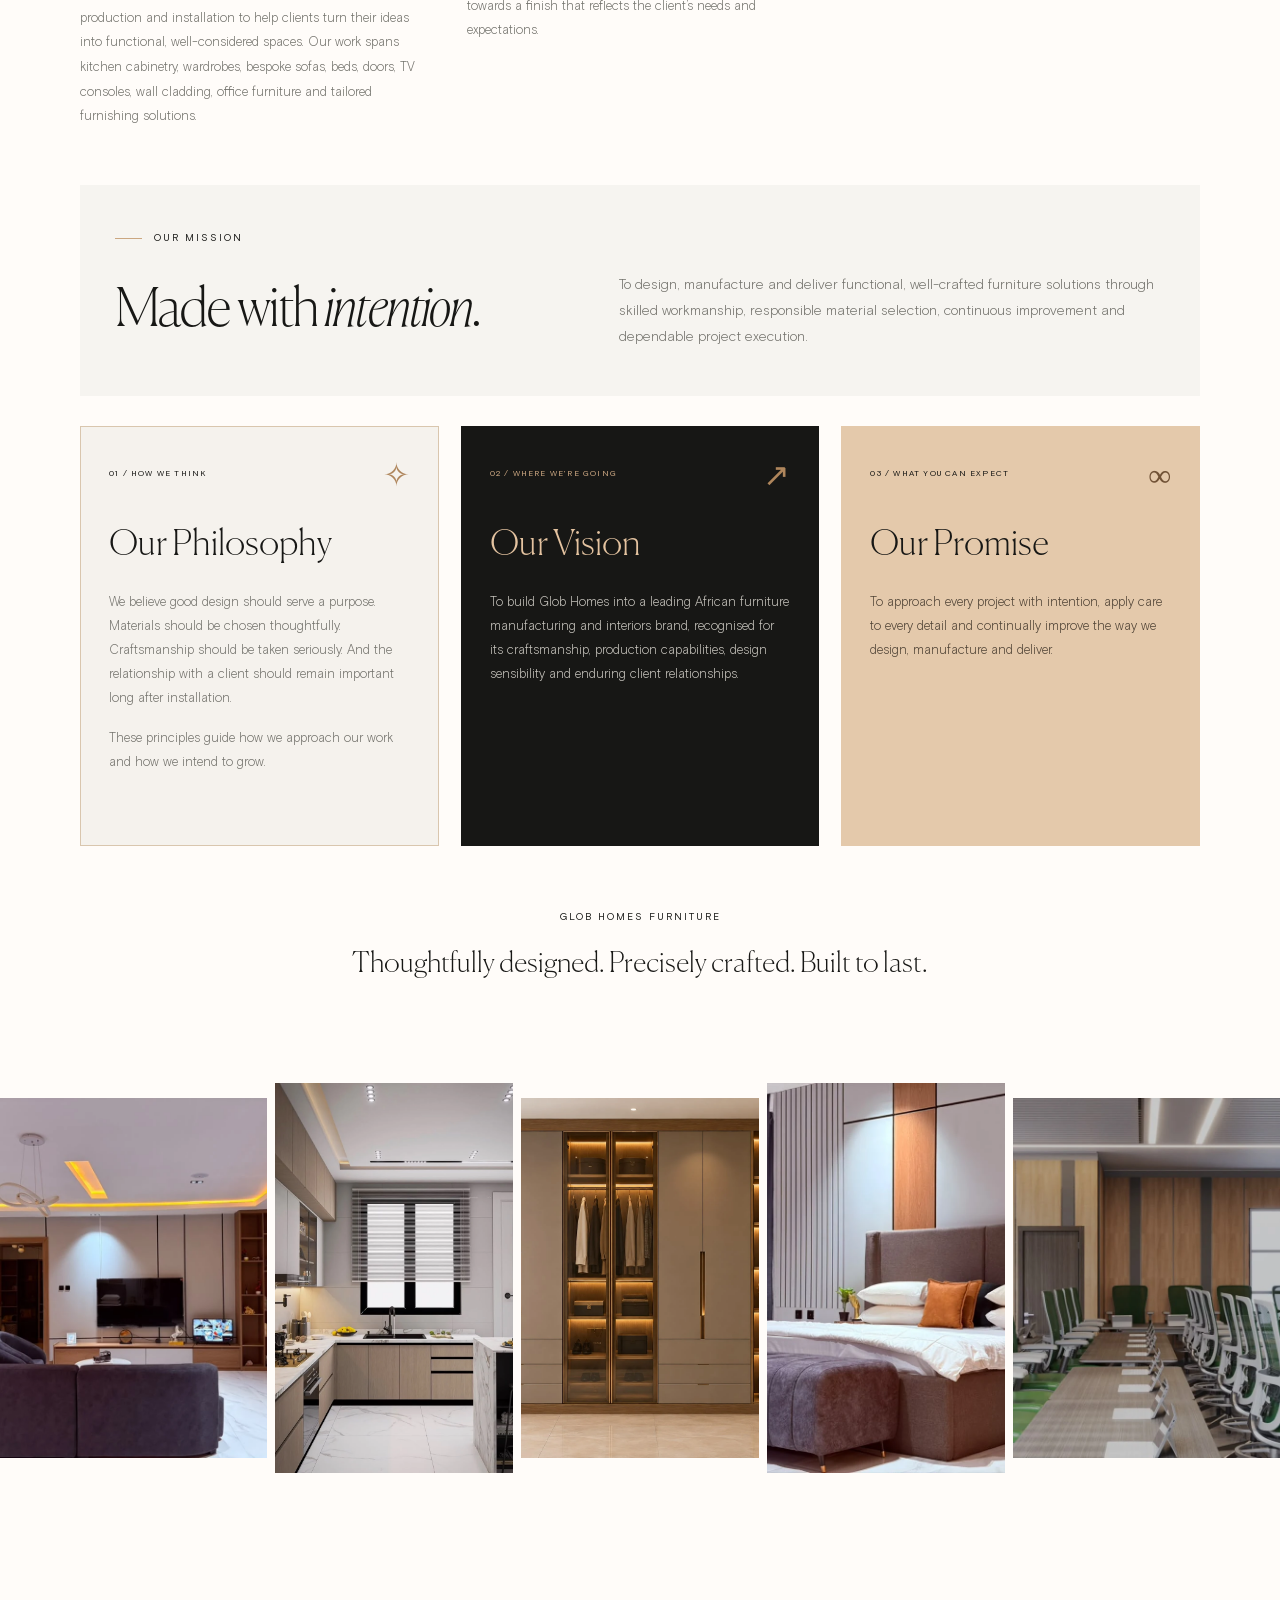
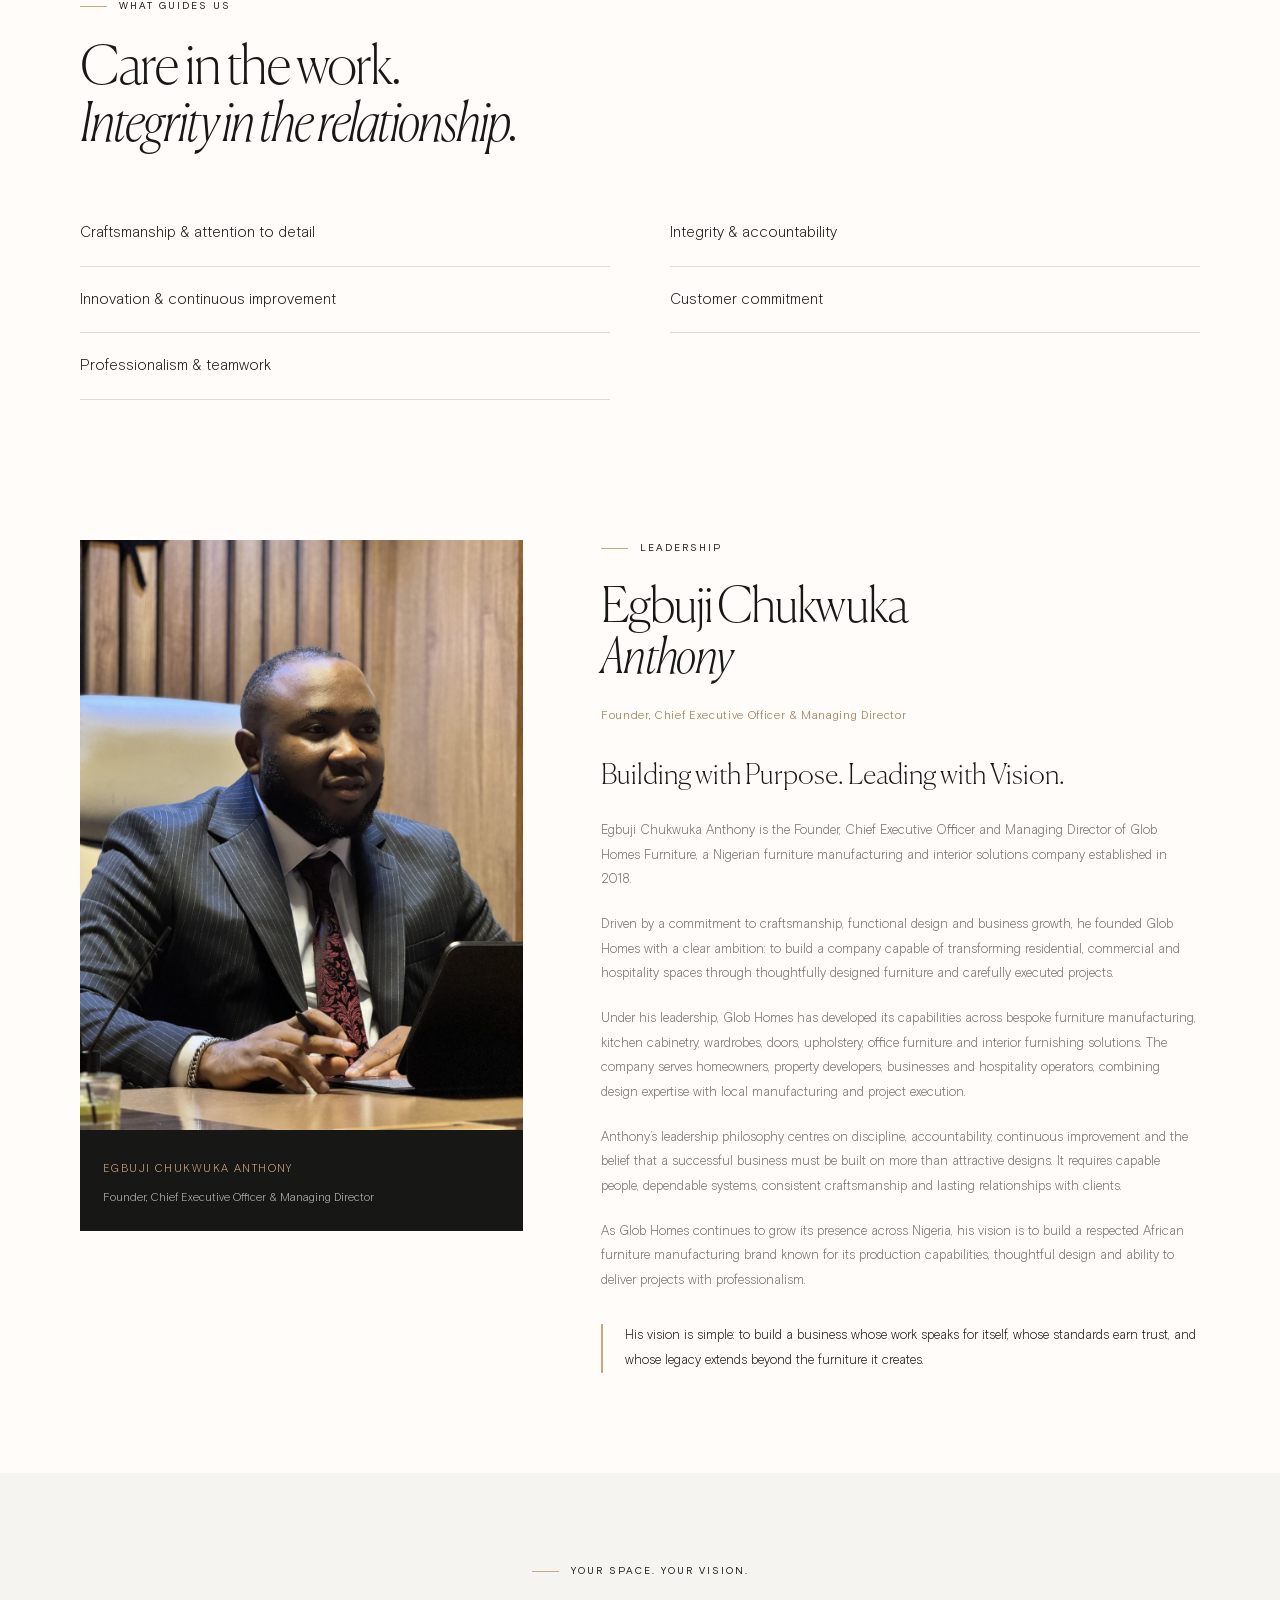
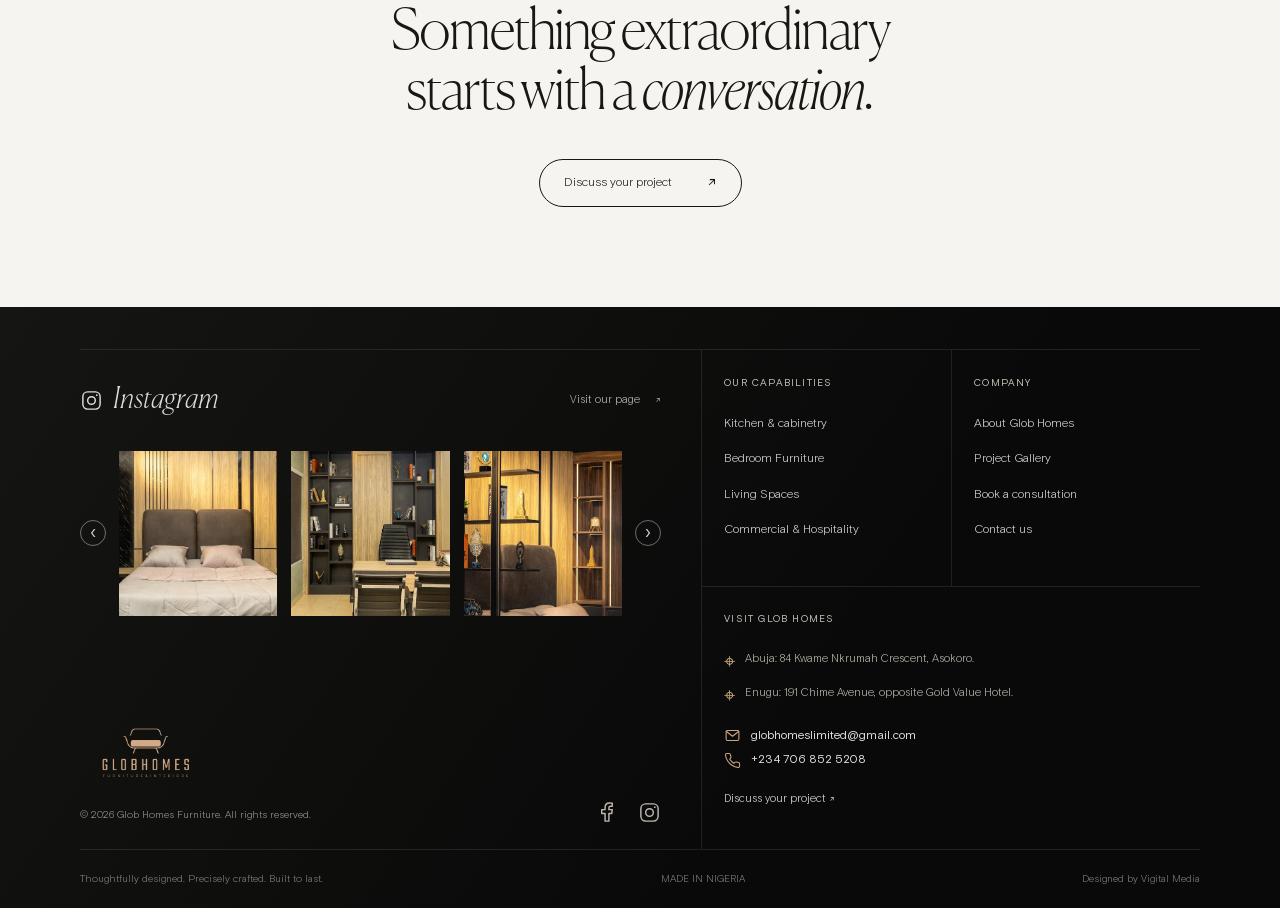
==== commit 9bf4e19a: "Update approach, contact form and footer details" ====
--- a/about.html
+++ b/about.html
@@ -1 +1 @@
-<!doctype html><html lang="en"><head><meta charset="utf-8"><meta name="viewport" content="width=device-width,initial-scale=1"><meta name="description" content="Glob Homes Furniture — bespoke furniture manufacturing, cabinetry and furnishing solutions in Abuja and Enugu, Nigeria."><title>Glob Homes — Thoughtfully designed. Precisely crafted.</title><link rel="stylesheet" href="style.css?v=hero-slider-23"><script defer src="app.js?v=selected-projects-25"></script></head><body class="inner-page"><a class="skip" href="#main">Skip to content</a><header id="header"><a class="brand" href="index.html" aria-label="Glob Homes home"><img src="assets/logo-original.png" alt="Glob Homes Furniture and Interiors"></a><nav id="nav" aria-label="Main navigation"><a href="about.html">About Glob Homes</a><a href="capabilities.html">Our Capabilities</a><a href="projects.html">Project Gallery</a><a href="contact.html">Contact</a></nav><a class="button header-cta" href="contact.html">Book a consultation <span>↗</span></a><button id="menu" aria-label="Open navigation" aria-expanded="false" aria-controls="nav"><span></span><span></span></button></header><main id="main"></main><footer class="reference-footer"><div class="footer-panel-left"><div class="instagram-heading"><a class="instagram-title" href="https://www.instagram.com/globhomes_furnitures" target="_blank" rel="noreferrer"><svg viewBox="0 0 24 24" fill="none" stroke="currentColor" stroke-width="1.5" aria-hidden="true"><rect x="3" y="3" width="18" height="18" rx="5"/><circle cx="12" cy="12" r="4"/><circle cx="17.5" cy="6.5" r=".9" fill="currentColor" stroke="none"/></svg><span>Instagram</span></a><a class="visit-instagram" href="https://www.instagram.com/globhomes_furnitures" target="_blank" rel="noreferrer">Visit our page <span>↗</span></a></div><div class="instagram-carousel"><button class="feed-arrow feed-prev" aria-label="Previous Instagram photos">‹</button><div class="instagram-track" aria-label="Glob Homes photo highlights"><a href="https://www.instagram.com/globhomes_furnitures" target="_blank" rel="noreferrer" aria-label="View Glob Homes on Instagram: Bedroom furniture and wall finishes"><img loading="lazy" src="assets/bedroom.webp" alt="Bedroom furniture and wall finishes"><span><svg viewBox="0 0 24 24" fill="none" stroke="currentColor" stroke-width="1.5" aria-hidden="true"><rect x="3" y="3" width="18" height="18" rx="5"/><circle cx="12" cy="12" r="4"/><circle cx="17.5" cy="6.5" r=".9" fill="currentColor" stroke="none"/></svg></span></a><a href="https://www.instagram.com/globhomes_furnitures" target="_blank" rel="noreferrer" aria-label="View Glob Homes on Instagram: Bespoke office furniture"><img loading="lazy" src="assets/office.webp" alt="Bespoke office furniture"><span><svg viewBox="0 0 24 24" fill="none" stroke="currentColor" stroke-width="1.5" aria-hidden="true"><rect x="3" y="3" width="18" height="18" rx="5"/><circle cx="12" cy="12" r="4"/><circle cx="17.5" cy="6.5" r=".9" fill="currentColor" stroke="none"/></svg></span></a><a href="https://www.instagram.com/globhomes_furnitures" target="_blank" rel="noreferrer" aria-label="View Glob Homes on Instagram: Fitted shelving"><img loading="lazy" src="assets/shelving.webp" alt="Fitted shelving"><span><svg viewBox="0 0 24 24" fill="none" stroke="currentColor" stroke-width="1.5" aria-hidden="true"><rect x="3" y="3" width="18" height="18" rx="5"/><circle cx="12" cy="12" r="4"/><circle cx="17.5" cy="6.5" r=".9" fill="currentColor" stroke="none"/></svg></span></a><a href="https://www.instagram.com/globhomes_furnitures" target="_blank" rel="noreferrer" aria-label="View Glob Homes on Instagram: Bedroom details"><img loading="lazy" src="assets/bedroom-detail.webp" alt="Bedroom details"><span><svg viewBox="0 0 24 24" fill="none" stroke="currentColor" stroke-width="1.5" aria-hidden="true"><rect x="3" y="3" width="18" height="18" rx="5"/><circle cx="12" cy="12" r="4"/><circle cx="17.5" cy="6.5" r=".9" fill="currentColor" stroke="none"/></svg></span></a><a href="https://www.instagram.com/globhomes_furnitures" target="_blank" rel="noreferrer" aria-label="View Glob Homes on Instagram: Office cabinetry"><img loading="lazy" src="assets/office-detail.webp" alt="Office cabinetry"><span><svg viewBox="0 0 24 24" fill="none" stroke="currentColor" stroke-width="1.5" aria-hidden="true"><rect x="3" y="3" width="18" height="18" rx="5"/><circle cx="12" cy="12" r="4"/><circle cx="17.5" cy="6.5" r=".9" fill="currentColor" stroke="none"/></svg></span></a></div><button class="feed-arrow feed-next" aria-label="Next Instagram photos">›</button></div><div class="footer-brand-row"><div><a class="brand" href="index.html"><img src="assets/logo-original.png" alt="Glob Homes Furniture and Interiors"></a><p>© 2026 Glob Homes Furniture. All rights reserved.</p></div><div class="social-icons"><a href="https://web.facebook.com/profile.php?id=100088973304672" target="_blank" rel="noreferrer" aria-label="Glob Homes on Facebook"><svg viewBox="0 0 24 24" fill="none" stroke="currentColor" stroke-width="1.5" stroke-linejoin="round" aria-hidden="true"><path d="M14.5 21v-8h3l.5-4h-3.5V7c0-1 .4-1.5 1.7-1.5H18V2.2c-.7-.1-1.8-.2-2.8-.2-3 0-4.7 1.8-4.7 4.8V9H7v4h3.5v8z"/></svg></a><a href="https://www.instagram.com/globhomes_furnitures" target="_blank" rel="noreferrer" aria-label="Glob Homes on Instagram"><svg viewBox="0 0 24 24" fill="none" stroke="currentColor" stroke-width="1.5" aria-hidden="true"><rect x="3" y="3" width="18" height="18" rx="5"/><circle cx="12" cy="12" r="4"/><circle cx="17.5" cy="6.5" r=".9" fill="currentColor" stroke="none"/></svg></a></div></div></div><div class="footer-panel-right"><div class="footer-link-columns"><div><span class="eyebrow">OUR CAPABILITIES</span><a href="capabilities.html#cabinetry">Kitchen & cabinetry</a><a href="capabilities.html#upholstery">Bedroom Furniture</a><a href="capabilities.html#living-spaces">Living Spaces</a><a href="capabilities.html#commercial">Commercial &amp; Hospitality</a></div><div><span class="eyebrow">COMPANY</span><a href="about.html">About Glob Homes</a><a href="projects.html">Project Gallery</a><a href="contact.html">Book a consultation</a><a href="contact.html">Contact us</a></div></div><div class="footer-contact"><span class="eyebrow">VISIT GLOB HOMES</span><p><span aria-hidden="true">⌖</span><span>Abuja: 84 Kwame Nkrumah Crescent, Asokoro.</span></p><p><span aria-hidden="true">⌖</span><span>Enugu: 191 Chime Avenue, opposite Gold Value Hotel.</span></p><a href="contact.html">Discuss your project ↗</a></div></div><div class="footer-base"><span>Thoughtfully designed. Precisely crafted. Built to last.</span><span>MADE IN NIGERIA</span></div></footer><dialog id="viewer"><button aria-label="Close image" id="close-viewer">×</button><img alt=""><p></p></dialog></body></html>
+<!doctype html><html lang="en"><head><meta charset="utf-8"><meta name="viewport" content="width=device-width,initial-scale=1"><meta name="description" content="Glob Homes Furniture — bespoke furniture manufacturing, cabinetry and furnishing solutions in Abuja and Enugu, Nigeria."><title>Glob Homes — Thoughtfully designed. Precisely crafted.</title><link rel="stylesheet" href="style.css?v=footer-credit-33"><script defer src="app.js?v=contact-icons-32"></script><link rel="icon" type="image/png" sizes="32x32" href="assets/favicon-32.png"><link rel="icon" type="image/png" sizes="192x192" href="assets/favicon-192.png"><link rel="apple-touch-icon" sizes="180x180" href="assets/apple-touch-icon.png"></head><body class="inner-page"><a class="skip" href="#main">Skip to content</a><header id="header"><a class="brand" href="index.html" aria-label="Glob Homes home"><img src="assets/logo-original.png" alt="Glob Homes Furniture and Interiors"></a><nav id="nav" aria-label="Main navigation"><a href="about.html">About Glob Homes</a><a href="capabilities.html">Our Capabilities</a><a href="projects.html">Project Gallery</a><a href="contact.html">Contact</a></nav><a class="button header-cta" href="contact.html">Book a consultation <span>↗</span></a><button id="menu" aria-label="Open navigation" aria-expanded="false" aria-controls="nav"><span></span><span></span></button></header><main id="main"></main><footer class="reference-footer"><div class="footer-panel-left"><div class="instagram-heading"><a class="instagram-title" href="https://www.instagram.com/globhomes_furnitures" target="_blank" rel="noreferrer"><svg viewBox="0 0 24 24" fill="none" stroke="currentColor" stroke-width="1.5" aria-hidden="true"><rect x="3" y="3" width="18" height="18" rx="5"/><circle cx="12" cy="12" r="4"/><circle cx="17.5" cy="6.5" r=".9" fill="currentColor" stroke="none"/></svg><span>Instagram</span></a><a class="visit-instagram" href="https://www.instagram.com/globhomes_furnitures" target="_blank" rel="noreferrer">Visit our page <span>↗</span></a></div><div class="instagram-carousel"><button class="feed-arrow feed-prev" aria-label="Previous Instagram photos">‹</button><div class="instagram-track" aria-label="Glob Homes photo highlights"><a href="https://www.instagram.com/globhomes_furnitures" target="_blank" rel="noreferrer" aria-label="View Glob Homes on Instagram: Bedroom furniture and wall finishes"><img loading="lazy" src="assets/bedroom.webp" alt="Bedroom furniture and wall finishes"><span><svg viewBox="0 0 24 24" fill="none" stroke="currentColor" stroke-width="1.5" aria-hidden="true"><rect x="3" y="3" width="18" height="18" rx="5"/><circle cx="12" cy="12" r="4"/><circle cx="17.5" cy="6.5" r=".9" fill="currentColor" stroke="none"/></svg></span></a><a href="https://www.instagram.com/globhomes_furnitures" target="_blank" rel="noreferrer" aria-label="View Glob Homes on Instagram: Bespoke office furniture"><img loading="lazy" src="assets/office.webp" alt="Bespoke office furniture"><span><svg viewBox="0 0 24 24" fill="none" stroke="currentColor" stroke-width="1.5" aria-hidden="true"><rect x="3" y="3" width="18" height="18" rx="5"/><circle cx="12" cy="12" r="4"/><circle cx="17.5" cy="6.5" r=".9" fill="currentColor" stroke="none"/></svg></span></a><a href="https://www.instagram.com/globhomes_furnitures" target="_blank" rel="noreferrer" aria-label="View Glob Homes on Instagram: Fitted shelving"><img loading="lazy" src="assets/shelving.webp" alt="Fitted shelving"><span><svg viewBox="0 0 24 24" fill="none" stroke="currentColor" stroke-width="1.5" aria-hidden="true"><rect x="3" y="3" width="18" height="18" rx="5"/><circle cx="12" cy="12" r="4"/><circle cx="17.5" cy="6.5" r=".9" fill="currentColor" stroke="none"/></svg></span></a><a href="https://www.instagram.com/globhomes_furnitures" target="_blank" rel="noreferrer" aria-label="View Glob Homes on Instagram: Bedroom details"><img loading="lazy" src="assets/bedroom-detail.webp" alt="Bedroom details"><span><svg viewBox="0 0 24 24" fill="none" stroke="currentColor" stroke-width="1.5" aria-hidden="true"><rect x="3" y="3" width="18" height="18" rx="5"/><circle cx="12" cy="12" r="4"/><circle cx="17.5" cy="6.5" r=".9" fill="currentColor" stroke="none"/></svg></span></a><a href="https://www.instagram.com/globhomes_furnitures" target="_blank" rel="noreferrer" aria-label="View Glob Homes on Instagram: Office cabinetry"><img loading="lazy" src="assets/office-detail.webp" alt="Office cabinetry"><span><svg viewBox="0 0 24 24" fill="none" stroke="currentColor" stroke-width="1.5" aria-hidden="true"><rect x="3" y="3" width="18" height="18" rx="5"/><circle cx="12" cy="12" r="4"/><circle cx="17.5" cy="6.5" r=".9" fill="currentColor" stroke="none"/></svg></span></a></div><button class="feed-arrow feed-next" aria-label="Next Instagram photos">›</button></div><div class="footer-brand-row"><div><a class="brand" href="index.html"><img src="assets/logo-original.png" alt="Glob Homes Furniture and Interiors"></a><p>© 2026 Glob Homes Furniture. All rights reserved.</p></div><div class="social-icons"><a href="https://web.facebook.com/profile.php?id=100088973304672" target="_blank" rel="noreferrer" aria-label="Glob Homes on Facebook"><svg viewBox="0 0 24 24" fill="none" stroke="currentColor" stroke-width="1.5" stroke-linejoin="round" aria-hidden="true"><path d="M14.5 21v-8h3l.5-4h-3.5V7c0-1 .4-1.5 1.7-1.5H18V2.2c-.7-.1-1.8-.2-2.8-.2-3 0-4.7 1.8-4.7 4.8V9H7v4h3.5v8z"/></svg></a><a href="https://www.instagram.com/globhomes_furnitures" target="_blank" rel="noreferrer" aria-label="Glob Homes on Instagram"><svg viewBox="0 0 24 24" fill="none" stroke="currentColor" stroke-width="1.5" aria-hidden="true"><rect x="3" y="3" width="18" height="18" rx="5"/><circle cx="12" cy="12" r="4"/><circle cx="17.5" cy="6.5" r=".9" fill="currentColor" stroke="none"/></svg></a></div></div></div><div class="footer-panel-right"><div class="footer-link-columns"><div><span class="eyebrow">OUR CAPABILITIES</span><a href="capabilities.html#cabinetry">Kitchen & cabinetry</a><a href="capabilities.html#upholstery">Bedroom Furniture</a><a href="capabilities.html#living-spaces">Living Spaces</a><a href="capabilities.html#commercial">Commercial &amp; Hospitality</a></div><div><span class="eyebrow">COMPANY</span><a href="about.html">About Glob Homes</a><a href="projects.html">Project Gallery</a><a href="contact.html">Book a consultation</a><a href="contact.html">Contact us</a></div></div><div class="footer-contact"><span class="eyebrow">VISIT GLOB HOMES</span><p><span aria-hidden="true">⌖</span><span>Abuja: 84 Kwame Nkrumah Crescent, Asokoro.</span></p><p><span aria-hidden="true">⌖</span><span>Enugu: 191 Chime Avenue, opposite Gold Value Hotel.</span></p><div class="footer-direct"><a href="mailto:globhomeslimited@gmail.com"><svg viewBox="0 0 24 24" fill="none" stroke="currentColor" stroke-width="1.5" stroke-linecap="round" stroke-linejoin="round" aria-hidden="true"><rect x="3" y="5" width="18" height="14" rx="2"/><path d="m3 6 9 7 9-7"/></svg><span>globhomeslimited@gmail.com</span></a><a href="tel:+2347068525208"><svg viewBox="0 0 24 24" fill="none" stroke="currentColor" stroke-width="1.5" stroke-linecap="round" stroke-linejoin="round" aria-hidden="true"><path d="M22 16.9v3a2 2 0 0 1-2.2 2 19.8 19.8 0 0 1-8.6-3.1 19.5 19.5 0 0 1-6-6A19.8 19.8 0 0 1 2.1 4.2 2 2 0 0 1 4.1 2h3a2 2 0 0 1 2 1.7c.1 1 .4 2 .7 2.9a2 2 0 0 1-.5 2.1L8 10a16 16 0 0 0 6 6l1.3-1.3a2 2 0 0 1 2.1-.5c.9.3 1.9.6 2.9.7a2 2 0 0 1 1.7 2Z"/></svg><span>+234 706 852 5208</span></a></div><a href="contact.html">Discuss your project ↗</a></div></div><div class="footer-base"><span>Thoughtfully designed. Precisely crafted. Built to last.</span><span>MADE IN NIGERIA</span><a class="design-credit" href="https://www.vigitalmedia.com" target="_blank" rel="noopener noreferrer">Designed by Vigital Media</a></div></footer><dialog id="viewer"><button aria-label="Close image" id="close-viewer">×</button><img alt=""><p></p></dialog></body></html>
--- a/style.css
+++ b/style.css
@@ -77,3 +77,15 @@
 #story h2{max-width:520px;font-size:clamp(38px,3.8vw,56px);line-height:1.12;text-wrap:balance}
 
 .hero>.hero-image{opacity:0;transition:opacity 1.2s ease}.hero>.hero-image:first-child,.hero>.hero-image.is-active{opacity:1}.hero:has(.hero-image.is-active:not(:first-child))>.hero-image:first-child{opacity:0}.hero-slider-controls{position:absolute;right:6.25%;bottom:85px;display:flex;gap:15px;align-items:center;color:white;z-index:2}.hero-slider-controls button{background:transparent;color:inherit;border:1px solid #ffffff70;width:36px;height:36px;border-radius:50%;padding:0;display:grid;place-items:center}.hero-dots{display:flex;gap:10px}.hero-dots button{width:7px;height:7px;background:#ffffff35;border:0}.hero-dots button[aria-pressed=true]{background:var(--gold)}.hero-slider-controls .hero-pause{font-size:12px}.hero-content{z-index:1}@media(max-width:760px){.hero-slider-controls{bottom:90px;gap:12px}.hero-slider-controls button{width:32px;height:32px}.hero-dots button{width:7px;height:7px}}@media(prefers-reduced-motion:reduce){.hero>.hero-image{transition:none}}
+
+.home-journey{background:#171715;color:#fff;padding:95px 0 65px}.journey-heading{max-width:720px;margin-bottom:55px}.journey-heading .eyebrow{color:var(--gold)}.journey-heading h2{margin-bottom:26px}.journey-heading>p{color:#aaa8a2;max-width:600px;line-height:1.8}.journey-grid{display:grid;grid-template-columns:1fr 1fr;gap:0 55px}.journey-step{border-top:1px solid #ffffff30;display:grid;grid-template-columns:150px 1fr;gap:24px;padding:32px 0}.journey-step img{height:205px;border-radius:12px}.journey-step>div>span{color:var(--gold);font-size:11px;letter-spacing:.05em}.journey-step h3{font-size:23px;line-height:1.25;margin:10px 0 12px}.journey-step p{font-size:14px;line-height:1.7;color:#aaa8a2}.journey-signoff{border-top:1px solid #ffffff30;margin-top:12px;padding-top:32px;color:var(--gold);font-size:20px}.journey-step:first-child img{object-position:40% center}.journey-step:nth-child(2) img{object-position:35% center}@media(max-width:1000px){.journey-grid{gap:0 30px}.journey-step{grid-template-columns:115px 1fr;gap:18px}.journey-step h3{font-size:20px}.journey-step p{font-size:13px}}@media(max-width:760px){.home-journey{padding:60px 0 45px}.journey-heading{margin-bottom:32px}.journey-heading h2{font-size:40px}.journey-heading>p{font-size:14px}.journey-grid{grid-template-columns:1fr}.journey-step{grid-template-columns:32% 1fr;gap:20px;padding:28px 0}.journey-step img{height:185px}.journey-step h3{font-size:22px}.journey-step>div>span{font-size:10px}.journey-signoff{font-size:18px;padding-top:26px}}
+
+header nav{font-size:16px}@media(min-width:761px) and (max-width:1100px){header nav{gap:20px;font-size:15px}header{gap:24px}}@media(max-width:760px){header nav{font-size:17px}header nav>a{line-height:25px;padding:11px 0}}
+
+.form-honeypot{display:none!important}form button:disabled{opacity:.65;cursor:wait}#form-status:not(:empty){margin-top:18px;color:#6b5339}
+
+.contact-direct{display:grid;gap:20px;margin-top:30px}.contact-direct>a{display:block;font-size:17px;overflow-wrap:anywhere;width:fit-content}.contact-direct>a>span{display:block;color:var(--muted);font-size:11px;letter-spacing:.08em;margin-bottom:4px}.contact-direct>a:hover,.footer-direct a:hover{color:var(--gold)}.footer-direct{display:flex;flex-direction:column;align-items:flex-start;gap:4px;margin:18px 0 12px}.footer-contact .footer-direct a{font-size:13px;overflow-wrap:anywhere;margin-top:0}
+
+.contact-direct>a{display:flex;align-items:center;gap:15px;font-family:'Grotesque',Arial,sans-serif;font-size:14px;font-weight:300;line-height:1.7}.contact-direct>a>svg{width:22px;height:22px;flex:none;color:#a77e54}.contact-direct>a>.contact-detail-copy{font:inherit;color:inherit;letter-spacing:normal;margin:0;overflow-wrap:anywhere}.contact-detail-copy>span{display:block;font-size:12px;color:var(--muted);margin-bottom:3px}.footer-contact .footer-direct a{display:flex;align-items:center;gap:10px;font:12px/1.7 'Grotesque',Arial,sans-serif}.footer-direct svg{width:17px;height:17px;flex:none;color:var(--gold)}.contact-layout .contact-location h3{font-family:'Grotesque',Arial,sans-serif;font-size:18px;font-weight:400}.contact-layout form input,.contact-layout form select,.contact-layout form textarea{font-family:'Grotesque',Arial,sans-serif;font-size:14px}.contact-layout .contact-direct{gap:22px}@media(max-width:760px){.contact-direct>a{font-size:13px}}
+
+.footer-base{flex-wrap:wrap}.footer-base .design-credit{color:inherit;letter-spacing:normal}.footer-base .design-credit:hover{color:var(--gold)}
